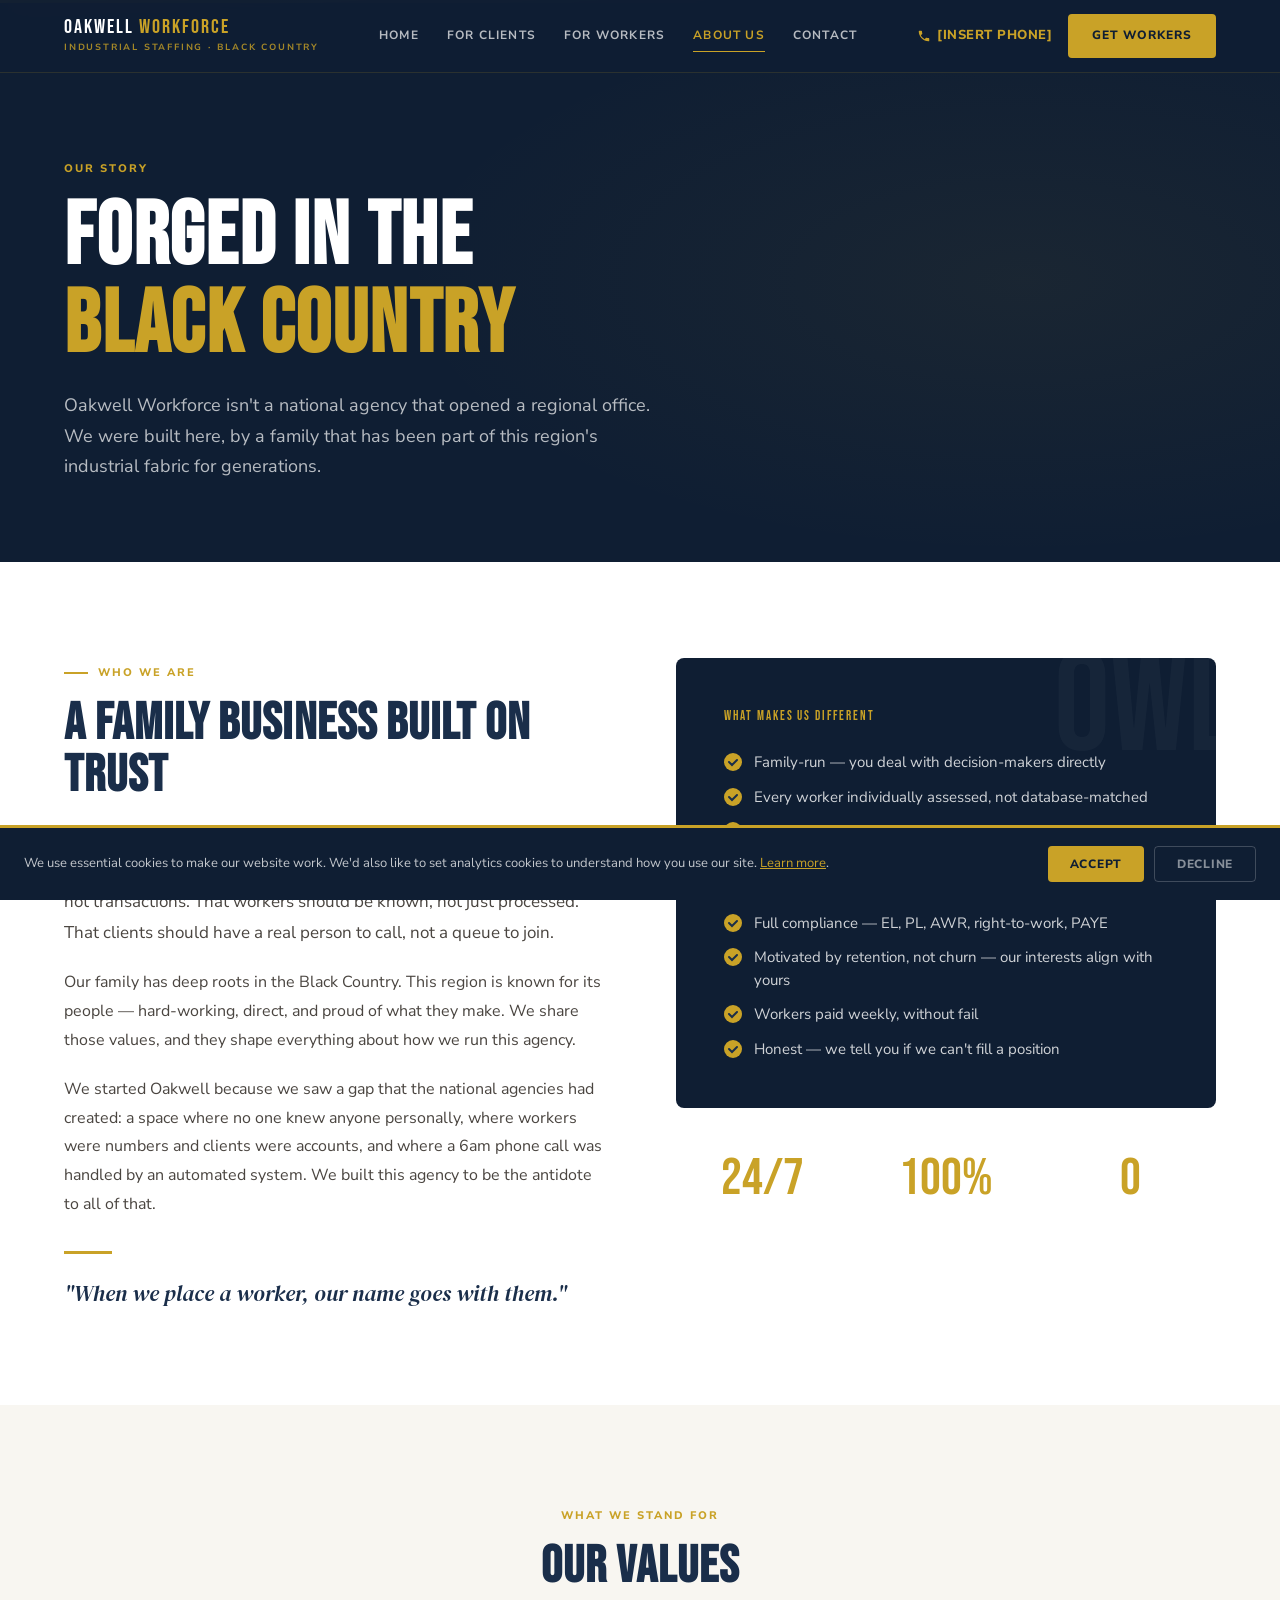
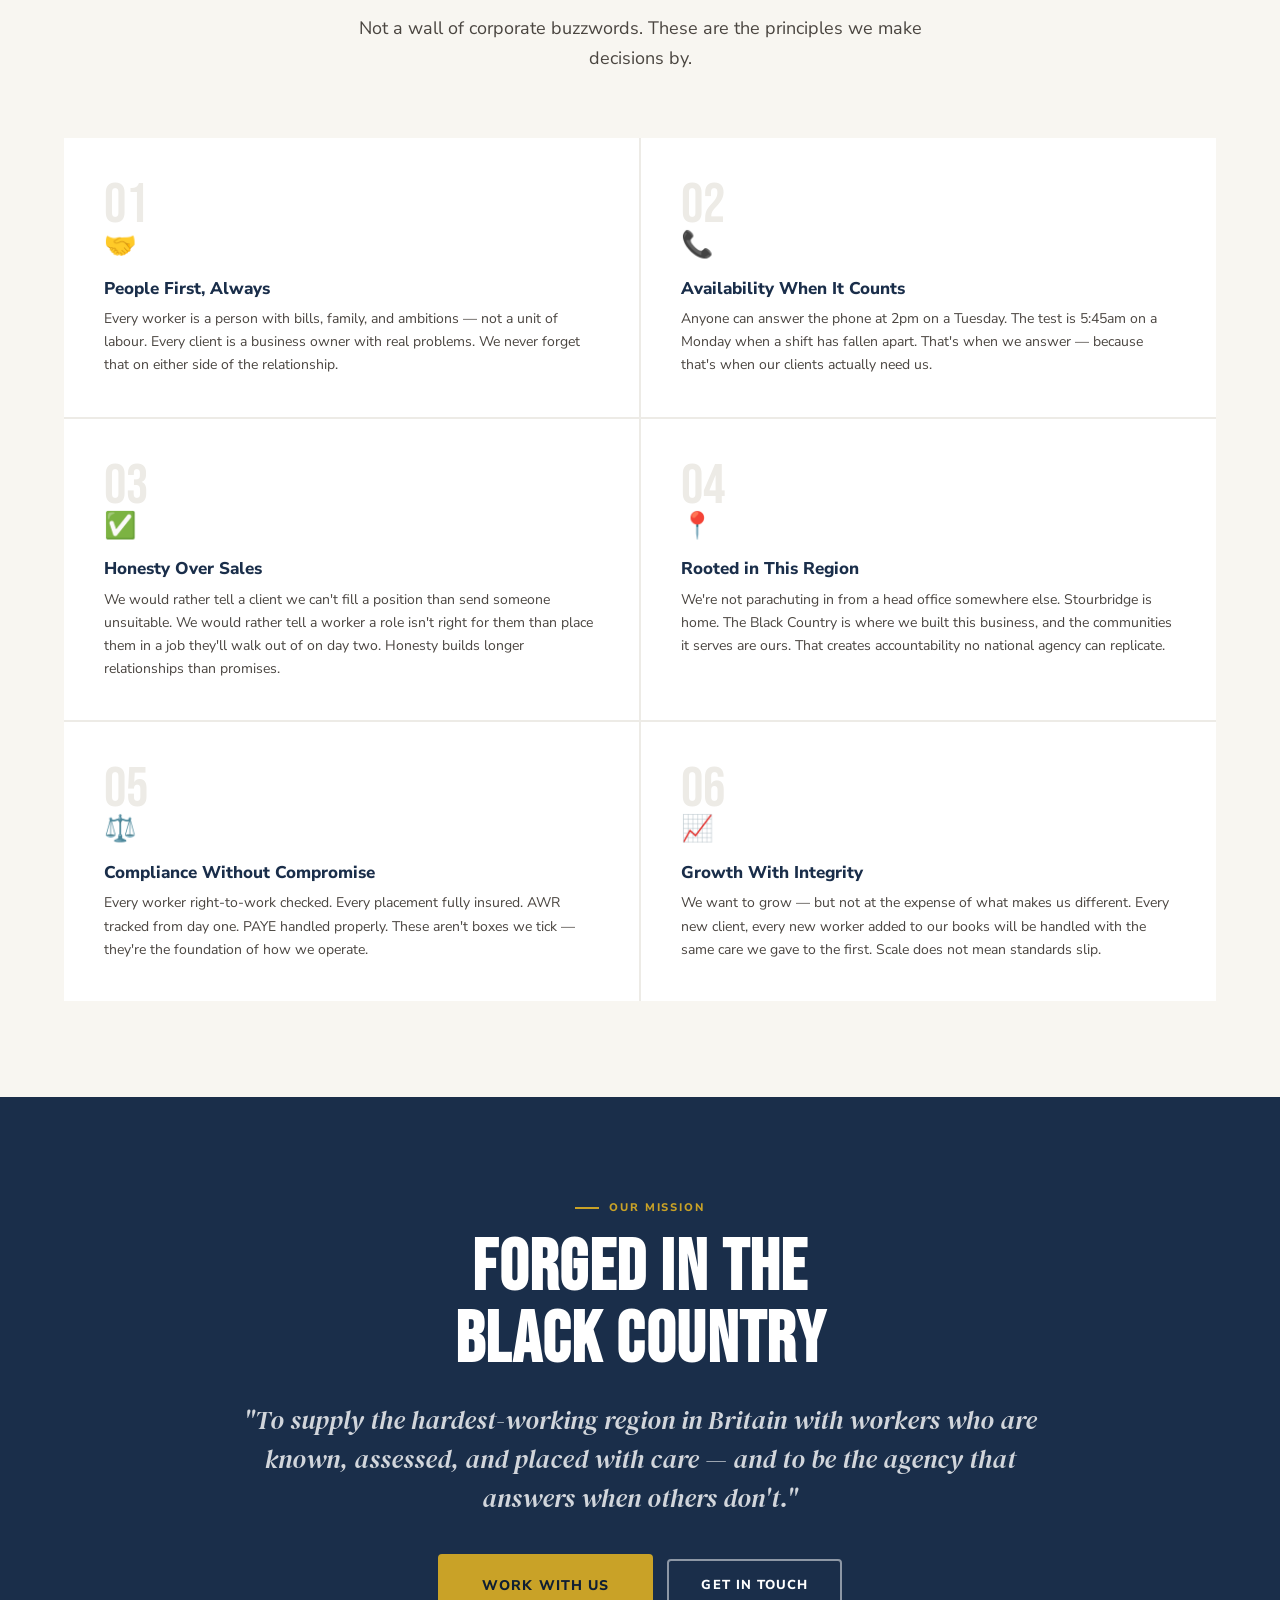
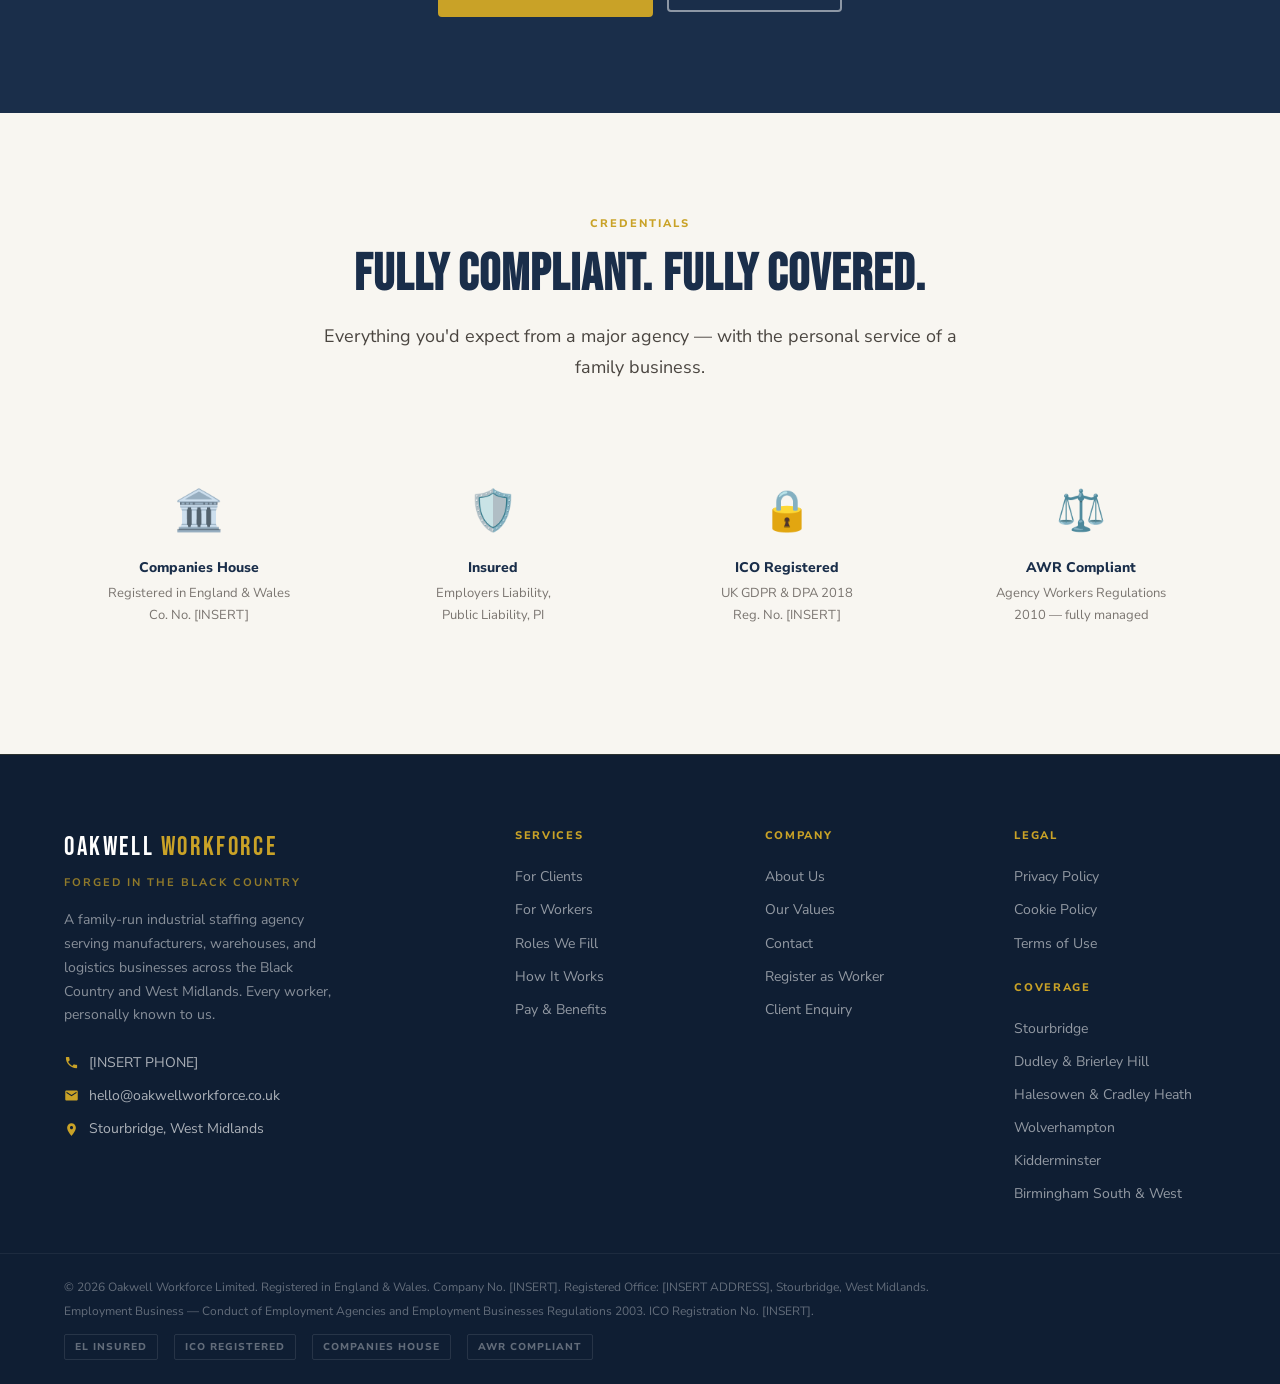
==== pages/about.html @ 93617c96 "Add files via upload" ====
<!DOCTYPE html>
<html lang="en">
<head>
  <meta charset="UTF-8"><meta name="viewport" content="width=device-width,initial-scale=1.0">
  <title>About Us | Oakwell Workforce Limited | Black Country Staffing Agency</title>
  <meta name="description" content="Oakwell Workforce — a family-run industrial staffing agency forged in the Black Country. Our story, our values, and why we do things differently.">
  <link rel="stylesheet" href="../css/style.css">
  <style>
    .values-grid { display:grid;grid-template-columns:repeat(2,1fr);gap:2px;background:var(--grey-light);margin-top:0; }
    .value-item { background:var(--white);padding:40px 36px;border-left:4px solid transparent;transition:var(--transition); }
    .value-item:hover { border-left-color:var(--gold);background:var(--gold-pale); }
    .v-num { font-family:'Bebas Neue',sans-serif;font-size:56px;color:var(--grey-light);line-height:1;margin-bottom:-10px;display:block;transition:color 0.25s; }
    .value-item:hover .v-num { color:rgba(201,162,39,0.2); }
    .v-icon { font-size:26px;margin-bottom:12px; }
    .v-h { font-size:17px;font-weight:800;color:var(--navy);margin-bottom:8px; }
    .v-b { font-size:14px;color:var(--text-mid);line-height:1.65; }
    .mission-stat { padding:28px;text-align:center;border:1px solid rgba(255,255,255,0.08);border-radius:var(--radius-lg);background:rgba(255,255,255,0.03); }
    .mission-stat-n { font-family:'Bebas Neue',sans-serif;font-size:52px;color:var(--gold);line-height:1; }
    .mission-stat-l { font-size:12px;color:rgba(255,255,255,0.5);font-weight:700;letter-spacing:0.08em;text-transform:uppercase;margin-top:6px; }
    @media(max-width:768px){ .values-grid{grid-template-columns:1fr;} }
  </style>
</head>
<body>
<div id="nav-placeholder"></div>

<div class="page-hero">
  <div class="page-hero-bg"></div>
  <div class="page-hero-line"></div>
  <div class="container page-hero-content">
    <div class="page-hero-label">Our Story</div>
    <h1 class="page-hero-title">FORGED IN THE<br><span>BLACK COUNTRY</span></h1>
    <p class="page-hero-sub">Oakwell Workforce isn't a national agency that opened a regional office. We were built here, by a family that has been part of this region's industrial fabric for generations.</p>
  </div>
</div>

<!-- OUR STORY -->
<section style="background:var(--white)">
  <div class="container">
    <div class="grid-2 reveal" style="gap:72px;align-items:start;">
      <div>
        <span class="section-label">Who We Are</span>
        <h2 class="section-title" style="margin-bottom:24px;">A FAMILY BUSINESS BUILT ON TRUST</h2>
        <p style="font-size:17px;color:var(--text-mid);line-height:1.8;margin-bottom:20px;">Oakwell Workforce Limited was founded in Stourbridge with one simple belief: that industrial staffing should be built on relationships, not transactions. That workers should be known, not just processed. That clients should have a real person to call, not a queue to join.</p>
        <p style="font-size:16px;color:var(--text-mid);line-height:1.8;margin-bottom:20px;">Our family has deep roots in the Black Country. This region is known for its people — hard-working, direct, and proud of what they make. We share those values, and they shape everything about how we run this agency.</p>
        <p style="font-size:16px;color:var(--text-mid);line-height:1.8;">We started Oakwell because we saw a gap that the national agencies had created: a space where no one knew anyone personally, where workers were numbers and clients were accounts, and where a 6am phone call was handled by an automated system. We built this agency to be the antidote to all of that.</p>
        <div class="gold-line" style="margin-top:32px;"></div>
        <p style="font-family:'DM Serif Display',serif;font-size:22px;color:var(--navy);line-height:1.4;font-style:italic;margin-top:8px;">"When we place a worker, our name goes with them."</p>
      </div>
      <div>
        <div style="background:var(--navy-dark);border-radius:var(--radius-lg);padding:48px;position:relative;overflow:hidden;">
          <div style="position:absolute;top:-20px;right:-20px;font-family:'Bebas Neue',sans-serif;font-size:140px;color:rgba(255,255,255,0.03);line-height:1;pointer-events:none;">OWL</div>
          <div style="position:relative;z-index:2;">
            <div style="font-family:'Bebas Neue',sans-serif;font-size:13px;letter-spacing:0.15em;color:var(--gold);margin-bottom:24px;">WHAT MAKES US DIFFERENT</div>
            <div class="check-list">
              <div class="check-item check-item--white">Family-run — you deal with decision-makers directly</div>
              <div class="check-item check-item--white">Every worker individually assessed, not database-matched</div>
              <div class="check-item check-item--white">Available around the clock — not office hours only</div>
              <div class="check-item check-item--white">Deep local knowledge of the Black Country industrial landscape</div>
              <div class="check-item check-item--white">Full compliance — EL, PL, AWR, right-to-work, PAYE</div>
              <div class="check-item check-item--white">Motivated by retention, not churn — our interests align with yours</div>
              <div class="check-item check-item--white">Workers paid weekly, without fail</div>
              <div class="check-item check-item--white">Honest — we tell you if we can't fill a position</div>
            </div>
          </div>
        </div>
        <div style="display:grid;grid-template-columns:repeat(3,1fr);gap:12px;margin-top:16px;">
          <div class="mission-stat"><div class="mission-stat-n">24/7</div><div class="mission-stat-l">Availability</div></div>
          <div class="mission-stat"><div class="mission-stat-n">100%</div><div class="mission-stat-l">Assessed</div></div>
          <div class="mission-stat"><div class="mission-stat-n">0</div><div class="mission-stat-l">Call Centres</div></div>
        </div>
      </div>
    </div>
  </div>
</section>

<!-- OUR VALUES -->
<section style="background:var(--off-white)">
  <div class="container">
    <div class="section-header section-header--center">
      <span class="section-label">What We Stand For</span>
      <h2 class="section-title">OUR VALUES</h2>
      <p class="section-subtitle">Not a wall of corporate buzzwords. These are the principles we make decisions by.</p>
    </div>
    <div class="values-grid reveal">
      <div class="value-item">
        <span class="v-num">01</span>
        <div class="v-icon">🤝</div>
        <h3 class="v-h">People First, Always</h3>
        <p class="v-b">Every worker is a person with bills, family, and ambitions — not a unit of labour. Every client is a business owner with real problems. We never forget that on either side of the relationship.</p>
      </div>
      <div class="value-item">
        <span class="v-num">02</span>
        <div class="v-icon">📞</div>
        <h3 class="v-h">Availability When It Counts</h3>
        <p class="v-b">Anyone can answer the phone at 2pm on a Tuesday. The test is 5:45am on a Monday when a shift has fallen apart. That's when we answer — because that's when our clients actually need us.</p>
      </div>
      <div class="value-item">
        <span class="v-num">03</span>
        <div class="v-icon">✅</div>
        <h3 class="v-h">Honesty Over Sales</h3>
        <p class="v-b">We would rather tell a client we can't fill a position than send someone unsuitable. We would rather tell a worker a role isn't right for them than place them in a job they'll walk out of on day two. Honesty builds longer relationships than promises.</p>
      </div>
      <div class="value-item">
        <span class="v-num">04</span>
        <div class="v-icon">📍</div>
        <h3 class="v-h">Rooted in This Region</h3>
        <p class="v-b">We're not parachuting in from a head office somewhere else. Stourbridge is home. The Black Country is where we built this business, and the communities it serves are ours. That creates accountability no national agency can replicate.</p>
      </div>
      <div class="value-item">
        <span class="v-num">05</span>
        <div class="v-icon">⚖️</div>
        <h3 class="v-h">Compliance Without Compromise</h3>
        <p class="v-b">Every worker right-to-work checked. Every placement fully insured. AWR tracked from day one. PAYE handled properly. These aren't boxes we tick — they're the foundation of how we operate.</p>
      </div>
      <div class="value-item">
        <span class="v-num">06</span>
        <div class="v-icon">📈</div>
        <h3 class="v-h">Growth With Integrity</h3>
        <p class="v-b">We want to grow — but not at the expense of what makes us different. Every new client, every new worker added to our books will be handled with the same care we gave to the first. Scale does not mean standards slip.</p>
      </div>
    </div>
  </div>
</section>

<!-- MISSION -->
<section style="background:var(--navy);text-align:center;">
  <div class="container--narrow">
    <span class="section-label">Our Mission</span>
    <h2 class="section-title section-title--white reveal" style="font-size:clamp(40px,6vw,72px);margin-bottom:24px;">FORGED IN THE<br>BLACK COUNTRY</h2>
    <p style="font-family:'DM Serif Display',serif;font-size:clamp(18px,2.5vw,26px);color:rgba(255,255,255,0.8);line-height:1.5;font-style:italic;margin-bottom:36px;" class="reveal">"To supply the hardest-working region in Britain with workers who are known, assessed, and placed with care — and to be the agency that answers when others don't."</p>
    <div class="btn-group flex-center reveal">
      <a href="clients.html" class="btn btn--gold btn--lg">Work With Us</a>
      <a href="contact.html" class="btn btn--outline-white">Get in Touch</a>
    </div>
  </div>
</section>

<!-- COMPLIANCE CREDENTIALS -->
<section style="background:var(--off-white)">
  <div class="container">
    <div class="section-header section-header--center">
      <span class="section-label">Credentials</span>
      <h2 class="section-title">FULLY COMPLIANT. FULLY COVERED.</h2>
      <p class="section-subtitle">Everything you'd expect from a major agency — with the personal service of a family business.</p>
    </div>
    <div class="grid-4 reveal">
      <div style="text-align:center;padding:32px 16px;">
        <div style="font-size:40px;margin-bottom:12px;">🏛️</div>
        <div style="font-size:14px;font-weight:800;color:var(--navy);margin-bottom:4px;">Companies House</div>
        <div style="font-size:13px;color:var(--text-light);">Registered in England &amp; Wales<br>Co. No. [INSERT]</div>
      </div>
      <div style="text-align:center;padding:32px 16px;">
        <div style="font-size:40px;margin-bottom:12px;">🛡️</div>
        <div style="font-size:14px;font-weight:800;color:var(--navy);margin-bottom:4px;">Insured</div>
        <div style="font-size:13px;color:var(--text-light);">Employers Liability,<br>Public Liability, PI</div>
      </div>
      <div style="text-align:center;padding:32px 16px;">
        <div style="font-size:40px;margin-bottom:12px;">🔒</div>
        <div style="font-size:14px;font-weight:800;color:var(--navy);margin-bottom:4px;">ICO Registered</div>
        <div style="font-size:13px;color:var(--text-light);">UK GDPR &amp; DPA 2018<br>Reg. No. [INSERT]</div>
      </div>
      <div style="text-align:center;padding:32px 16px;">
        <div style="font-size:40px;margin-bottom:12px;">⚖️</div>
        <div style="font-size:14px;font-weight:800;color:var(--navy);margin-bottom:4px;">AWR Compliant</div>
        <div style="font-size:13px;color:var(--text-light);">Agency Workers Regulations<br>2010 — fully managed</div>
      </div>
    </div>
  </div>
</section>

<div id="footer-placeholder"></div>
<script src="../js/components.js"></script>
<script src="../js/main.js"></script>
</body>
</html>
---- css/style.css ----
/* ═══════════════════════════════════════════════════════════════
   OAKWELL WORKFORCE LIMITED — MAIN STYLESHEET
   Theme: Forged in the Black Country — Dark, Industrial, Premium
   ═══════════════════════════════════════════════════════════════ */

@import url('https://fonts.googleapis.com/css2?family=Bebas+Neue&family=Nunito+Sans:ital,wght@0,300;0,400;0,600;0,700;0,800;1,400&family=DM+Serif+Display:ital@0;1&display=swap');

/* ── VARIABLES ─────────────────────────────────────────────────── */
:root {
  --navy:        #1A2E4A;
  --navy-dark:   #0F1E33;
  --navy-mid:    #243B5C;
  --navy-light:  #2E4E78;
  --gold:        #C9A227;
  --gold-light:  #E4C060;
  --gold-pale:   #FDF6DC;
  --gold-dim:    rgba(201,162,39,0.15);
  --white:       #FFFFFF;
  --off-white:   #F8F6F1;
  --grey-light:  #EDEBE6;
  --grey:        #9A9590;
  --grey-dark:   #6B6760;
  --text:        #1A1A1A;
  --text-mid:    #4A4540;
  --text-light:  #7A7570;
  --red:         #B91C1C;
  --green:       #166534;
  --green-bg:    #DCFCE7;
  --shadow-sm:   0 2px 8px rgba(26,46,74,0.08);
  --shadow:      0 4px 24px rgba(26,46,74,0.12);
  --shadow-lg:   0 12px 48px rgba(26,46,74,0.20);
  --shadow-xl:   0 24px 80px rgba(26,46,74,0.28);
  --radius:      4px;
  --radius-lg:   8px;
  --transition:  all 0.25s ease;
}

/* ── RESET ──────────────────────────────────────────────────────── */
*, *::before, *::after { box-sizing: border-box; margin: 0; padding: 0; }
html { scroll-behavior: smooth; font-size: 16px; }
body {
  font-family: 'Nunito Sans', sans-serif;
  color: var(--text); background: var(--white);
  overflow-x: hidden; line-height: 1.65;
  -webkit-font-smoothing: antialiased;
}
img { max-width: 100%; display: block; }
a { color: inherit; text-decoration: none; }
ul { list-style: none; }
input, textarea, select, button { font-family: inherit; }

/* ── TYPOGRAPHY ─────────────────────────────────────────────────── */
.display   { font-family: 'Bebas Neue', sans-serif; letter-spacing: 0.02em; line-height: 1; }
.serif     { font-family: 'DM Serif Display', serif; }
h1,h2,h3,h4 { line-height: 1.2; }

/* ── LAYOUT ─────────────────────────────────────────────────────── */
.container        { max-width: 1200px; margin: 0 auto; padding: 0 24px; }
.container--narrow{ max-width: 860px;  margin: 0 auto; padding: 0 24px; }
.container--wide  { max-width: 1400px; margin: 0 auto; padding: 0 24px; }
section           { padding: 96px 0; }

.grid-2  { display: grid; grid-template-columns: 1fr 1fr; gap: 48px; align-items: start; }
.grid-3  { display: grid; grid-template-columns: repeat(3,1fr); gap: 32px; }
.grid-4  { display: grid; grid-template-columns: repeat(4,1fr); gap: 24px; }
.grid-2-3{ display: grid; grid-template-columns: 2fr 3fr; gap: 64px; align-items: start; }
.grid-3-2{ display: grid; grid-template-columns: 3fr 2fr; gap: 64px; align-items: start; }

.text-center { text-align: center; }
.flex-center  { display:flex; align-items:center; justify-content:center; }
.flex-between { display:flex; align-items:center; justify-content:space-between; }

/* ── SECTION HEADERS ────────────────────────────────────────────── */
.section-label {
  display: inline-block;
  font-size: 11px; font-weight: 800; letter-spacing: 0.18em;
  text-transform: uppercase; color: var(--gold);
  margin-bottom: 16px;
}
.section-label::before {
  content: ''; display: inline-block; width: 24px; height: 2px;
  background: var(--gold); margin-right: 10px; vertical-align: middle;
}
.section-title {
  font-size: clamp(32px, 5vw, 52px);
  font-family: 'Bebas Neue', sans-serif;
  letter-spacing: 0.02em; line-height: 1;
  color: var(--navy); margin-bottom: 20px;
}
.section-title--white { color: var(--white); }
.section-subtitle {
  font-size: 18px; color: var(--text-mid);
  line-height: 1.7; max-width: 640px;
}
.section-subtitle--white { color: rgba(255,255,255,0.75); }
.section-header { margin-bottom: 64px; }
.section-header--center { text-align: center; }
.section-header--center .section-subtitle { margin: 0 auto; }
.section-header--center .section-label::before { display: none; }

/* ── BUTTONS ────────────────────────────────────────────────────── */
.btn {
  display: inline-flex; align-items: center; gap: 10px;
  padding: 14px 32px; font-weight: 800; font-size: 13px;
  letter-spacing: 0.08em; text-transform: uppercase;
  cursor: pointer; border: 2px solid transparent;
  transition: var(--transition); border-radius: var(--radius);
  white-space: nowrap; text-decoration: none;
}
.btn--gold    { background: var(--gold); color: var(--navy-dark); border-color: var(--gold); }
.btn--gold:hover { background: var(--gold-light); border-color: var(--gold-light); transform: translateY(-2px); box-shadow: 0 8px 24px rgba(201,162,39,0.35); }
.btn--navy    { background: var(--navy); color: var(--white); border-color: var(--navy); }
.btn--navy:hover { background: var(--navy-mid); border-color: var(--navy-mid); transform: translateY(-2px); box-shadow: var(--shadow); }
.btn--white   { background: var(--white); color: var(--navy); border-color: var(--white); }
.btn--white:hover { background: var(--off-white); transform: translateY(-2px); }
.btn--outline-gold { background: transparent; color: var(--gold); border-color: var(--gold); }
.btn--outline-gold:hover { background: var(--gold); color: var(--navy-dark); transform: translateY(-2px); }
.btn--outline-white { background: transparent; color: var(--white); border-color: rgba(255,255,255,0.5); }
.btn--outline-white:hover { border-color: var(--white); background: rgba(255,255,255,0.08); }
.btn--lg { padding: 18px 42px; font-size: 14px; }
.btn--sm { padding: 10px 22px; font-size: 12px; }
.btn-group { display: flex; gap: 14px; flex-wrap: wrap; }

/* ── COOKIE BANNER ──────────────────────────────────────────────── */
#cookie-banner {
  position: fixed; bottom: 0; left: 0; right: 0; z-index: 9999;
  background: var(--navy-dark); border-top: 3px solid var(--gold);
  padding: 18px 24px; display: flex; align-items: center;
  justify-content: space-between; gap: 16px; flex-wrap: wrap;
  transform: translateY(100%); transition: transform 0.4s ease;
}
#cookie-banner.visible { transform: translateY(0); }
#cookie-banner p { font-size: 13px; color: rgba(255,255,255,0.75); flex: 1; min-width: 260px; }
#cookie-banner a { color: var(--gold); text-decoration: underline; }
.cookie-btns { display: flex; gap: 10px; }
.cookie-btns button {
  padding: 9px 22px; font-size: 12px; font-weight: 800;
  border: none; cursor: pointer; border-radius: var(--radius);
  text-transform: uppercase; letter-spacing: 0.06em;
  transition: var(--transition);
}
#accept-cookies  { background: var(--gold); color: var(--navy-dark); }
#decline-cookies { background: transparent; color: rgba(255,255,255,0.5); border: 1px solid rgba(255,255,255,0.2); }
#accept-cookies:hover  { background: var(--gold-light); }
#decline-cookies:hover { color: var(--white); border-color: rgba(255,255,255,0.5); }

/* ── NAVIGATION ─────────────────────────────────────────────────── */
#main-nav {
  position: fixed; top: 0; left: 0; right: 0; z-index: 1000;
  background: rgba(15,30,51,0.96);
  backdrop-filter: blur(16px); -webkit-backdrop-filter: blur(16px);
  border-bottom: 1px solid rgba(201,162,39,0.15);
  transition: var(--transition);
}
#main-nav.scrolled { box-shadow: var(--shadow-xl); }
.nav-inner {
  display: flex; align-items: center; justify-content: space-between;
  height: 72px; max-width: 1200px; margin: 0 auto; padding: 0 24px;
  gap: 32px;
}
.nav-logo { display: flex; flex-direction: column; flex-shrink: 0; }
.nav-logo-name {
  font-family: 'Bebas Neue', sans-serif; font-size: 20px;
  color: var(--white); letter-spacing: 0.1em; line-height: 1;
}
.nav-logo-name span { color: var(--gold); }
.nav-logo-sub {
  font-size: 9px; color: rgba(201,162,39,0.8);
  letter-spacing: 0.2em; text-transform: uppercase;
  font-weight: 700; margin-top: 3px;
}
.nav-links {
  display: flex; align-items: center; gap: 28px; flex: 1;
  justify-content: center;
}
.nav-links a {
  color: rgba(255,255,255,0.7); font-size: 12px; font-weight: 700;
  letter-spacing: 0.1em; text-transform: uppercase;
  transition: color 0.2s; padding: 4px 0; position: relative;
}
.nav-links a::after {
  content: ''; position: absolute; bottom: -2px; left: 0; right: 0;
  height: 1px; background: var(--gold);
  transform: scaleX(0); transition: transform 0.2s;
}
.nav-links a:hover { color: var(--gold); }
.nav-links a:hover::after { transform: scaleX(1); }
.nav-links a.active { color: var(--gold); }
.nav-links a.active::after { transform: scaleX(1); }
.nav-right { display: flex; align-items: center; gap: 16px; flex-shrink: 0; }
.nav-tel {
  display: flex; align-items: center; gap: 6px;
  color: var(--gold); font-size: 13px; font-weight: 800;
  letter-spacing: 0.04em;
}
.nav-tel svg { width: 14px; height: 14px; fill: var(--gold); flex-shrink: 0; }
.hamburger {
  display: none; background: none; border: none;
  cursor: pointer; padding: 4px; flex-direction: column; gap: 5px;
}
.hamburger span {
  display: block; width: 22px; height: 2px;
  background: var(--white); transition: var(--transition);
}
.hamburger.open span:nth-child(1) { transform: rotate(45deg) translate(5px,5px); }
.hamburger.open span:nth-child(2) { opacity: 0; }
.hamburger.open span:nth-child(3) { transform: rotate(-45deg) translate(5px,-5px); }
.mobile-menu {
  display: none; background: var(--navy-dark);
  border-top: 1px solid rgba(201,162,39,0.15);
  padding: 16px 24px 24px;
}
.mobile-menu.open { display: block; }
.mobile-menu a {
  display: block; color: rgba(255,255,255,0.75); padding: 12px 0;
  font-size: 14px; font-weight: 700; letter-spacing: 0.06em;
  text-transform: uppercase; border-bottom: 1px solid rgba(255,255,255,0.06);
  transition: color 0.2s;
}
.mobile-menu a:hover { color: var(--gold); }
.mobile-menu .mobile-ctas { display: flex; gap: 12px; margin-top: 20px; flex-wrap: wrap; }
.mobile-menu .mobile-ctas .btn { flex: 1; min-width: 140px; justify-content: center; }
.mobile-tel { display: flex; align-items: center; gap: 8px; color: var(--gold); font-weight: 800; font-size: 16px; padding: 16px 0 8px; }

/* ── PAGE HERO (inner pages) ────────────────────────────────────── */
.page-hero {
  background: var(--navy-dark); padding: 160px 0 80px;
  position: relative; overflow: hidden;
}
.page-hero-bg {
  position: absolute; inset: 0;
  background: radial-gradient(ellipse 70% 70% at 80% 50%, rgba(201,162,39,0.06) 0%, transparent 70%);
}
.page-hero-line {
  position: absolute; top: 0; left: 0; right: 0; height: 3px;
  background: linear-gradient(90deg, var(--gold) 0%, transparent 60%);
}
.page-hero-content { position: relative; z-index: 2; }
.page-hero-label {
  font-size: 11px; font-weight: 800; letter-spacing: 0.18em;
  text-transform: uppercase; color: var(--gold); margin-bottom: 16px;
}
.page-hero-title {
  font-family: 'Bebas Neue', sans-serif;
  font-size: clamp(48px, 8vw, 88px); color: var(--white);
  line-height: 1; letter-spacing: 0.02em; margin-bottom: 20px;
}
.page-hero-title span { color: var(--gold); }
.page-hero-sub {
  font-size: 18px; color: rgba(255,255,255,0.7);
  max-width: 600px; line-height: 1.7;
}

/* ── CARDS ──────────────────────────────────────────────────────── */
.card {
  background: var(--white); border: 1px solid var(--grey-light);
  border-radius: var(--radius-lg); padding: 36px;
  transition: var(--transition); position: relative;
}
.card:hover { box-shadow: var(--shadow-lg); transform: translateY(-4px); border-color: transparent; }
.card--navy { background: var(--navy); border-color: transparent; color: var(--white); }
.card--navy:hover { background: var(--navy-mid); }
.card--dark { background: rgba(255,255,255,0.04); border-color: rgba(255,255,255,0.08); }
.card--dark:hover { background: rgba(255,255,255,0.07); border-color: rgba(201,162,39,0.3); }
.card-icon {
  width: 52px; height: 52px; border-radius: var(--radius);
  background: var(--gold-dim); display: flex; align-items: center;
  justify-content: center; margin-bottom: 20px; font-size: 24px;
}
.card-icon--navy { background: rgba(255,255,255,0.08); }
.card-title { font-size: 19px; font-weight: 800; margin-bottom: 10px; color: var(--navy); }
.card-title--white { color: var(--white); }
.card-body { font-size: 15px; color: var(--text-mid); line-height: 1.65; }
.card-body--white { color: rgba(255,255,255,0.7); }

/* ── FORMS ──────────────────────────────────────────────────────── */
.form-grid { display: grid; grid-template-columns: 1fr 1fr; gap: 20px; }
.form-group { display: flex; flex-direction: column; gap: 6px; }
.form-group--full { grid-column: 1 / -1; }
.form-label {
  font-size: 12px; font-weight: 800; letter-spacing: 0.1em;
  text-transform: uppercase; color: var(--navy);
}
.form-label--white { color: rgba(255,255,255,0.8); }
.form-input, .form-select, .form-textarea {
  padding: 13px 16px; border: 1.5px solid var(--grey-light);
  border-radius: var(--radius); font-size: 15px; color: var(--text);
  background: var(--white); transition: var(--transition);
  outline: none; width: 100%;
}
.form-input:focus, .form-select:focus, .form-textarea:focus {
  border-color: var(--gold); box-shadow: 0 0 0 3px rgba(201,162,39,0.12);
}
.form-input--dark, .form-select--dark, .form-textarea--dark {
  background: rgba(255,255,255,0.06); border-color: rgba(255,255,255,0.12);
  color: var(--white);
}
.form-input--dark::placeholder,
.form-textarea--dark::placeholder { color: rgba(255,255,255,0.35); }
.form-input--dark:focus, .form-textarea--dark:focus {
  border-color: var(--gold); background: rgba(255,255,255,0.08);
}
.form-textarea { resize: vertical; min-height: 120px; }
.form-select--dark option { background: var(--navy-dark); color: var(--white); }
.form-note { font-size: 12px; color: var(--grey-dark); margin-top: 6px; }
.form-note--white { color: rgba(255,255,255,0.45); }
.form-success {
  display: none; background: var(--green-bg);
  border: 1px solid var(--green); border-radius: var(--radius-lg);
  padding: 20px 24px; text-align: center; margin-top: 20px;
}
.form-success p { color: var(--green); font-weight: 700; }

/* ── TRUST BADGES ───────────────────────────────────────────────── */
.trust-bar {
  background: var(--navy-dark); border-top: 1px solid rgba(201,162,39,0.15);
  border-bottom: 1px solid rgba(201,162,39,0.15); padding: 20px 0;
}
.trust-bar-inner {
  display: flex; align-items: center; justify-content: center;
  gap: 40px; flex-wrap: wrap;
}
.trust-item {
  display: flex; align-items: center; gap: 10px;
  color: rgba(255,255,255,0.6); font-size: 13px; font-weight: 600;
  letter-spacing: 0.04em;
}
.trust-item-icon { font-size: 18px; }
.trust-divider {
  width: 1px; height: 24px; background: rgba(255,255,255,0.1);
}

/* ── STATS ──────────────────────────────────────────────────────── */
.stat-block { text-align: center; padding: 32px 16px; }
.stat-number {
  font-family: 'Bebas Neue', sans-serif; font-size: 64px;
  color: var(--gold); letter-spacing: 0.02em; line-height: 1;
}
.stat-label {
  font-size: 13px; font-weight: 700; letter-spacing: 0.1em;
  text-transform: uppercase; color: rgba(255,255,255,0.55);
  margin-top: 8px;
}

/* ── PROCESS STEPS ──────────────────────────────────────────────── */
.step { display: flex; gap: 24px; align-items: flex-start; margin-bottom: 40px; }
.step:last-child { margin-bottom: 0; }
.step-num {
  width: 44px; height: 44px; border-radius: 50%;
  background: var(--gold); color: var(--navy-dark);
  font-family: 'Bebas Neue', sans-serif; font-size: 22px;
  display: flex; align-items: center; justify-content: center;
  flex-shrink: 0; box-shadow: 0 4px 16px rgba(201,162,39,0.4);
}
.step-num--outline {
  background: transparent; border: 2px solid var(--gold);
  color: var(--gold); box-shadow: none;
}
.step-content h4 { font-size: 17px; font-weight: 800; margin-bottom: 6px; color: var(--navy); }
.step-content h4--white { color: var(--white); }
.step-content p { font-size: 15px; color: var(--text-mid); line-height: 1.6; }

/* ── ROLE TAGS ──────────────────────────────────────────────────── */
.role-grid { display: flex; flex-wrap: wrap; gap: 10px; }
.role-tag {
  display: inline-flex; align-items: center; gap: 6px;
  padding: 8px 16px; background: var(--grey-light);
  border-radius: 2px; font-size: 13px; font-weight: 700;
  color: var(--navy); letter-spacing: 0.04em;
  border-left: 3px solid var(--gold); transition: var(--transition);
}
.role-tag:hover { background: var(--gold-pale); }
.role-tag--dark {
  background: rgba(255,255,255,0.06); color: rgba(255,255,255,0.85);
  border-left-color: var(--gold);
}
.role-tag--dark:hover { background: rgba(201,162,39,0.12); }

/* ── DIVIDERS ───────────────────────────────────────────────────── */
.gold-line { width: 48px; height: 3px; background: var(--gold); margin: 24px 0; }
.gold-line--center { margin: 24px auto; }

/* ── QUOTE / CALLOUT ────────────────────────────────────────────── */
.callout {
  border-left: 4px solid var(--gold); padding: 20px 24px;
  background: var(--gold-pale); border-radius: 0 var(--radius-lg) var(--radius-lg) 0;
  margin: 32px 0;
}
.callout p { font-size: 16px; color: var(--text-mid); line-height: 1.7; }
.callout--dark {
  background: rgba(201,162,39,0.08); border-left-color: var(--gold);
}
.callout--dark p { color: rgba(255,255,255,0.75); }

/* ── CHECKLIST ──────────────────────────────────────────────────── */
.check-list { display: flex; flex-direction: column; gap: 12px; }
.check-item {
  display: flex; align-items: flex-start; gap: 12px;
  font-size: 15px; color: var(--text-mid); line-height: 1.5;
}
.check-item::before {
  content: ''; width: 18px; height: 18px; border-radius: 50%;
  background: var(--gold); flex-shrink: 0; margin-top: 2px;
  display: flex; align-items: center; justify-content: center;
  background-image: url("data:image/svg+xml,%3Csvg xmlns='http://www.w3.org/2000/svg' viewBox='0 0 12 12'%3E%3Cpath d='M2 6l3 3 5-5' stroke='%231A2E4A' stroke-width='2' fill='none' stroke-linecap='round'/%3E%3C/svg%3E");
  background-size: 12px; background-repeat: no-repeat; background-position: center;
}
.check-item--white { color: rgba(255,255,255,0.8); }

/* ── FOOTER ─────────────────────────────────────────────────────── */
#main-footer {
  background: var(--navy-dark);
  border-top: 1px solid rgba(201,162,39,0.15);
}
.footer-main { padding: 72px 0 48px; }
.footer-grid {
  display: grid; grid-template-columns: 2fr 1fr 1fr 1fr; gap: 48px;
}
.footer-brand-name {
  font-family: 'Bebas Neue', sans-serif; font-size: 26px;
  color: var(--white); letter-spacing: 0.1em; margin-bottom: 4px;
}
.footer-brand-name span { color: var(--gold); }
.footer-brand-tagline {
  font-size: 11px; color: rgba(201,162,39,0.7);
  letter-spacing: 0.18em; text-transform: uppercase; font-weight: 700;
  margin-bottom: 16px;
}
.footer-desc {
  font-size: 14px; color: rgba(255,255,255,0.5);
  line-height: 1.7; margin-bottom: 24px; max-width: 280px;
}
.footer-contact-item {
  display: flex; align-items: center; gap: 10px;
  color: rgba(255,255,255,0.65); font-size: 14px; margin-bottom: 10px;
}
.footer-contact-item svg { width: 15px; height: 15px; fill: var(--gold); flex-shrink: 0; }
.footer-col-title {
  font-size: 11px; font-weight: 800; letter-spacing: 0.15em;
  text-transform: uppercase; color: var(--gold); margin-bottom: 20px;
}
.footer-links { display: flex; flex-direction: column; gap: 10px; }
.footer-links a {
  font-size: 14px; color: rgba(255,255,255,0.55);
  transition: color 0.2s;
}
.footer-links a:hover { color: var(--gold); }
.footer-bottom {
  border-top: 1px solid rgba(255,255,255,0.06);
  padding: 24px 0;
}
.footer-bottom-inner {
  display: flex; align-items: center; justify-content: space-between;
  flex-wrap: wrap; gap: 12px;
}
.footer-legal { font-size: 12px; color: rgba(255,255,255,0.35); }
.footer-legal a { color: rgba(255,255,255,0.5); transition: color 0.2s; }
.footer-legal a:hover { color: var(--gold); }
.footer-legal-links { display: flex; gap: 20px; }
.footer-credentials {
  display: flex; gap: 16px; flex-wrap: wrap;
}
.footer-cred-badge {
  font-size: 10px; font-weight: 800; letter-spacing: 0.1em;
  text-transform: uppercase; color: rgba(255,255,255,0.35);
  border: 1px solid rgba(255,255,255,0.1); padding: 4px 10px;
  border-radius: 2px;
}

/* ── ANIMATIONS ─────────────────────────────────────────────────── */
@keyframes fadeUp {
  from { opacity: 0; transform: translateY(32px); }
  to   { opacity: 1; transform: translateY(0); }
}
@keyframes fadeIn {
  from { opacity: 0; }
  to   { opacity: 1; }
}
@keyframes slideInLeft {
  from { opacity: 0; transform: translateX(-24px); }
  to   { opacity: 1; transform: translateX(0); }
}
.animate-fade-up   { animation: fadeUp 0.7s ease forwards; }
.animate-fade-in   { animation: fadeIn 0.6s ease forwards; }
.delay-1 { animation-delay: 0.1s; }
.delay-2 { animation-delay: 0.2s; }
.delay-3 { animation-delay: 0.3s; }
.delay-4 { animation-delay: 0.4s; }
.delay-5 { animation-delay: 0.5s; }

.reveal { opacity: 0; transform: translateY(24px); transition: opacity 0.7s ease, transform 0.7s ease; }
.reveal.visible { opacity: 1; transform: translateY(0); }

/* ── NOTIFICATION / ALERT ───────────────────────────────────────── */
.alert {
  padding: 14px 20px; border-radius: var(--radius);
  font-size: 14px; font-weight: 600; margin-top: 16px; display: none;
}
.alert--success { background: var(--green-bg); color: var(--green); border: 1px solid var(--green); }
.alert--error   { background: #FEE2E2; color: var(--red); border: 1px solid var(--red); }
.alert.show { display: block; }

/* ── RESPONSIVE ─────────────────────────────────────────────────── */
@media (max-width: 1024px) {
  .grid-4 { grid-template-columns: repeat(2,1fr); }
  .footer-grid { grid-template-columns: 1fr 1fr; gap: 40px; }
}

@media (max-width: 768px) {
  section { padding: 64px 0; }
  .nav-links { display: none; }
  .nav-right .btn { display: none; }
  .nav-right .nav-tel { display: none; }
  .hamburger { display: flex; }
  .grid-2, .grid-3, .grid-2-3, .grid-3-2 { grid-template-columns: 1fr; gap: 32px; }
  .form-grid { grid-template-columns: 1fr; }
  .footer-grid { grid-template-columns: 1fr; gap: 32px; }
  .footer-bottom-inner { flex-direction: column; align-items: flex-start; }
  .trust-bar-inner { gap: 20px; }
  .trust-divider { display: none; }
  .section-title { font-size: clamp(28px, 8vw, 40px); }
  .page-hero { padding: 130px 0 60px; }
}

@media (max-width: 480px) {
  .container { padding: 0 16px; }
  .btn--lg { padding: 14px 28px; font-size: 13px; }
  .btn-group { flex-direction: column; }
  .btn-group .btn { width: 100%; justify-content: center; }
}
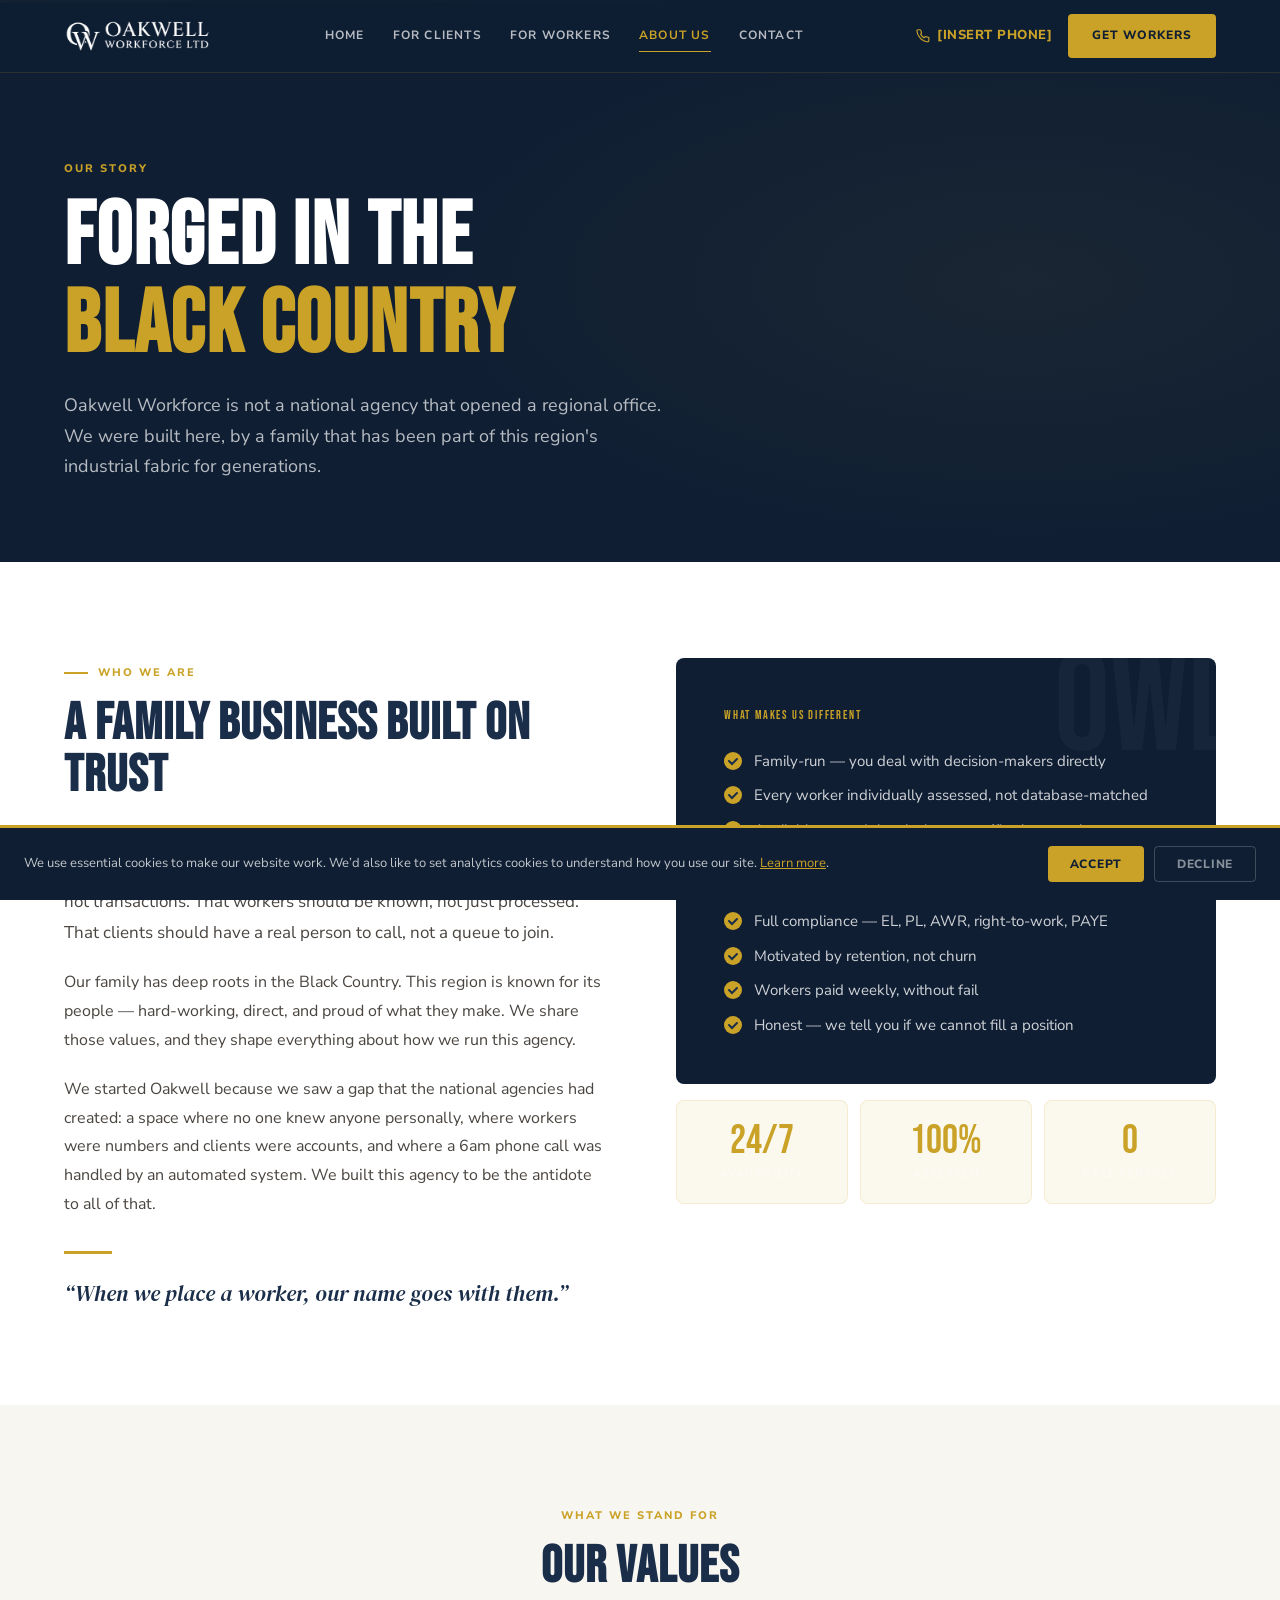
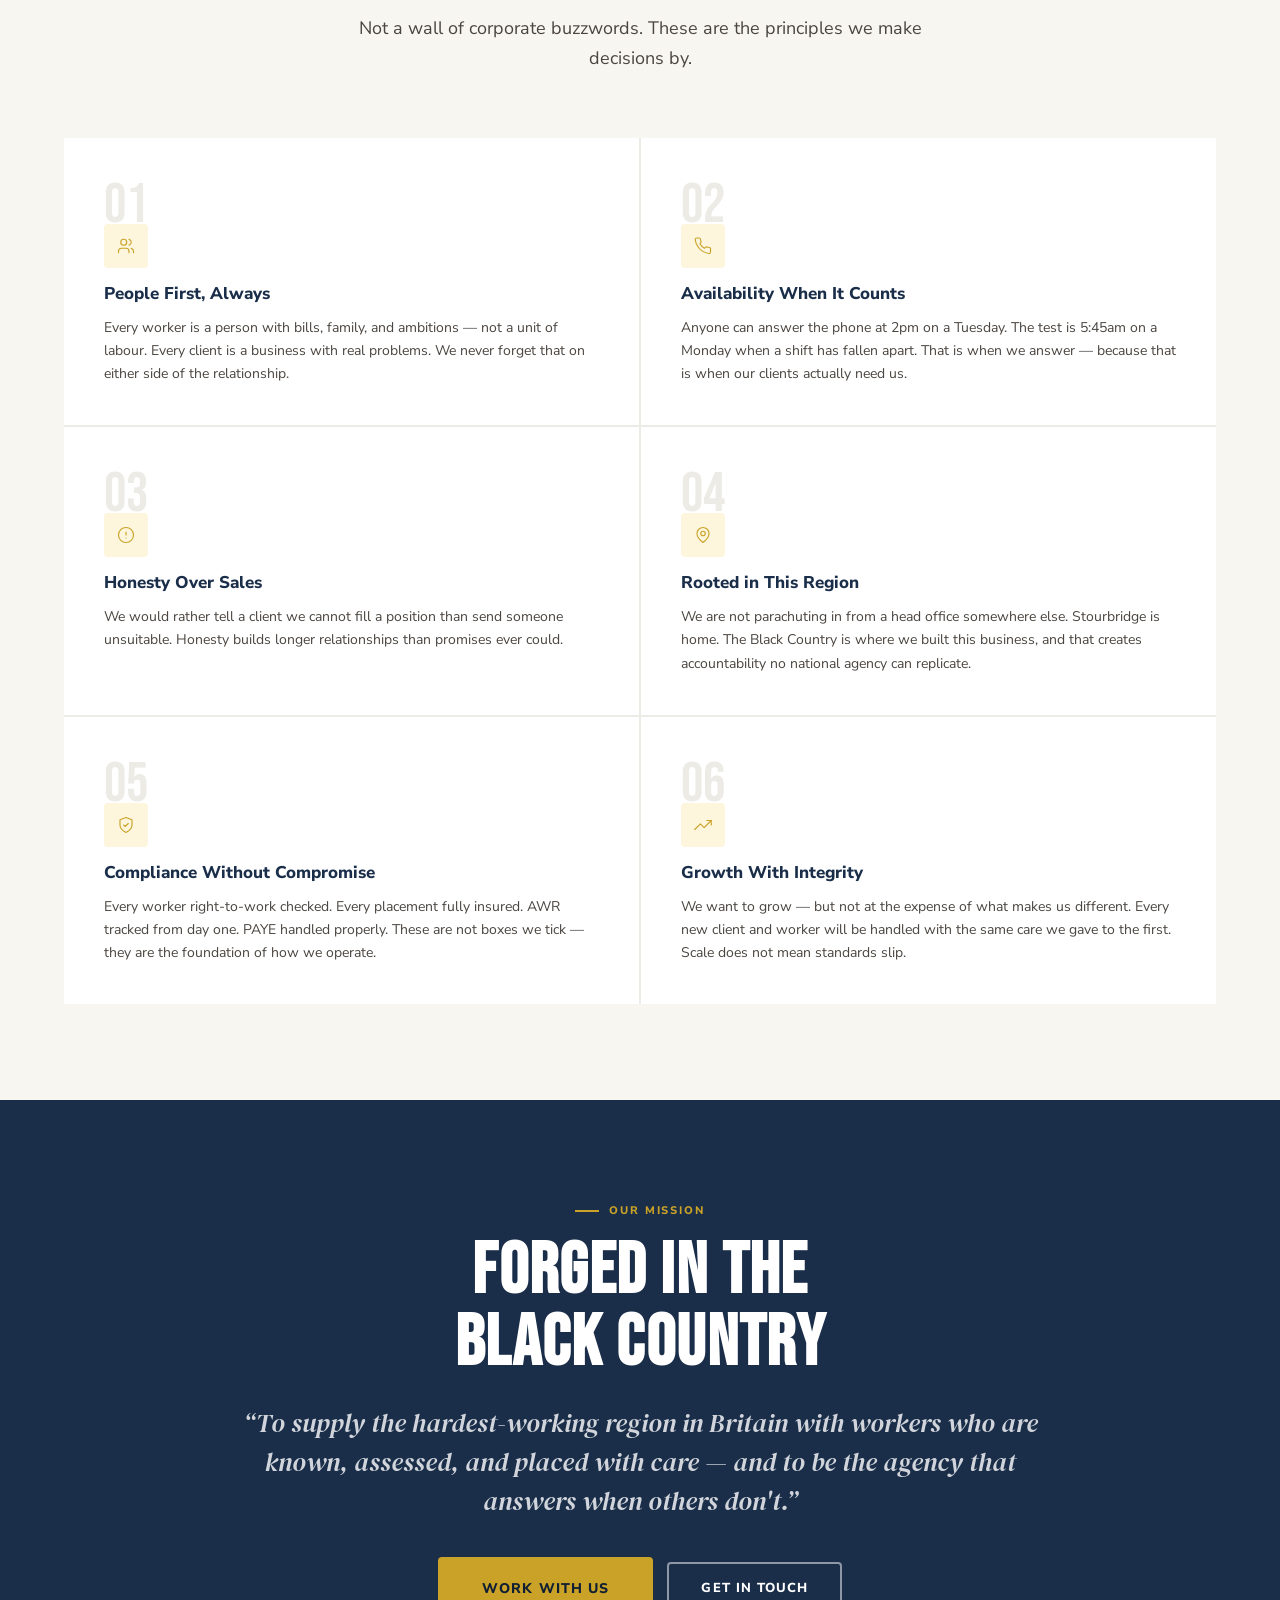
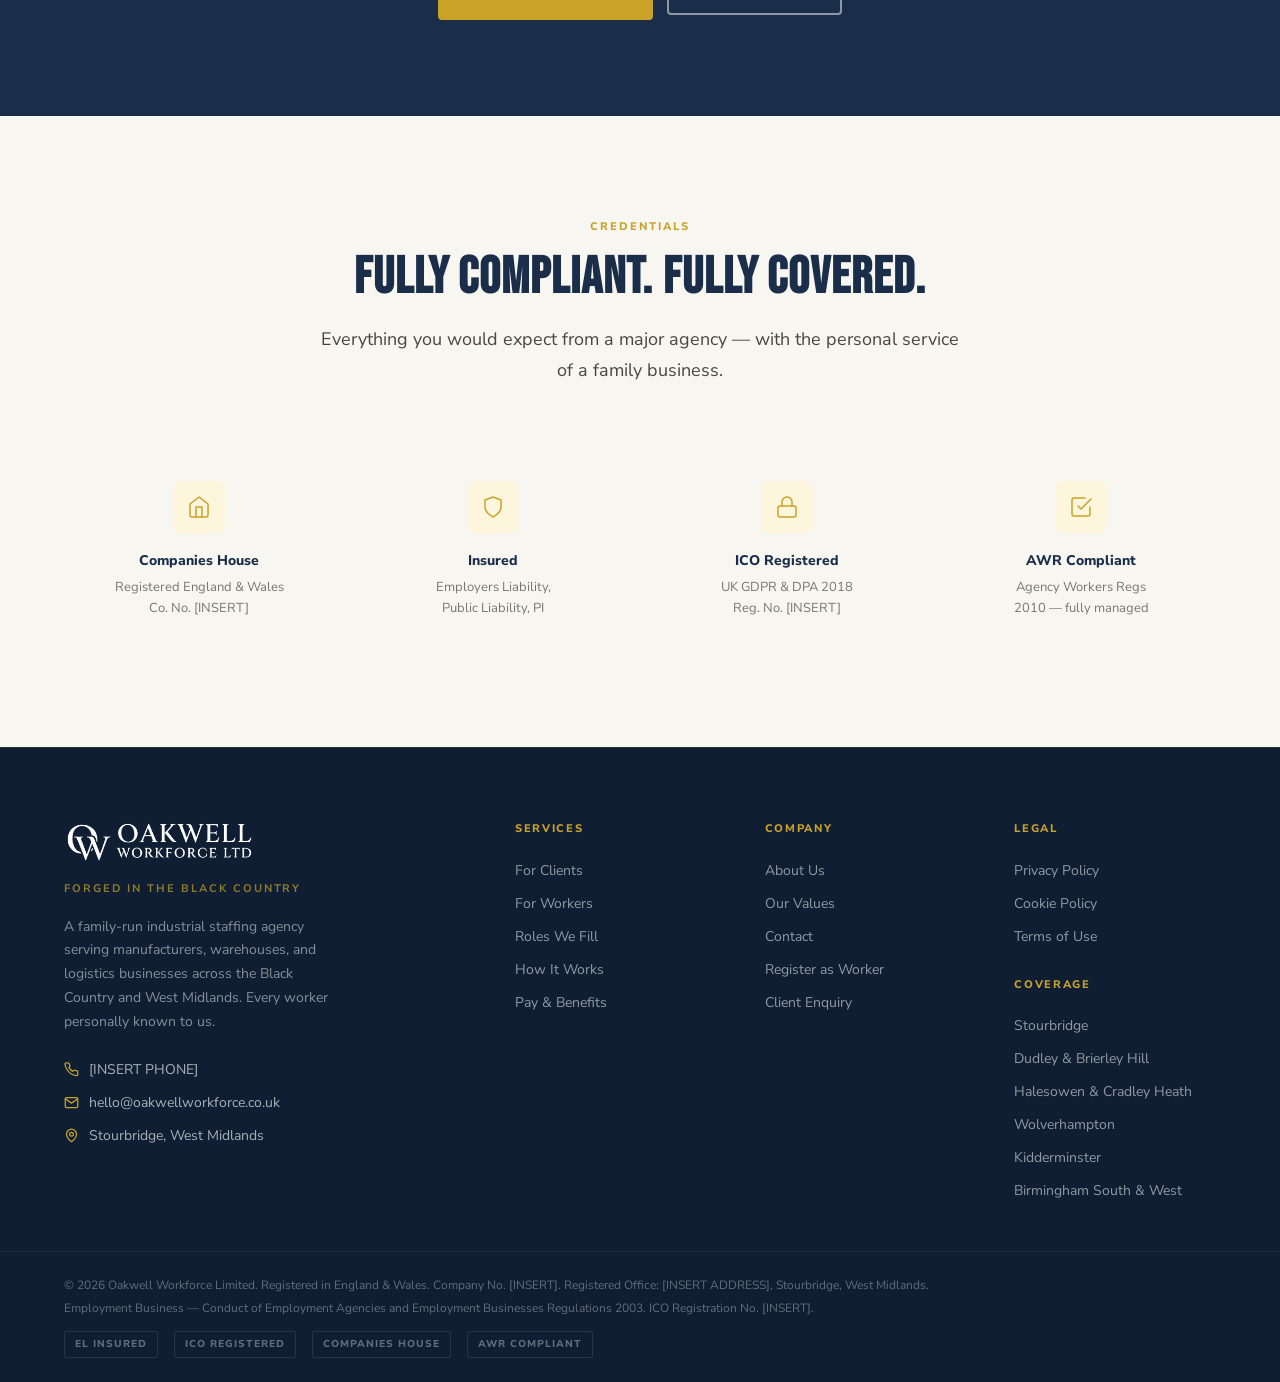
==== commit 82a42982: "Add files via upload" ====
--- a/pages/about.html
+++ b/pages/about.html
@@ -1,175 +1,121 @@
 <!DOCTYPE html>
 <html lang="en">
 <head>
-  <meta charset="UTF-8"><meta name="viewport" content="width=device-width,initial-scale=1.0">
-  <title>About Us | Oakwell Workforce Limited | Black Country Staffing Agency</title>
-  <meta name="description" content="Oakwell Workforce — a family-run industrial staffing agency forged in the Black Country. Our story, our values, and why we do things differently.">
-  <link rel="stylesheet" href="../css/style.css">
-  <style>
-    .values-grid { display:grid;grid-template-columns:repeat(2,1fr);gap:2px;background:var(--grey-light);margin-top:0; }
-    .value-item { background:var(--white);padding:40px 36px;border-left:4px solid transparent;transition:var(--transition); }
-    .value-item:hover { border-left-color:var(--gold);background:var(--gold-pale); }
-    .v-num { font-family:'Bebas Neue',sans-serif;font-size:56px;color:var(--grey-light);line-height:1;margin-bottom:-10px;display:block;transition:color 0.25s; }
-    .value-item:hover .v-num { color:rgba(201,162,39,0.2); }
-    .v-icon { font-size:26px;margin-bottom:12px; }
-    .v-h { font-size:17px;font-weight:800;color:var(--navy);margin-bottom:8px; }
-    .v-b { font-size:14px;color:var(--text-mid);line-height:1.65; }
-    .mission-stat { padding:28px;text-align:center;border:1px solid rgba(255,255,255,0.08);border-radius:var(--radius-lg);background:rgba(255,255,255,0.03); }
-    .mission-stat-n { font-family:'Bebas Neue',sans-serif;font-size:52px;color:var(--gold);line-height:1; }
-    .mission-stat-l { font-size:12px;color:rgba(255,255,255,0.5);font-weight:700;letter-spacing:0.08em;text-transform:uppercase;margin-top:6px; }
-    @media(max-width:768px){ .values-grid{grid-template-columns:1fr;} }
-  </style>
+<meta charset="UTF-8"><meta name="viewport" content="width=device-width,initial-scale=1.0">
+<title>About Us | Oakwell Workforce Limited | Black Country Staffing Agency</title>
+<meta name="description" content="Oakwell Workforce — a family-run industrial staffing agency forged in the Black Country. Our story, our values, and why we do things differently.">
+<link rel="stylesheet" href="/css/style.css">
+<style>
+.values-grid{display:grid;grid-template-columns:repeat(2,1fr);gap:2px;background:var(--grey-light)}
+.value-item{background:var(--white);padding:40px 36px;border-left:4px solid transparent;transition:var(--transition)}
+.value-item:hover{border-left-color:var(--gold);background:var(--gold-pale)}
+.v-num{font-family:'Bebas Neue',sans-serif;font-size:56px;color:var(--grey-light);line-height:1;margin-bottom:-10px;display:block;transition:color 0.25s}
+.value-item:hover .v-num{color:rgba(201,162,39,0.2)}
+.v-iw{width:44px;height:44px;background:var(--gold-pale);border-radius:var(--radius);display:flex;align-items:center;justify-content:center;margin-bottom:12px;color:var(--gold)}
+.v-h{font-size:17px;font-weight:800;color:var(--navy);margin-bottom:8px}
+.v-b{font-size:14px;color:var(--text-mid);line-height:1.65}
+@media(max-width:768px){.values-grid{grid-template-columns:1fr}}
+</style>
 </head>
 <body>
 <div id="nav-placeholder"></div>
 
 <div class="page-hero">
-  <div class="page-hero-bg"></div>
-  <div class="page-hero-line"></div>
+  <div class="page-hero-bg"></div><div class="page-hero-line"></div>
   <div class="container page-hero-content">
     <div class="page-hero-label">Our Story</div>
     <h1 class="page-hero-title">FORGED IN THE<br><span>BLACK COUNTRY</span></h1>
-    <p class="page-hero-sub">Oakwell Workforce isn't a national agency that opened a regional office. We were built here, by a family that has been part of this region's industrial fabric for generations.</p>
+    <p class="page-hero-sub">Oakwell Workforce is not a national agency that opened a regional office. We were built here, by a family that has been part of this region&apos;s industrial fabric for generations.</p>
   </div>
 </div>
 
-<!-- OUR STORY -->
 <section style="background:var(--white)">
-  <div class="container">
-    <div class="grid-2 reveal" style="gap:72px;align-items:start;">
-      <div>
-        <span class="section-label">Who We Are</span>
-        <h2 class="section-title" style="margin-bottom:24px;">A FAMILY BUSINESS BUILT ON TRUST</h2>
-        <p style="font-size:17px;color:var(--text-mid);line-height:1.8;margin-bottom:20px;">Oakwell Workforce Limited was founded in Stourbridge with one simple belief: that industrial staffing should be built on relationships, not transactions. That workers should be known, not just processed. That clients should have a real person to call, not a queue to join.</p>
-        <p style="font-size:16px;color:var(--text-mid);line-height:1.8;margin-bottom:20px;">Our family has deep roots in the Black Country. This region is known for its people — hard-working, direct, and proud of what they make. We share those values, and they shape everything about how we run this agency.</p>
-        <p style="font-size:16px;color:var(--text-mid);line-height:1.8;">We started Oakwell because we saw a gap that the national agencies had created: a space where no one knew anyone personally, where workers were numbers and clients were accounts, and where a 6am phone call was handled by an automated system. We built this agency to be the antidote to all of that.</p>
-        <div class="gold-line" style="margin-top:32px;"></div>
-        <p style="font-family:'DM Serif Display',serif;font-size:22px;color:var(--navy);line-height:1.4;font-style:italic;margin-top:8px;">"When we place a worker, our name goes with them."</p>
-      </div>
-      <div>
-        <div style="background:var(--navy-dark);border-radius:var(--radius-lg);padding:48px;position:relative;overflow:hidden;">
-          <div style="position:absolute;top:-20px;right:-20px;font-family:'Bebas Neue',sans-serif;font-size:140px;color:rgba(255,255,255,0.03);line-height:1;pointer-events:none;">OWL</div>
-          <div style="position:relative;z-index:2;">
-            <div style="font-family:'Bebas Neue',sans-serif;font-size:13px;letter-spacing:0.15em;color:var(--gold);margin-bottom:24px;">WHAT MAKES US DIFFERENT</div>
-            <div class="check-list">
-              <div class="check-item check-item--white">Family-run — you deal with decision-makers directly</div>
-              <div class="check-item check-item--white">Every worker individually assessed, not database-matched</div>
-              <div class="check-item check-item--white">Available around the clock — not office hours only</div>
-              <div class="check-item check-item--white">Deep local knowledge of the Black Country industrial landscape</div>
-              <div class="check-item check-item--white">Full compliance — EL, PL, AWR, right-to-work, PAYE</div>
-              <div class="check-item check-item--white">Motivated by retention, not churn — our interests align with yours</div>
-              <div class="check-item check-item--white">Workers paid weekly, without fail</div>
-              <div class="check-item check-item--white">Honest — we tell you if we can't fill a position</div>
-            </div>
+<div class="container">
+  <div class="grid-2 reveal" style="gap:72px;align-items:start;">
+    <div>
+      <span class="section-label">Who We Are</span>
+      <h2 class="section-title" style="margin-bottom:24px;">A FAMILY BUSINESS BUILT ON TRUST</h2>
+      <p style="font-size:17px;color:var(--text-mid);line-height:1.8;margin-bottom:20px;">Oakwell Workforce Limited was founded in Stourbridge with one simple belief: that industrial staffing should be built on relationships, not transactions. That workers should be known, not just processed. That clients should have a real person to call, not a queue to join.</p>
+      <p style="font-size:16px;color:var(--text-mid);line-height:1.8;margin-bottom:20px;">Our family has deep roots in the Black Country. This region is known for its people &mdash; hard-working, direct, and proud of what they make. We share those values, and they shape everything about how we run this agency.</p>
+      <p style="font-size:16px;color:var(--text-mid);line-height:1.8;">We started Oakwell because we saw a gap that the national agencies had created: a space where no one knew anyone personally, where workers were numbers and clients were accounts, and where a 6am phone call was handled by an automated system. We built this agency to be the antidote to all of that.</p>
+      <div class="gold-line" style="margin-top:32px;"></div>
+      <p style="font-family:'DM Serif Display',serif;font-size:22px;color:var(--navy);line-height:1.4;font-style:italic;margin-top:8px;">&ldquo;When we place a worker, our name goes with them.&rdquo;</p>
+    </div>
+    <div>
+      <div style="background:var(--navy-dark);border-radius:var(--radius-lg);padding:48px;position:relative;overflow:hidden;">
+        <div style="position:absolute;top:-20px;right:-20px;font-family:'Bebas Neue',sans-serif;font-size:140px;color:rgba(255,255,255,0.03);line-height:1;pointer-events:none;">OWL</div>
+        <div style="position:relative;z-index:2;">
+          <div style="font-family:'Bebas Neue',sans-serif;font-size:12px;letter-spacing:0.15em;color:var(--gold);margin-bottom:24px;">WHAT MAKES US DIFFERENT</div>
+          <div class="check-list">
+            <div class="check-item check-item--white">Family-run &mdash; you deal with decision-makers directly</div>
+            <div class="check-item check-item--white">Every worker individually assessed, not database-matched</div>
+            <div class="check-item check-item--white">Available around the clock &mdash; not office hours only</div>
+            <div class="check-item check-item--white">Deep local knowledge of the Black Country industrial landscape</div>
+            <div class="check-item check-item--white">Full compliance &mdash; EL, PL, AWR, right-to-work, PAYE</div>
+            <div class="check-item check-item--white">Motivated by retention, not churn</div>
+            <div class="check-item check-item--white">Workers paid weekly, without fail</div>
+            <div class="check-item check-item--white">Honest &mdash; we tell you if we cannot fill a position</div>
           </div>
         </div>
-        <div style="display:grid;grid-template-columns:repeat(3,1fr);gap:12px;margin-top:16px;">
-          <div class="mission-stat"><div class="mission-stat-n">24/7</div><div class="mission-stat-l">Availability</div></div>
-          <div class="mission-stat"><div class="mission-stat-n">100%</div><div class="mission-stat-l">Assessed</div></div>
-          <div class="mission-stat"><div class="mission-stat-n">0</div><div class="mission-stat-l">Call Centres</div></div>
-        </div>
+      </div>
+      <div style="display:grid;grid-template-columns:repeat(3,1fr);gap:12px;margin-top:16px;">
+        <div style="background:rgba(201,162,39,0.08);border:1px solid rgba(201,162,39,0.15);border-radius:var(--radius-lg);padding:20px;text-align:center;"><div style="font-family:'Bebas Neue',sans-serif;font-size:40px;color:var(--gold);line-height:1;">24/7</div><div style="font-size:11px;color:rgba(255,255,255,0.4);font-weight:700;text-transform:uppercase;letter-spacing:0.08em;margin-top:4px;">Availability</div></div>
+        <div style="background:rgba(201,162,39,0.08);border:1px solid rgba(201,162,39,0.15);border-radius:var(--radius-lg);padding:20px;text-align:center;"><div style="font-family:'Bebas Neue',sans-serif;font-size:40px;color:var(--gold);line-height:1;">100%</div><div style="font-size:11px;color:rgba(255,255,255,0.4);font-weight:700;text-transform:uppercase;letter-spacing:0.08em;margin-top:4px;">Assessed</div></div>
+        <div style="background:rgba(201,162,39,0.08);border:1px solid rgba(201,162,39,0.15);border-radius:var(--radius-lg);padding:20px;text-align:center;"><div style="font-family:'Bebas Neue',sans-serif;font-size:40px;color:var(--gold);line-height:1;">0</div><div style="font-size:11px;color:rgba(255,255,255,0.4);font-weight:700;text-transform:uppercase;letter-spacing:0.08em;margin-top:4px;">Call Centres</div></div>
       </div>
     </div>
   </div>
+</div>
 </section>
 
-<!-- OUR VALUES -->
-<section style="background:var(--off-white)">
-  <div class="container">
-    <div class="section-header section-header--center">
-      <span class="section-label">What We Stand For</span>
-      <h2 class="section-title">OUR VALUES</h2>
-      <p class="section-subtitle">Not a wall of corporate buzzwords. These are the principles we make decisions by.</p>
-    </div>
-    <div class="values-grid reveal">
-      <div class="value-item">
-        <span class="v-num">01</span>
-        <div class="v-icon">🤝</div>
-        <h3 class="v-h">People First, Always</h3>
-        <p class="v-b">Every worker is a person with bills, family, and ambitions — not a unit of labour. Every client is a business owner with real problems. We never forget that on either side of the relationship.</p>
-      </div>
-      <div class="value-item">
-        <span class="v-num">02</span>
-        <div class="v-icon">📞</div>
-        <h3 class="v-h">Availability When It Counts</h3>
-        <p class="v-b">Anyone can answer the phone at 2pm on a Tuesday. The test is 5:45am on a Monday when a shift has fallen apart. That's when we answer — because that's when our clients actually need us.</p>
-      </div>
-      <div class="value-item">
-        <span class="v-num">03</span>
-        <div class="v-icon">✅</div>
-        <h3 class="v-h">Honesty Over Sales</h3>
-        <p class="v-b">We would rather tell a client we can't fill a position than send someone unsuitable. We would rather tell a worker a role isn't right for them than place them in a job they'll walk out of on day two. Honesty builds longer relationships than promises.</p>
-      </div>
-      <div class="value-item">
-        <span class="v-num">04</span>
-        <div class="v-icon">📍</div>
-        <h3 class="v-h">Rooted in This Region</h3>
-        <p class="v-b">We're not parachuting in from a head office somewhere else. Stourbridge is home. The Black Country is where we built this business, and the communities it serves are ours. That creates accountability no national agency can replicate.</p>
-      </div>
-      <div class="value-item">
-        <span class="v-num">05</span>
-        <div class="v-icon">⚖️</div>
-        <h3 class="v-h">Compliance Without Compromise</h3>
-        <p class="v-b">Every worker right-to-work checked. Every placement fully insured. AWR tracked from day one. PAYE handled properly. These aren't boxes we tick — they're the foundation of how we operate.</p>
-      </div>
-      <div class="value-item">
-        <span class="v-num">06</span>
-        <div class="v-icon">📈</div>
-        <h3 class="v-h">Growth With Integrity</h3>
-        <p class="v-b">We want to grow — but not at the expense of what makes us different. Every new client, every new worker added to our books will be handled with the same care we gave to the first. Scale does not mean standards slip.</p>
-      </div>
-    </div>
+<section id="values" style="background:var(--off-white)">
+<div class="container">
+  <div class="section-header section-header--center">
+    <span class="section-label">What We Stand For</span>
+    <h2 class="section-title">OUR VALUES</h2>
+    <p class="section-subtitle">Not a wall of corporate buzzwords. These are the principles we make decisions by.</p>
   </div>
+  <div class="values-grid reveal">
+    <div class="value-item"><span class="v-num">01</span><div class="v-iw"><svg xmlns="http://www.w3.org/2000/svg" width="18" height="18" viewBox="0 0 24 24" fill="none" stroke="currentColor" stroke-width="1.5" stroke-linecap="round" stroke-linejoin="round"><path d="M16 21v-2a4 4 0 0 0-4-4H6a4 4 0 0 0-4 4v2"/><circle cx="9" cy="7" r="4"/><path d="M22 21v-2a4 4 0 0 0-3-3.87"/><path d="M16 3.13a4 4 0 0 1 0 7.75"/></svg></div><h3 class="v-h">People First, Always</h3><p class="v-b">Every worker is a person with bills, family, and ambitions &mdash; not a unit of labour. Every client is a business with real problems. We never forget that on either side of the relationship.</p></div>
+    <div class="value-item"><span class="v-num">02</span><div class="v-iw"><svg xmlns="http://www.w3.org/2000/svg" width="18" height="18" viewBox="0 0 24 24" fill="none" stroke="currentColor" stroke-width="1.5" stroke-linecap="round" stroke-linejoin="round"><path d="M22 16.92v3a2 2 0 0 1-2.18 2 19.79 19.79 0 0 1-8.63-3.07A19.5 19.5 0 0 1 4.69 12a19.79 19.79 0 0 1-3.07-8.67A2 2 0 0 1 3.6 1.27h3a2 2 0 0 1 2 1.72c.127.96.361 1.903.7 2.81a2 2 0 0 1-.45 2.11L7.91 9a16 16 0 0 0 6 6l1.27-1.27a2 2 0 0 1 2.11-.45c.907.339 1.85.573 2.81.7A2 2 0 0 1 22 16.92z"/></svg></div><h3 class="v-h">Availability When It Counts</h3><p class="v-b">Anyone can answer the phone at 2pm on a Tuesday. The test is 5:45am on a Monday when a shift has fallen apart. That is when we answer &mdash; because that is when our clients actually need us.</p></div>
+    <div class="value-item"><span class="v-num">03</span><div class="v-iw"><svg xmlns="http://www.w3.org/2000/svg" width="18" height="18" viewBox="0 0 24 24" fill="none" stroke="currentColor" stroke-width="1.5" stroke-linecap="round" stroke-linejoin="round"><circle cx="12" cy="12" r="10"/><line x1="12" y1="8" x2="12" y2="12"/><line x1="12" y1="16" x2="12.01" y2="16"/></svg></div><h3 class="v-h">Honesty Over Sales</h3><p class="v-b">We would rather tell a client we cannot fill a position than send someone unsuitable. Honesty builds longer relationships than promises ever could.</p></div>
+    <div class="value-item"><span class="v-num">04</span><div class="v-iw"><svg xmlns="http://www.w3.org/2000/svg" width="18" height="18" viewBox="0 0 24 24" fill="none" stroke="currentColor" stroke-width="1.5" stroke-linecap="round" stroke-linejoin="round"><path d="M20 10c0 6-8 12-8 12s-8-6-8-12a8 8 0 0 1 16 0Z"/><circle cx="12" cy="10" r="3"/></svg></div><h3 class="v-h">Rooted in This Region</h3><p class="v-b">We are not parachuting in from a head office somewhere else. Stourbridge is home. The Black Country is where we built this business, and that creates accountability no national agency can replicate.</p></div>
+    <div class="value-item"><span class="v-num">05</span><div class="v-iw"><svg xmlns="http://www.w3.org/2000/svg" width="18" height="18" viewBox="0 0 24 24" fill="none" stroke="currentColor" stroke-width="1.5" stroke-linecap="round" stroke-linejoin="round"><path d="M12 22s8-4 8-10V5l-8-3-8 3v7c0 6 8 10 8 10z"/><path d="m9 12 2 2 4-4"/></svg></div><h3 class="v-h">Compliance Without Compromise</h3><p class="v-b">Every worker right-to-work checked. Every placement fully insured. AWR tracked from day one. PAYE handled properly. These are not boxes we tick &mdash; they are the foundation of how we operate.</p></div>
+    <div class="value-item"><span class="v-num">06</span><div class="v-iw"><svg xmlns="http://www.w3.org/2000/svg" width="18" height="18" viewBox="0 0 24 24" fill="none" stroke="currentColor" stroke-width="1.5" stroke-linecap="round" stroke-linejoin="round"><polyline points="23 6 13.5 15.5 8.5 10.5 1 18"/><polyline points="17 6 23 6 23 12"/></svg></div><h3 class="v-h">Growth With Integrity</h3><p class="v-b">We want to grow &mdash; but not at the expense of what makes us different. Every new client and worker will be handled with the same care we gave to the first. Scale does not mean standards slip.</p></div>
+  </div>
+</div>
 </section>
 
-<!-- MISSION -->
 <section style="background:var(--navy);text-align:center;">
-  <div class="container--narrow">
-    <span class="section-label">Our Mission</span>
-    <h2 class="section-title section-title--white reveal" style="font-size:clamp(40px,6vw,72px);margin-bottom:24px;">FORGED IN THE<br>BLACK COUNTRY</h2>
-    <p style="font-family:'DM Serif Display',serif;font-size:clamp(18px,2.5vw,26px);color:rgba(255,255,255,0.8);line-height:1.5;font-style:italic;margin-bottom:36px;" class="reveal">"To supply the hardest-working region in Britain with workers who are known, assessed, and placed with care — and to be the agency that answers when others don't."</p>
-    <div class="btn-group flex-center reveal">
-      <a href="clients.html" class="btn btn--gold btn--lg">Work With Us</a>
-      <a href="contact.html" class="btn btn--outline-white">Get in Touch</a>
-    </div>
+<div class="container--narrow">
+  <span class="section-label">Our Mission</span>
+  <h2 class="section-title section-title--white reveal" style="font-size:clamp(40px,6vw,72px);margin-bottom:24px;">FORGED IN THE<br>BLACK COUNTRY</h2>
+  <p style="font-family:'DM Serif Display',serif;font-size:clamp(18px,2.5vw,26px);color:rgba(255,255,255,0.8);line-height:1.5;font-style:italic;margin-bottom:36px;" class="reveal">&ldquo;To supply the hardest-working region in Britain with workers who are known, assessed, and placed with care &mdash; and to be the agency that answers when others don&apos;t.&rdquo;</p>
+  <div class="btn-group flex-center reveal">
+    <a href="/pages/clients.html" class="btn btn--gold btn--lg">Work With Us</a>
+    <a href="/pages/contact.html" class="btn btn--outline-white">Get in Touch</a>
   </div>
+</div>
 </section>
 
-<!-- COMPLIANCE CREDENTIALS -->
 <section style="background:var(--off-white)">
-  <div class="container">
-    <div class="section-header section-header--center">
-      <span class="section-label">Credentials</span>
-      <h2 class="section-title">FULLY COMPLIANT. FULLY COVERED.</h2>
-      <p class="section-subtitle">Everything you'd expect from a major agency — with the personal service of a family business.</p>
-    </div>
-    <div class="grid-4 reveal">
-      <div style="text-align:center;padding:32px 16px;">
-        <div style="font-size:40px;margin-bottom:12px;">🏛️</div>
-        <div style="font-size:14px;font-weight:800;color:var(--navy);margin-bottom:4px;">Companies House</div>
-        <div style="font-size:13px;color:var(--text-light);">Registered in England &amp; Wales<br>Co. No. [INSERT]</div>
-      </div>
-      <div style="text-align:center;padding:32px 16px;">
-        <div style="font-size:40px;margin-bottom:12px;">🛡️</div>
-        <div style="font-size:14px;font-weight:800;color:var(--navy);margin-bottom:4px;">Insured</div>
-        <div style="font-size:13px;color:var(--text-light);">Employers Liability,<br>Public Liability, PI</div>
-      </div>
-      <div style="text-align:center;padding:32px 16px;">
-        <div style="font-size:40px;margin-bottom:12px;">🔒</div>
-        <div style="font-size:14px;font-weight:800;color:var(--navy);margin-bottom:4px;">ICO Registered</div>
-        <div style="font-size:13px;color:var(--text-light);">UK GDPR &amp; DPA 2018<br>Reg. No. [INSERT]</div>
-      </div>
-      <div style="text-align:center;padding:32px 16px;">
-        <div style="font-size:40px;margin-bottom:12px;">⚖️</div>
-        <div style="font-size:14px;font-weight:800;color:var(--navy);margin-bottom:4px;">AWR Compliant</div>
-        <div style="font-size:13px;color:var(--text-light);">Agency Workers Regulations<br>2010 — fully managed</div>
-      </div>
-    </div>
+<div class="container">
+  <div class="section-header section-header--center">
+    <span class="section-label">Credentials</span>
+    <h2 class="section-title">FULLY COMPLIANT. FULLY COVERED.</h2>
+    <p class="section-subtitle">Everything you would expect from a major agency &mdash; with the personal service of a family business.</p>
   </div>
+  <div class="grid-4 reveal">
+    <div style="text-align:center;padding:32px 16px;"><div style="width:52px;height:52px;background:var(--gold-pale);border-radius:var(--radius-lg);display:flex;align-items:center;justify-content:center;margin:0 auto 16px;color:var(--gold);"><svg xmlns="http://www.w3.org/2000/svg" width="24" height="24" viewBox="0 0 24 24" fill="none" stroke="currentColor" stroke-width="1.5" stroke-linecap="round" stroke-linejoin="round"><path d="M3 9l9-7 9 7v11a2 2 0 0 1-2 2H5a2 2 0 0 1-2-2z"/><polyline points="9 22 9 12 15 12 15 22"/></svg></div><div style="font-size:14px;font-weight:800;color:var(--navy);margin-bottom:4px;">Companies House</div><div style="font-size:13px;color:var(--text-light);">Registered England &amp; Wales<br>Co. No. [INSERT]</div></div>
+    <div style="text-align:center;padding:32px 16px;"><div style="width:52px;height:52px;background:var(--gold-pale);border-radius:var(--radius-lg);display:flex;align-items:center;justify-content:center;margin:0 auto 16px;color:var(--gold);"><svg xmlns="http://www.w3.org/2000/svg" width="24" height="24" viewBox="0 0 24 24" fill="none" stroke="currentColor" stroke-width="1.5" stroke-linecap="round" stroke-linejoin="round"><path d="M12 22s8-4 8-10V5l-8-3-8 3v7c0 6 8 10 8 10z"/></svg></div><div style="font-size:14px;font-weight:800;color:var(--navy);margin-bottom:4px;">Insured</div><div style="font-size:13px;color:var(--text-light);">Employers Liability,<br>Public Liability, PI</div></div>
+    <div style="text-align:center;padding:32px 16px;"><div style="width:52px;height:52px;background:var(--gold-pale);border-radius:var(--radius-lg);display:flex;align-items:center;justify-content:center;margin:0 auto 16px;color:var(--gold);"><svg xmlns="http://www.w3.org/2000/svg" width="24" height="24" viewBox="0 0 24 24" fill="none" stroke="currentColor" stroke-width="1.5" stroke-linecap="round" stroke-linejoin="round"><rect x="3" y="11" width="18" height="11" rx="2" ry="2"/><path d="M7 11V7a5 5 0 0 1 10 0v4"/></svg></div><div style="font-size:14px;font-weight:800;color:var(--navy);margin-bottom:4px;">ICO Registered</div><div style="font-size:13px;color:var(--text-light);">UK GDPR &amp; DPA 2018<br>Reg. No. [INSERT]</div></div>
+    <div style="text-align:center;padding:32px 16px;"><div style="width:52px;height:52px;background:var(--gold-pale);border-radius:var(--radius-lg);display:flex;align-items:center;justify-content:center;margin:0 auto 16px;color:var(--gold);"><svg xmlns="http://www.w3.org/2000/svg" width="24" height="24" viewBox="0 0 24 24" fill="none" stroke="currentColor" stroke-width="1.5" stroke-linecap="round" stroke-linejoin="round"><polyline points="9 11 12 14 22 4"/><path d="M21 12v7a2 2 0 0 1-2 2H5a2 2 0 0 1-2-2V5a2 2 0 0 1 2-2h11"/></svg></div><div style="font-size:14px;font-weight:800;color:var(--navy);margin-bottom:4px;">AWR Compliant</div><div style="font-size:13px;color:var(--text-light);">Agency Workers Regs<br>2010 &mdash; fully managed</div></div>
+  </div>
+</div>
 </section>
 
 <div id="footer-placeholder"></div>
-<script src="../js/components.js"></script>
-<script src="../js/main.js"></script>
+<script src="/js/components.js"></script>
+<script src="/js/main.js"></script>
 </body>
 </html>
--- a/css/style.css
+++ b/css/style.css
@@ -1,530 +1,168 @@
 /* ═══════════════════════════════════════════════════════════════
-   OAKWELL WORKFORCE LIMITED — MAIN STYLESHEET
-   Theme: Forged in the Black Country — Dark, Industrial, Premium
+   OAKWELL WORKFORCE LIMITED — STYLESHEET v2.0
    ═══════════════════════════════════════════════════════════════ */
-
 @import url('https://fonts.googleapis.com/css2?family=Bebas+Neue&family=Nunito+Sans:ital,wght@0,300;0,400;0,600;0,700;0,800;1,400&family=DM+Serif+Display:ital@0;1&display=swap');
-
-/* ── VARIABLES ─────────────────────────────────────────────────── */
-:root {
-  --navy:        #1A2E4A;
-  --navy-dark:   #0F1E33;
-  --navy-mid:    #243B5C;
-  --navy-light:  #2E4E78;
-  --gold:        #C9A227;
-  --gold-light:  #E4C060;
-  --gold-pale:   #FDF6DC;
-  --gold-dim:    rgba(201,162,39,0.15);
-  --white:       #FFFFFF;
-  --off-white:   #F8F6F1;
-  --grey-light:  #EDEBE6;
-  --grey:        #9A9590;
-  --grey-dark:   #6B6760;
-  --text:        #1A1A1A;
-  --text-mid:    #4A4540;
-  --text-light:  #7A7570;
-  --red:         #B91C1C;
-  --green:       #166534;
-  --green-bg:    #DCFCE7;
-  --shadow-sm:   0 2px 8px rgba(26,46,74,0.08);
-  --shadow:      0 4px 24px rgba(26,46,74,0.12);
-  --shadow-lg:   0 12px 48px rgba(26,46,74,0.20);
-  --shadow-xl:   0 24px 80px rgba(26,46,74,0.28);
-  --radius:      4px;
-  --radius-lg:   8px;
-  --transition:  all 0.25s ease;
-}
-
-/* ── RESET ──────────────────────────────────────────────────────── */
-*, *::before, *::after { box-sizing: border-box; margin: 0; padding: 0; }
-html { scroll-behavior: smooth; font-size: 16px; }
-body {
-  font-family: 'Nunito Sans', sans-serif;
-  color: var(--text); background: var(--white);
-  overflow-x: hidden; line-height: 1.65;
-  -webkit-font-smoothing: antialiased;
-}
-img { max-width: 100%; display: block; }
-a { color: inherit; text-decoration: none; }
-ul { list-style: none; }
-input, textarea, select, button { font-family: inherit; }
-
-/* ── TYPOGRAPHY ─────────────────────────────────────────────────── */
-.display   { font-family: 'Bebas Neue', sans-serif; letter-spacing: 0.02em; line-height: 1; }
-.serif     { font-family: 'DM Serif Display', serif; }
-h1,h2,h3,h4 { line-height: 1.2; }
-
-/* ── LAYOUT ─────────────────────────────────────────────────────── */
-.container        { max-width: 1200px; margin: 0 auto; padding: 0 24px; }
-.container--narrow{ max-width: 860px;  margin: 0 auto; padding: 0 24px; }
-.container--wide  { max-width: 1400px; margin: 0 auto; padding: 0 24px; }
-section           { padding: 96px 0; }
-
-.grid-2  { display: grid; grid-template-columns: 1fr 1fr; gap: 48px; align-items: start; }
-.grid-3  { display: grid; grid-template-columns: repeat(3,1fr); gap: 32px; }
-.grid-4  { display: grid; grid-template-columns: repeat(4,1fr); gap: 24px; }
-.grid-2-3{ display: grid; grid-template-columns: 2fr 3fr; gap: 64px; align-items: start; }
-.grid-3-2{ display: grid; grid-template-columns: 3fr 2fr; gap: 64px; align-items: start; }
-
-.text-center { text-align: center; }
-.flex-center  { display:flex; align-items:center; justify-content:center; }
-.flex-between { display:flex; align-items:center; justify-content:space-between; }
-
-/* ── SECTION HEADERS ────────────────────────────────────────────── */
-.section-label {
-  display: inline-block;
-  font-size: 11px; font-weight: 800; letter-spacing: 0.18em;
-  text-transform: uppercase; color: var(--gold);
-  margin-bottom: 16px;
-}
-.section-label::before {
-  content: ''; display: inline-block; width: 24px; height: 2px;
-  background: var(--gold); margin-right: 10px; vertical-align: middle;
-}
-.section-title {
-  font-size: clamp(32px, 5vw, 52px);
-  font-family: 'Bebas Neue', sans-serif;
-  letter-spacing: 0.02em; line-height: 1;
-  color: var(--navy); margin-bottom: 20px;
-}
-.section-title--white { color: var(--white); }
-.section-subtitle {
-  font-size: 18px; color: var(--text-mid);
-  line-height: 1.7; max-width: 640px;
-}
-.section-subtitle--white { color: rgba(255,255,255,0.75); }
-.section-header { margin-bottom: 64px; }
-.section-header--center { text-align: center; }
-.section-header--center .section-subtitle { margin: 0 auto; }
-.section-header--center .section-label::before { display: none; }
-
-/* ── BUTTONS ────────────────────────────────────────────────────── */
-.btn {
-  display: inline-flex; align-items: center; gap: 10px;
-  padding: 14px 32px; font-weight: 800; font-size: 13px;
-  letter-spacing: 0.08em; text-transform: uppercase;
-  cursor: pointer; border: 2px solid transparent;
-  transition: var(--transition); border-radius: var(--radius);
-  white-space: nowrap; text-decoration: none;
-}
-.btn--gold    { background: var(--gold); color: var(--navy-dark); border-color: var(--gold); }
-.btn--gold:hover { background: var(--gold-light); border-color: var(--gold-light); transform: translateY(-2px); box-shadow: 0 8px 24px rgba(201,162,39,0.35); }
-.btn--navy    { background: var(--navy); color: var(--white); border-color: var(--navy); }
-.btn--navy:hover { background: var(--navy-mid); border-color: var(--navy-mid); transform: translateY(-2px); box-shadow: var(--shadow); }
-.btn--white   { background: var(--white); color: var(--navy); border-color: var(--white); }
-.btn--white:hover { background: var(--off-white); transform: translateY(-2px); }
-.btn--outline-gold { background: transparent; color: var(--gold); border-color: var(--gold); }
-.btn--outline-gold:hover { background: var(--gold); color: var(--navy-dark); transform: translateY(-2px); }
-.btn--outline-white { background: transparent; color: var(--white); border-color: rgba(255,255,255,0.5); }
-.btn--outline-white:hover { border-color: var(--white); background: rgba(255,255,255,0.08); }
-.btn--lg { padding: 18px 42px; font-size: 14px; }
-.btn--sm { padding: 10px 22px; font-size: 12px; }
-.btn-group { display: flex; gap: 14px; flex-wrap: wrap; }
-
-/* ── COOKIE BANNER ──────────────────────────────────────────────── */
-#cookie-banner {
-  position: fixed; bottom: 0; left: 0; right: 0; z-index: 9999;
-  background: var(--navy-dark); border-top: 3px solid var(--gold);
-  padding: 18px 24px; display: flex; align-items: center;
-  justify-content: space-between; gap: 16px; flex-wrap: wrap;
-  transform: translateY(100%); transition: transform 0.4s ease;
-}
-#cookie-banner.visible { transform: translateY(0); }
-#cookie-banner p { font-size: 13px; color: rgba(255,255,255,0.75); flex: 1; min-width: 260px; }
-#cookie-banner a { color: var(--gold); text-decoration: underline; }
-.cookie-btns { display: flex; gap: 10px; }
-.cookie-btns button {
-  padding: 9px 22px; font-size: 12px; font-weight: 800;
-  border: none; cursor: pointer; border-radius: var(--radius);
-  text-transform: uppercase; letter-spacing: 0.06em;
-  transition: var(--transition);
-}
-#accept-cookies  { background: var(--gold); color: var(--navy-dark); }
-#decline-cookies { background: transparent; color: rgba(255,255,255,0.5); border: 1px solid rgba(255,255,255,0.2); }
-#accept-cookies:hover  { background: var(--gold-light); }
-#decline-cookies:hover { color: var(--white); border-color: rgba(255,255,255,0.5); }
-
-/* ── NAVIGATION ─────────────────────────────────────────────────── */
-#main-nav {
-  position: fixed; top: 0; left: 0; right: 0; z-index: 1000;
-  background: rgba(15,30,51,0.96);
-  backdrop-filter: blur(16px); -webkit-backdrop-filter: blur(16px);
-  border-bottom: 1px solid rgba(201,162,39,0.15);
-  transition: var(--transition);
-}
-#main-nav.scrolled { box-shadow: var(--shadow-xl); }
-.nav-inner {
-  display: flex; align-items: center; justify-content: space-between;
-  height: 72px; max-width: 1200px; margin: 0 auto; padding: 0 24px;
-  gap: 32px;
-}
-.nav-logo { display: flex; flex-direction: column; flex-shrink: 0; }
-.nav-logo-name {
-  font-family: 'Bebas Neue', sans-serif; font-size: 20px;
-  color: var(--white); letter-spacing: 0.1em; line-height: 1;
-}
-.nav-logo-name span { color: var(--gold); }
-.nav-logo-sub {
-  font-size: 9px; color: rgba(201,162,39,0.8);
-  letter-spacing: 0.2em; text-transform: uppercase;
-  font-weight: 700; margin-top: 3px;
-}
-.nav-links {
-  display: flex; align-items: center; gap: 28px; flex: 1;
-  justify-content: center;
-}
-.nav-links a {
-  color: rgba(255,255,255,0.7); font-size: 12px; font-weight: 700;
-  letter-spacing: 0.1em; text-transform: uppercase;
-  transition: color 0.2s; padding: 4px 0; position: relative;
-}
-.nav-links a::after {
-  content: ''; position: absolute; bottom: -2px; left: 0; right: 0;
-  height: 1px; background: var(--gold);
-  transform: scaleX(0); transition: transform 0.2s;
-}
-.nav-links a:hover { color: var(--gold); }
-.nav-links a:hover::after { transform: scaleX(1); }
-.nav-links a.active { color: var(--gold); }
-.nav-links a.active::after { transform: scaleX(1); }
-.nav-right { display: flex; align-items: center; gap: 16px; flex-shrink: 0; }
-.nav-tel {
-  display: flex; align-items: center; gap: 6px;
-  color: var(--gold); font-size: 13px; font-weight: 800;
-  letter-spacing: 0.04em;
-}
-.nav-tel svg { width: 14px; height: 14px; fill: var(--gold); flex-shrink: 0; }
-.hamburger {
-  display: none; background: none; border: none;
-  cursor: pointer; padding: 4px; flex-direction: column; gap: 5px;
-}
-.hamburger span {
-  display: block; width: 22px; height: 2px;
-  background: var(--white); transition: var(--transition);
-}
-.hamburger.open span:nth-child(1) { transform: rotate(45deg) translate(5px,5px); }
-.hamburger.open span:nth-child(2) { opacity: 0; }
-.hamburger.open span:nth-child(3) { transform: rotate(-45deg) translate(5px,-5px); }
-.mobile-menu {
-  display: none; background: var(--navy-dark);
-  border-top: 1px solid rgba(201,162,39,0.15);
-  padding: 16px 24px 24px;
-}
-.mobile-menu.open { display: block; }
-.mobile-menu a {
-  display: block; color: rgba(255,255,255,0.75); padding: 12px 0;
-  font-size: 14px; font-weight: 700; letter-spacing: 0.06em;
-  text-transform: uppercase; border-bottom: 1px solid rgba(255,255,255,0.06);
-  transition: color 0.2s;
-}
-.mobile-menu a:hover { color: var(--gold); }
-.mobile-menu .mobile-ctas { display: flex; gap: 12px; margin-top: 20px; flex-wrap: wrap; }
-.mobile-menu .mobile-ctas .btn { flex: 1; min-width: 140px; justify-content: center; }
-.mobile-tel { display: flex; align-items: center; gap: 8px; color: var(--gold); font-weight: 800; font-size: 16px; padding: 16px 0 8px; }
-
-/* ── PAGE HERO (inner pages) ────────────────────────────────────── */
-.page-hero {
-  background: var(--navy-dark); padding: 160px 0 80px;
-  position: relative; overflow: hidden;
-}
-.page-hero-bg {
-  position: absolute; inset: 0;
-  background: radial-gradient(ellipse 70% 70% at 80% 50%, rgba(201,162,39,0.06) 0%, transparent 70%);
-}
-.page-hero-line {
-  position: absolute; top: 0; left: 0; right: 0; height: 3px;
-  background: linear-gradient(90deg, var(--gold) 0%, transparent 60%);
-}
-.page-hero-content { position: relative; z-index: 2; }
-.page-hero-label {
-  font-size: 11px; font-weight: 800; letter-spacing: 0.18em;
-  text-transform: uppercase; color: var(--gold); margin-bottom: 16px;
-}
-.page-hero-title {
-  font-family: 'Bebas Neue', sans-serif;
-  font-size: clamp(48px, 8vw, 88px); color: var(--white);
-  line-height: 1; letter-spacing: 0.02em; margin-bottom: 20px;
-}
-.page-hero-title span { color: var(--gold); }
-.page-hero-sub {
-  font-size: 18px; color: rgba(255,255,255,0.7);
-  max-width: 600px; line-height: 1.7;
-}
-
-/* ── CARDS ──────────────────────────────────────────────────────── */
-.card {
-  background: var(--white); border: 1px solid var(--grey-light);
-  border-radius: var(--radius-lg); padding: 36px;
-  transition: var(--transition); position: relative;
-}
-.card:hover { box-shadow: var(--shadow-lg); transform: translateY(-4px); border-color: transparent; }
-.card--navy { background: var(--navy); border-color: transparent; color: var(--white); }
-.card--navy:hover { background: var(--navy-mid); }
-.card--dark { background: rgba(255,255,255,0.04); border-color: rgba(255,255,255,0.08); }
-.card--dark:hover { background: rgba(255,255,255,0.07); border-color: rgba(201,162,39,0.3); }
-.card-icon {
-  width: 52px; height: 52px; border-radius: var(--radius);
-  background: var(--gold-dim); display: flex; align-items: center;
-  justify-content: center; margin-bottom: 20px; font-size: 24px;
-}
-.card-icon--navy { background: rgba(255,255,255,0.08); }
-.card-title { font-size: 19px; font-weight: 800; margin-bottom: 10px; color: var(--navy); }
-.card-title--white { color: var(--white); }
-.card-body { font-size: 15px; color: var(--text-mid); line-height: 1.65; }
-.card-body--white { color: rgba(255,255,255,0.7); }
-
-/* ── FORMS ──────────────────────────────────────────────────────── */
-.form-grid { display: grid; grid-template-columns: 1fr 1fr; gap: 20px; }
-.form-group { display: flex; flex-direction: column; gap: 6px; }
-.form-group--full { grid-column: 1 / -1; }
-.form-label {
-  font-size: 12px; font-weight: 800; letter-spacing: 0.1em;
-  text-transform: uppercase; color: var(--navy);
-}
-.form-label--white { color: rgba(255,255,255,0.8); }
-.form-input, .form-select, .form-textarea {
-  padding: 13px 16px; border: 1.5px solid var(--grey-light);
-  border-radius: var(--radius); font-size: 15px; color: var(--text);
-  background: var(--white); transition: var(--transition);
-  outline: none; width: 100%;
-}
-.form-input:focus, .form-select:focus, .form-textarea:focus {
-  border-color: var(--gold); box-shadow: 0 0 0 3px rgba(201,162,39,0.12);
-}
-.form-input--dark, .form-select--dark, .form-textarea--dark {
-  background: rgba(255,255,255,0.06); border-color: rgba(255,255,255,0.12);
-  color: var(--white);
-}
-.form-input--dark::placeholder,
-.form-textarea--dark::placeholder { color: rgba(255,255,255,0.35); }
-.form-input--dark:focus, .form-textarea--dark:focus {
-  border-color: var(--gold); background: rgba(255,255,255,0.08);
-}
-.form-textarea { resize: vertical; min-height: 120px; }
-.form-select--dark option { background: var(--navy-dark); color: var(--white); }
-.form-note { font-size: 12px; color: var(--grey-dark); margin-top: 6px; }
-.form-note--white { color: rgba(255,255,255,0.45); }
-.form-success {
-  display: none; background: var(--green-bg);
-  border: 1px solid var(--green); border-radius: var(--radius-lg);
-  padding: 20px 24px; text-align: center; margin-top: 20px;
-}
-.form-success p { color: var(--green); font-weight: 700; }
-
-/* ── TRUST BADGES ───────────────────────────────────────────────── */
-.trust-bar {
-  background: var(--navy-dark); border-top: 1px solid rgba(201,162,39,0.15);
-  border-bottom: 1px solid rgba(201,162,39,0.15); padding: 20px 0;
-}
-.trust-bar-inner {
-  display: flex; align-items: center; justify-content: center;
-  gap: 40px; flex-wrap: wrap;
-}
-.trust-item {
-  display: flex; align-items: center; gap: 10px;
-  color: rgba(255,255,255,0.6); font-size: 13px; font-weight: 600;
-  letter-spacing: 0.04em;
-}
-.trust-item-icon { font-size: 18px; }
-.trust-divider {
-  width: 1px; height: 24px; background: rgba(255,255,255,0.1);
-}
-
-/* ── STATS ──────────────────────────────────────────────────────── */
-.stat-block { text-align: center; padding: 32px 16px; }
-.stat-number {
-  font-family: 'Bebas Neue', sans-serif; font-size: 64px;
-  color: var(--gold); letter-spacing: 0.02em; line-height: 1;
-}
-.stat-label {
-  font-size: 13px; font-weight: 700; letter-spacing: 0.1em;
-  text-transform: uppercase; color: rgba(255,255,255,0.55);
-  margin-top: 8px;
-}
-
-/* ── PROCESS STEPS ──────────────────────────────────────────────── */
-.step { display: flex; gap: 24px; align-items: flex-start; margin-bottom: 40px; }
-.step:last-child { margin-bottom: 0; }
-.step-num {
-  width: 44px; height: 44px; border-radius: 50%;
-  background: var(--gold); color: var(--navy-dark);
-  font-family: 'Bebas Neue', sans-serif; font-size: 22px;
-  display: flex; align-items: center; justify-content: center;
-  flex-shrink: 0; box-shadow: 0 4px 16px rgba(201,162,39,0.4);
-}
-.step-num--outline {
-  background: transparent; border: 2px solid var(--gold);
-  color: var(--gold); box-shadow: none;
-}
-.step-content h4 { font-size: 17px; font-weight: 800; margin-bottom: 6px; color: var(--navy); }
-.step-content h4--white { color: var(--white); }
-.step-content p { font-size: 15px; color: var(--text-mid); line-height: 1.6; }
-
-/* ── ROLE TAGS ──────────────────────────────────────────────────── */
-.role-grid { display: flex; flex-wrap: wrap; gap: 10px; }
-.role-tag {
-  display: inline-flex; align-items: center; gap: 6px;
-  padding: 8px 16px; background: var(--grey-light);
-  border-radius: 2px; font-size: 13px; font-weight: 700;
-  color: var(--navy); letter-spacing: 0.04em;
-  border-left: 3px solid var(--gold); transition: var(--transition);
-}
-.role-tag:hover { background: var(--gold-pale); }
-.role-tag--dark {
-  background: rgba(255,255,255,0.06); color: rgba(255,255,255,0.85);
-  border-left-color: var(--gold);
-}
-.role-tag--dark:hover { background: rgba(201,162,39,0.12); }
-
-/* ── DIVIDERS ───────────────────────────────────────────────────── */
-.gold-line { width: 48px; height: 3px; background: var(--gold); margin: 24px 0; }
-.gold-line--center { margin: 24px auto; }
-
-/* ── QUOTE / CALLOUT ────────────────────────────────────────────── */
-.callout {
-  border-left: 4px solid var(--gold); padding: 20px 24px;
-  background: var(--gold-pale); border-radius: 0 var(--radius-lg) var(--radius-lg) 0;
-  margin: 32px 0;
-}
-.callout p { font-size: 16px; color: var(--text-mid); line-height: 1.7; }
-.callout--dark {
-  background: rgba(201,162,39,0.08); border-left-color: var(--gold);
-}
-.callout--dark p { color: rgba(255,255,255,0.75); }
-
-/* ── CHECKLIST ──────────────────────────────────────────────────── */
-.check-list { display: flex; flex-direction: column; gap: 12px; }
-.check-item {
-  display: flex; align-items: flex-start; gap: 12px;
-  font-size: 15px; color: var(--text-mid); line-height: 1.5;
-}
-.check-item::before {
-  content: ''; width: 18px; height: 18px; border-radius: 50%;
-  background: var(--gold); flex-shrink: 0; margin-top: 2px;
-  display: flex; align-items: center; justify-content: center;
-  background-image: url("data:image/svg+xml,%3Csvg xmlns='http://www.w3.org/2000/svg' viewBox='0 0 12 12'%3E%3Cpath d='M2 6l3 3 5-5' stroke='%231A2E4A' stroke-width='2' fill='none' stroke-linecap='round'/%3E%3C/svg%3E");
-  background-size: 12px; background-repeat: no-repeat; background-position: center;
-}
-.check-item--white { color: rgba(255,255,255,0.8); }
-
-/* ── FOOTER ─────────────────────────────────────────────────────── */
-#main-footer {
-  background: var(--navy-dark);
-  border-top: 1px solid rgba(201,162,39,0.15);
-}
-.footer-main { padding: 72px 0 48px; }
-.footer-grid {
-  display: grid; grid-template-columns: 2fr 1fr 1fr 1fr; gap: 48px;
-}
-.footer-brand-name {
-  font-family: 'Bebas Neue', sans-serif; font-size: 26px;
-  color: var(--white); letter-spacing: 0.1em; margin-bottom: 4px;
-}
-.footer-brand-name span { color: var(--gold); }
-.footer-brand-tagline {
-  font-size: 11px; color: rgba(201,162,39,0.7);
-  letter-spacing: 0.18em; text-transform: uppercase; font-weight: 700;
-  margin-bottom: 16px;
-}
-.footer-desc {
-  font-size: 14px; color: rgba(255,255,255,0.5);
-  line-height: 1.7; margin-bottom: 24px; max-width: 280px;
-}
-.footer-contact-item {
-  display: flex; align-items: center; gap: 10px;
-  color: rgba(255,255,255,0.65); font-size: 14px; margin-bottom: 10px;
-}
-.footer-contact-item svg { width: 15px; height: 15px; fill: var(--gold); flex-shrink: 0; }
-.footer-col-title {
-  font-size: 11px; font-weight: 800; letter-spacing: 0.15em;
-  text-transform: uppercase; color: var(--gold); margin-bottom: 20px;
-}
-.footer-links { display: flex; flex-direction: column; gap: 10px; }
-.footer-links a {
-  font-size: 14px; color: rgba(255,255,255,0.55);
-  transition: color 0.2s;
-}
-.footer-links a:hover { color: var(--gold); }
-.footer-bottom {
-  border-top: 1px solid rgba(255,255,255,0.06);
-  padding: 24px 0;
-}
-.footer-bottom-inner {
-  display: flex; align-items: center; justify-content: space-between;
-  flex-wrap: wrap; gap: 12px;
-}
-.footer-legal { font-size: 12px; color: rgba(255,255,255,0.35); }
-.footer-legal a { color: rgba(255,255,255,0.5); transition: color 0.2s; }
-.footer-legal a:hover { color: var(--gold); }
-.footer-legal-links { display: flex; gap: 20px; }
-.footer-credentials {
-  display: flex; gap: 16px; flex-wrap: wrap;
-}
-.footer-cred-badge {
-  font-size: 10px; font-weight: 800; letter-spacing: 0.1em;
-  text-transform: uppercase; color: rgba(255,255,255,0.35);
-  border: 1px solid rgba(255,255,255,0.1); padding: 4px 10px;
-  border-radius: 2px;
-}
-
-/* ── ANIMATIONS ─────────────────────────────────────────────────── */
-@keyframes fadeUp {
-  from { opacity: 0; transform: translateY(32px); }
-  to   { opacity: 1; transform: translateY(0); }
-}
-@keyframes fadeIn {
-  from { opacity: 0; }
-  to   { opacity: 1; }
-}
-@keyframes slideInLeft {
-  from { opacity: 0; transform: translateX(-24px); }
-  to   { opacity: 1; transform: translateX(0); }
-}
-.animate-fade-up   { animation: fadeUp 0.7s ease forwards; }
-.animate-fade-in   { animation: fadeIn 0.6s ease forwards; }
-.delay-1 { animation-delay: 0.1s; }
-.delay-2 { animation-delay: 0.2s; }
-.delay-3 { animation-delay: 0.3s; }
-.delay-4 { animation-delay: 0.4s; }
-.delay-5 { animation-delay: 0.5s; }
-
-.reveal { opacity: 0; transform: translateY(24px); transition: opacity 0.7s ease, transform 0.7s ease; }
-.reveal.visible { opacity: 1; transform: translateY(0); }
-
-/* ── NOTIFICATION / ALERT ───────────────────────────────────────── */
-.alert {
-  padding: 14px 20px; border-radius: var(--radius);
-  font-size: 14px; font-weight: 600; margin-top: 16px; display: none;
-}
-.alert--success { background: var(--green-bg); color: var(--green); border: 1px solid var(--green); }
-.alert--error   { background: #FEE2E2; color: var(--red); border: 1px solid var(--red); }
-.alert.show { display: block; }
-
-/* ── RESPONSIVE ─────────────────────────────────────────────────── */
-@media (max-width: 1024px) {
-  .grid-4 { grid-template-columns: repeat(2,1fr); }
-  .footer-grid { grid-template-columns: 1fr 1fr; gap: 40px; }
-}
-
-@media (max-width: 768px) {
-  section { padding: 64px 0; }
-  .nav-links { display: none; }
-  .nav-right .btn { display: none; }
-  .nav-right .nav-tel { display: none; }
-  .hamburger { display: flex; }
-  .grid-2, .grid-3, .grid-2-3, .grid-3-2 { grid-template-columns: 1fr; gap: 32px; }
-  .form-grid { grid-template-columns: 1fr; }
-  .footer-grid { grid-template-columns: 1fr; gap: 32px; }
-  .footer-bottom-inner { flex-direction: column; align-items: flex-start; }
-  .trust-bar-inner { gap: 20px; }
-  .trust-divider { display: none; }
-  .section-title { font-size: clamp(28px, 8vw, 40px); }
-  .page-hero { padding: 130px 0 60px; }
-}
-
-@media (max-width: 480px) {
-  .container { padding: 0 16px; }
-  .btn--lg { padding: 14px 28px; font-size: 13px; }
-  .btn-group { flex-direction: column; }
-  .btn-group .btn { width: 100%; justify-content: center; }
-}
+:root{--navy:#1A2E4A;--navy-dark:#0F1E33;--navy-mid:#243B5C;--gold:#C9A227;--gold-light:#E4C060;--gold-pale:#FDF6DC;--white:#FFFFFF;--off-white:#F8F6F1;--grey-light:#EDEBE6;--grey:#9A9590;--grey-dark:#6B6760;--text:#1A1A1A;--text-mid:#4A4540;--text-light:#7A7570;--red:#B91C1C;--green:#166534;--green-bg:#DCFCE7;--shadow:0 4px 24px rgba(26,46,74,0.12);--shadow-lg:0 12px 48px rgba(26,46,74,0.20);--shadow-xl:0 24px 80px rgba(26,46,74,0.28);--radius:4px;--radius-lg:8px;--transition:all 0.25s ease}
+*,*::before,*::after{box-sizing:border-box;margin:0;padding:0}
+html{scroll-behavior:smooth}
+body{font-family:'Nunito Sans',sans-serif;color:var(--text);background:var(--white);overflow-x:hidden;line-height:1.65;-webkit-font-smoothing:antialiased}
+img{max-width:100%;display:block}
+a{color:inherit;text-decoration:none}
+ul{list-style:none}
+input,textarea,select,button{font-family:inherit}
+.container{max-width:1200px;margin:0 auto;padding:0 24px}
+.container--narrow{max-width:860px;margin:0 auto;padding:0 24px}
+section{padding:96px 0}
+.grid-2{display:grid;grid-template-columns:1fr 1fr;gap:48px;align-items:start}
+.grid-3{display:grid;grid-template-columns:repeat(3,1fr);gap:32px}
+.grid-4{display:grid;grid-template-columns:repeat(4,1fr);gap:24px}
+.text-center{text-align:center}
+.flex-center{display:flex;align-items:center;justify-content:center}
+.flex-between{display:flex;align-items:center;justify-content:space-between}
+.section-label{display:inline-block;font-size:11px;font-weight:800;letter-spacing:0.18em;text-transform:uppercase;color:var(--gold);margin-bottom:16px}
+.section-label::before{content:'';display:inline-block;width:24px;height:2px;background:var(--gold);margin-right:10px;vertical-align:middle}
+.section-title{font-size:clamp(32px,5vw,52px);font-family:'Bebas Neue',sans-serif;letter-spacing:0.02em;line-height:1;color:var(--navy);margin-bottom:20px}
+.section-title--white{color:var(--white)}
+.section-subtitle{font-size:18px;color:var(--text-mid);line-height:1.7;max-width:640px}
+.section-subtitle--white{color:rgba(255,255,255,0.75)}
+.section-header{margin-bottom:64px}
+.section-header--center{text-align:center}
+.section-header--center .section-subtitle{margin:0 auto}
+.section-header--center .section-label::before{display:none}
+.btn{display:inline-flex;align-items:center;gap:10px;padding:14px 32px;font-weight:800;font-size:13px;letter-spacing:0.08em;text-transform:uppercase;cursor:pointer;border:2px solid transparent;transition:var(--transition);border-radius:var(--radius);white-space:nowrap;text-decoration:none}
+.btn--gold{background:var(--gold);color:var(--navy-dark);border-color:var(--gold)}
+.btn--gold:hover{background:var(--gold-light);border-color:var(--gold-light);transform:translateY(-2px);box-shadow:0 8px 24px rgba(201,162,39,0.35)}
+.btn--navy{background:var(--navy);color:var(--white);border-color:var(--navy)}
+.btn--navy:hover{background:var(--navy-mid);transform:translateY(-2px);box-shadow:var(--shadow)}
+.btn--white{background:var(--white);color:var(--navy);border-color:var(--white)}
+.btn--white:hover{background:var(--off-white);transform:translateY(-2px)}
+.btn--outline-gold{background:transparent;color:var(--gold);border-color:var(--gold)}
+.btn--outline-gold:hover{background:var(--gold);color:var(--navy-dark);transform:translateY(-2px)}
+.btn--outline-white{background:transparent;color:var(--white);border-color:rgba(255,255,255,0.5)}
+.btn--outline-white:hover{border-color:var(--white);background:rgba(255,255,255,0.08)}
+.btn--lg{padding:18px 42px;font-size:14px}
+.btn--sm{padding:10px 22px;font-size:12px}
+.btn-group{display:flex;gap:14px;flex-wrap:wrap}
+#cookie-banner{position:fixed;bottom:0;left:0;right:0;z-index:9999;background:var(--navy-dark);border-top:3px solid var(--gold);padding:18px 24px;display:flex;align-items:center;justify-content:space-between;gap:16px;flex-wrap:wrap;transform:translateY(100%);transition:transform 0.4s ease}
+#cookie-banner.visible{transform:translateY(0)}
+#cookie-banner p{font-size:13px;color:rgba(255,255,255,0.75);flex:1;min-width:260px}
+#cookie-banner a{color:var(--gold);text-decoration:underline}
+.cookie-btns{display:flex;gap:10px}
+.cookie-btns button{padding:9px 22px;font-size:12px;font-weight:800;border:none;cursor:pointer;border-radius:var(--radius);text-transform:uppercase;letter-spacing:0.06em;transition:var(--transition)}
+#accept-cookies{background:var(--gold);color:var(--navy-dark)}
+#decline-cookies{background:transparent;color:rgba(255,255,255,0.5);border:1px solid rgba(255,255,255,0.2)}
+#accept-cookies:hover{background:var(--gold-light)}
+#decline-cookies:hover{color:var(--white);border-color:rgba(255,255,255,0.5)}
+#main-nav{position:fixed;top:0;left:0;right:0;z-index:1000;background:rgba(15,30,51,0.97);backdrop-filter:blur(16px);-webkit-backdrop-filter:blur(16px);border-bottom:1px solid rgba(201,162,39,0.15);transition:var(--transition)}
+#main-nav.scrolled{box-shadow:var(--shadow-xl)}
+.nav-inner{display:flex;align-items:center;justify-content:space-between;height:72px;max-width:1200px;margin:0 auto;padding:0 24px;gap:32px}
+.nav-logo{display:flex;align-items:center;flex-shrink:0;text-decoration:none}
+.nav-logo-img{height:34px;width:auto;display:block}
+.nav-links{display:flex;align-items:center;gap:28px;flex:1;justify-content:center}
+.nav-links a{color:rgba(255,255,255,0.7);font-size:12px;font-weight:700;letter-spacing:0.1em;text-transform:uppercase;transition:color 0.2s;padding:4px 0;position:relative}
+.nav-links a::after{content:'';position:absolute;bottom:-2px;left:0;right:0;height:1px;background:var(--gold);transform:scaleX(0);transition:transform 0.2s}
+.nav-links a:hover{color:var(--gold)}
+.nav-links a:hover::after,.nav-links a.active::after{transform:scaleX(1)}
+.nav-links a.active{color:var(--gold)}
+.nav-right{display:flex;align-items:center;gap:16px;flex-shrink:0}
+.nav-tel{display:flex;align-items:center;gap:7px;color:var(--gold);font-size:13px;font-weight:800;letter-spacing:0.04em}
+.nav-tel svg{flex-shrink:0}
+.hamburger{display:none;background:none;border:none;cursor:pointer;padding:4px;flex-direction:column;gap:5px}
+.hamburger span{display:block;width:22px;height:2px;background:var(--white);transition:var(--transition)}
+.hamburger.open span:nth-child(1){transform:rotate(45deg) translate(5px,5px)}
+.hamburger.open span:nth-child(2){opacity:0}
+.hamburger.open span:nth-child(3){transform:rotate(-45deg) translate(5px,-5px)}
+.mobile-menu{display:none;background:var(--navy-dark);border-top:1px solid rgba(201,162,39,0.15);padding:16px 24px 24px}
+.mobile-menu.open{display:block}
+.mobile-menu a{display:block;color:rgba(255,255,255,0.75);padding:12px 0;font-size:14px;font-weight:700;letter-spacing:0.06em;text-transform:uppercase;border-bottom:1px solid rgba(255,255,255,0.06);transition:color 0.2s}
+.mobile-menu a:hover{color:var(--gold)}
+.mobile-ctas{display:flex;gap:12px;margin-top:20px;flex-wrap:wrap}
+.mobile-ctas .btn{flex:1;min-width:140px;justify-content:center}
+.mobile-tel{display:flex;align-items:center;gap:8px;color:var(--gold);font-weight:800;font-size:16px;padding:16px 0 8px;border-bottom:1px solid rgba(255,255,255,0.06)}
+.page-hero{background:var(--navy-dark);padding:160px 0 80px;position:relative;overflow:hidden}
+.page-hero-bg{position:absolute;inset:0;background:radial-gradient(ellipse 70% 70% at 80% 50%,rgba(201,162,39,0.06) 0%,transparent 70%)}
+.page-hero-line{position:absolute;top:0;left:0;right:0;height:3px;background:linear-gradient(90deg,var(--gold) 0%,transparent 60%)}
+.page-hero-content{position:relative;z-index:2}
+.page-hero-label{font-size:11px;font-weight:800;letter-spacing:0.18em;text-transform:uppercase;color:var(--gold);margin-bottom:16px}
+.page-hero-title{font-family:'Bebas Neue',sans-serif;font-size:clamp(48px,8vw,88px);color:var(--white);line-height:1;letter-spacing:0.02em;margin-bottom:20px}
+.page-hero-title span{color:var(--gold)}
+.page-hero-sub{font-size:18px;color:rgba(255,255,255,0.7);max-width:600px;line-height:1.7}
+.card{background:var(--white);border:1px solid var(--grey-light);border-radius:var(--radius-lg);padding:36px;transition:var(--transition)}
+.card:hover{box-shadow:var(--shadow-lg);transform:translateY(-4px);border-color:transparent}
+.card--dark{background:rgba(255,255,255,0.04);border-color:rgba(255,255,255,0.08)}
+.card--dark:hover{background:rgba(255,255,255,0.07);border-color:rgba(201,162,39,0.3)}
+.card-icon{width:52px;height:52px;border-radius:var(--radius);background:rgba(201,162,39,0.1);display:flex;align-items:center;justify-content:center;margin-bottom:20px;color:var(--gold)}
+.card-title{font-size:19px;font-weight:800;margin-bottom:10px;color:var(--navy)}
+.card-title--white{color:var(--white)}
+.card-body{font-size:15px;color:var(--text-mid);line-height:1.65}
+.form-grid{display:grid;grid-template-columns:1fr 1fr;gap:20px}
+.form-group{display:flex;flex-direction:column;gap:6px}
+.form-group--full{grid-column:1/-1}
+.form-label{font-size:12px;font-weight:800;letter-spacing:0.1em;text-transform:uppercase;color:var(--navy)}
+.form-label--white{color:rgba(255,255,255,0.8)}
+.form-input,.form-select,.form-textarea{padding:13px 16px;border:1.5px solid var(--grey-light);border-radius:var(--radius);font-size:15px;color:var(--text);background:var(--white);transition:var(--transition);outline:none;width:100%}
+.form-input:focus,.form-select:focus,.form-textarea:focus{border-color:var(--gold);box-shadow:0 0 0 3px rgba(201,162,39,0.12)}
+.form-input--dark,.form-select--dark,.form-textarea--dark{background:rgba(255,255,255,0.06);border-color:rgba(255,255,255,0.12);color:var(--white)}
+.form-input--dark::placeholder,.form-textarea--dark::placeholder{color:rgba(255,255,255,0.35)}
+.form-input--dark:focus,.form-textarea--dark:focus{border-color:var(--gold);background:rgba(255,255,255,0.08)}
+.form-textarea{resize:vertical;min-height:120px}
+.form-select--dark option{background:var(--navy-dark);color:var(--white)}
+.form-note{font-size:12px;color:var(--grey-dark);margin-top:6px}
+.form-note--white{color:rgba(255,255,255,0.45)}
+.form-success{display:none;background:var(--green-bg);border:1px solid var(--green);border-radius:var(--radius-lg);padding:20px 24px;text-align:center;margin-top:20px}
+.form-success p{color:var(--green);font-weight:700}
+.alert{padding:14px 20px;border-radius:var(--radius);font-size:14px;font-weight:600;margin-top:16px;display:none}
+.alert--error{background:#FEE2E2;color:var(--red);border:1px solid var(--red)}
+.alert.show{display:block}
+.trust-bar{background:var(--navy-dark);border-top:1px solid rgba(201,162,39,0.15);border-bottom:1px solid rgba(201,162,39,0.15);padding:20px 0}
+.trust-bar-inner{display:flex;align-items:center;justify-content:center;gap:40px;flex-wrap:wrap}
+.trust-item{display:flex;align-items:center;gap:8px;color:rgba(255,255,255,0.6);font-size:13px;font-weight:600;letter-spacing:0.04em}
+.trust-item-icon{color:var(--gold);font-weight:900;font-size:15px}
+.trust-divider{width:1px;height:24px;background:rgba(255,255,255,0.1)}
+.gold-line{width:48px;height:3px;background:var(--gold);margin:24px 0}
+.gold-line--center{margin:24px auto}
+.callout{border-left:4px solid var(--gold);padding:20px 24px;background:var(--gold-pale);border-radius:0 var(--radius-lg) var(--radius-lg) 0;margin:32px 0}
+.callout p{font-size:16px;color:var(--text-mid);line-height:1.7}
+.callout--dark{background:rgba(201,162,39,0.08);border-left-color:var(--gold)}
+.callout--dark p{color:rgba(255,255,255,0.75)}
+.check-list{display:flex;flex-direction:column;gap:12px}
+.check-item{display:flex;align-items:flex-start;gap:12px;font-size:15px;color:var(--text-mid);line-height:1.5}
+.check-item::before{content:'';width:18px;height:18px;border-radius:50%;background:var(--gold);flex-shrink:0;margin-top:2px;background-image:url("data:image/svg+xml,%3Csvg xmlns='http://www.w3.org/2000/svg' viewBox='0 0 12 12'%3E%3Cpath d='M2 6l3 3 5-5' stroke='%231A2E4A' stroke-width='2' fill='none' stroke-linecap='round'/%3E%3C/svg%3E");background-size:12px;background-repeat:no-repeat;background-position:center}
+.check-item--white{color:rgba(255,255,255,0.8)}
+.role-grid{display:flex;flex-wrap:wrap;gap:10px}
+.role-tag{display:inline-flex;align-items:center;padding:8px 16px;background:var(--grey-light);border-radius:2px;font-size:13px;font-weight:700;color:var(--navy);letter-spacing:0.04em;border-left:3px solid var(--gold);transition:var(--transition)}
+.role-tag:hover{background:var(--gold-pale)}
+.role-tag--dark{background:rgba(255,255,255,0.06);color:rgba(255,255,255,0.85)}
+.role-tag--dark:hover{background:rgba(201,162,39,0.12)}
+#main-footer{background:var(--navy-dark);border-top:1px solid rgba(201,162,39,0.15)}
+.footer-main{padding:72px 0 48px}
+.footer-grid{display:grid;grid-template-columns:2fr 1fr 1fr 1fr;gap:48px}
+.footer-logo{margin-bottom:16px}
+.footer-brand-tagline{font-size:11px;color:rgba(201,162,39,0.7);letter-spacing:0.18em;text-transform:uppercase;font-weight:700;margin-bottom:16px}
+.footer-desc{font-size:14px;color:rgba(255,255,255,0.5);line-height:1.7;margin-bottom:24px;max-width:280px}
+.footer-contact-item{display:flex;align-items:center;gap:10px;color:rgba(255,255,255,0.65);font-size:14px;margin-bottom:10px}
+.footer-contact-item svg{width:15px;height:15px;fill:none;stroke:var(--gold);stroke-width:2;stroke-linecap:round;stroke-linejoin:round;flex-shrink:0}
+.footer-col-title{font-size:11px;font-weight:800;letter-spacing:0.15em;text-transform:uppercase;color:var(--gold);margin-bottom:20px}
+.footer-links{display:flex;flex-direction:column;gap:10px}
+.footer-links a{font-size:14px;color:rgba(255,255,255,0.55);transition:color 0.2s}
+.footer-links a:hover{color:var(--gold)}
+.footer-bottom{border-top:1px solid rgba(255,255,255,0.06);padding:24px 0}
+.footer-bottom-inner{display:flex;align-items:center;justify-content:space-between;flex-wrap:wrap;gap:12px}
+.footer-legal{font-size:12px;color:rgba(255,255,255,0.35)}
+.footer-legal a{color:rgba(255,255,255,0.5);transition:color 0.2s}
+.footer-legal a:hover{color:var(--gold)}
+.footer-credentials{display:flex;gap:16px;flex-wrap:wrap}
+.footer-cred-badge{font-size:10px;font-weight:800;letter-spacing:0.1em;text-transform:uppercase;color:rgba(255,255,255,0.35);border:1px solid rgba(255,255,255,0.1);padding:4px 10px;border-radius:2px}
+@keyframes fadeUp{from{opacity:0;transform:translateY(32px)}to{opacity:1;transform:translateY(0)}}
+@keyframes fadeIn{from{opacity:0}to{opacity:1}}
+.animate-fade-up{animation:fadeUp 0.7s ease forwards}
+.animate-fade-in{animation:fadeIn 0.6s ease forwards}
+.delay-1{animation-delay:0.1s}
+.delay-2{animation-delay:0.2s}
+.delay-3{animation-delay:0.3s}
+.delay-4{animation-delay:0.4s}
+.reveal{opacity:0;transform:translateY(24px);transition:opacity 0.7s ease,transform 0.7s ease}
+.reveal.visible{opacity:1;transform:translateY(0)}
+@media(max-width:1024px){.grid-4{grid-template-columns:repeat(2,1fr)}.footer-grid{grid-template-columns:1fr 1fr;gap:40px}}
+@media(max-width:768px){section{padding:64px 0}.nav-links,.nav-right .btn,.nav-right .nav-tel{display:none}.hamburger{display:flex}.grid-2,.grid-3{grid-template-columns:1fr;gap:32px}.form-grid{grid-template-columns:1fr}.footer-grid{grid-template-columns:1fr;gap:32px}.footer-bottom-inner{flex-direction:column;align-items:flex-start}.trust-bar-inner{gap:20px}.trust-divider{display:none}.page-hero{padding:130px 0 60px}}
+@media(max-width:480px){.container{padding:0 16px}.btn--lg{padding:14px 28px;font-size:13px}.btn-group{flex-direction:column}.btn-group .btn{width:100%;justify-content:center}}
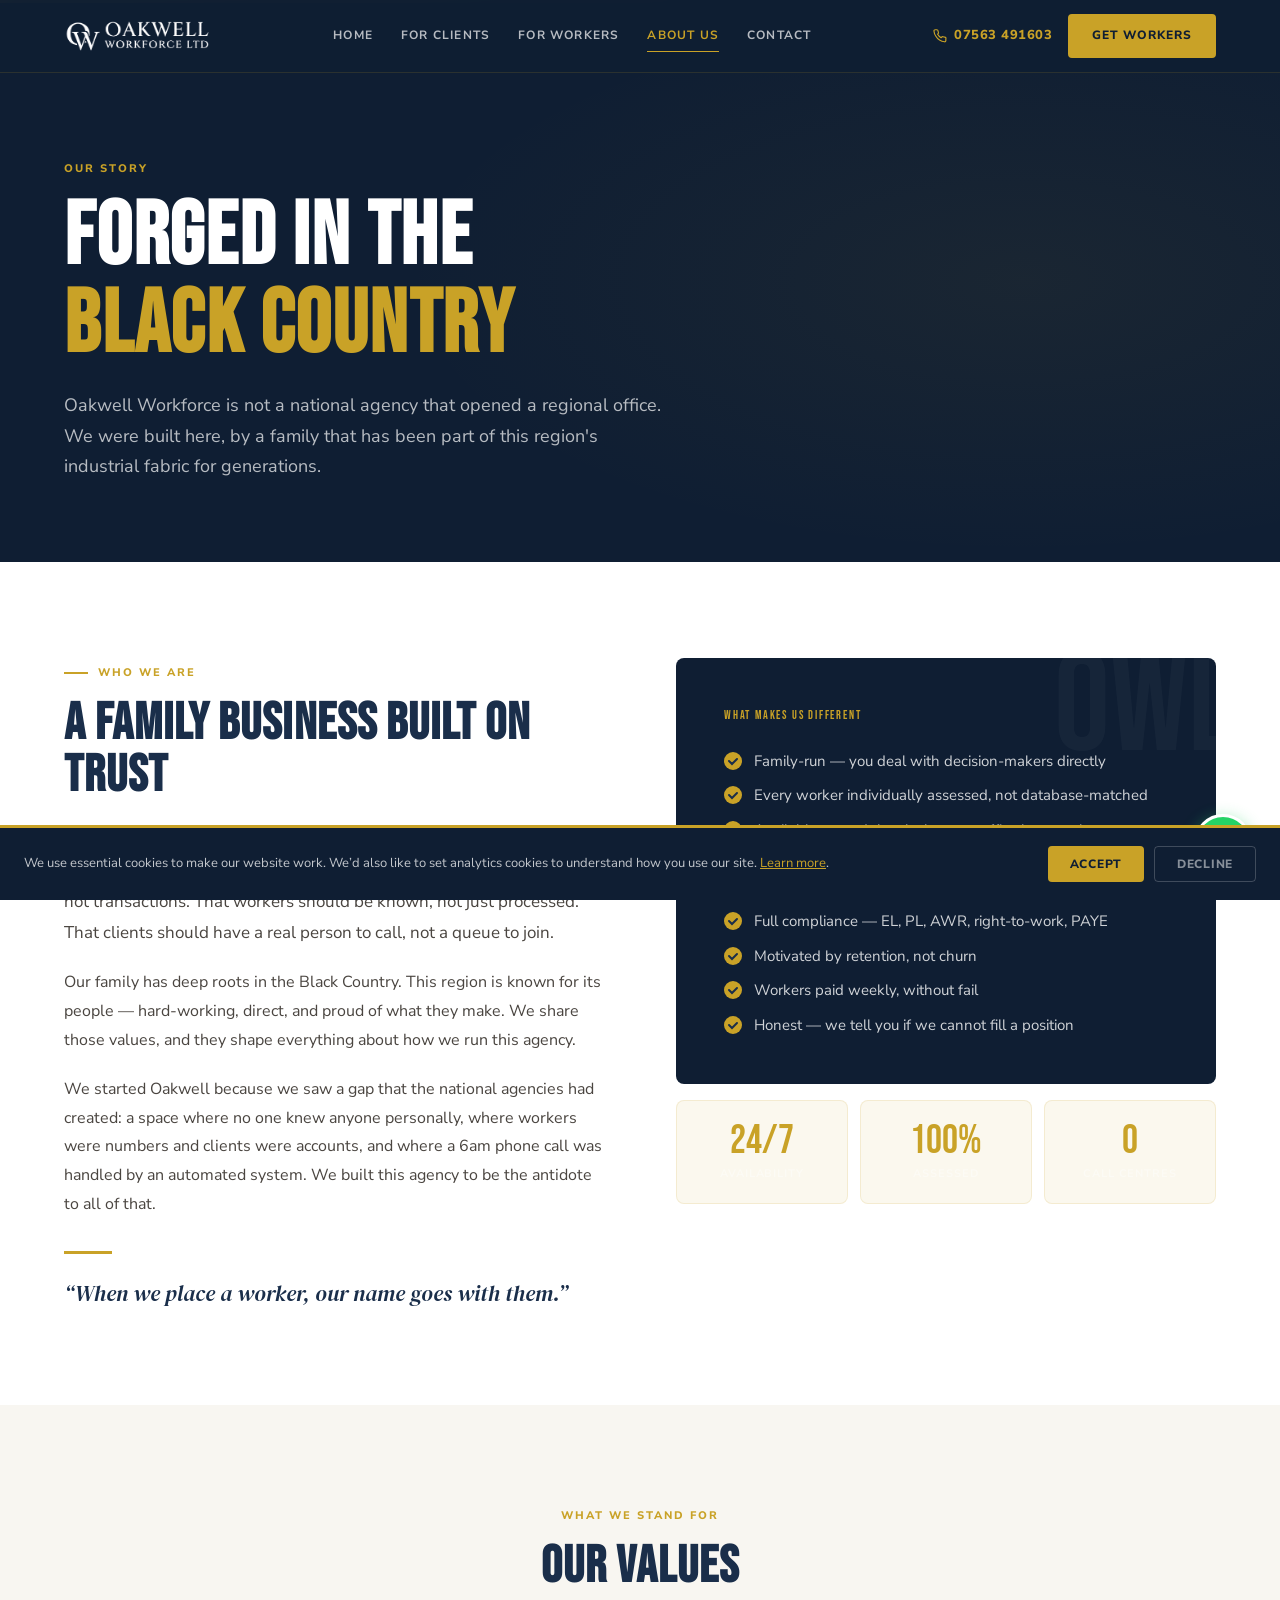
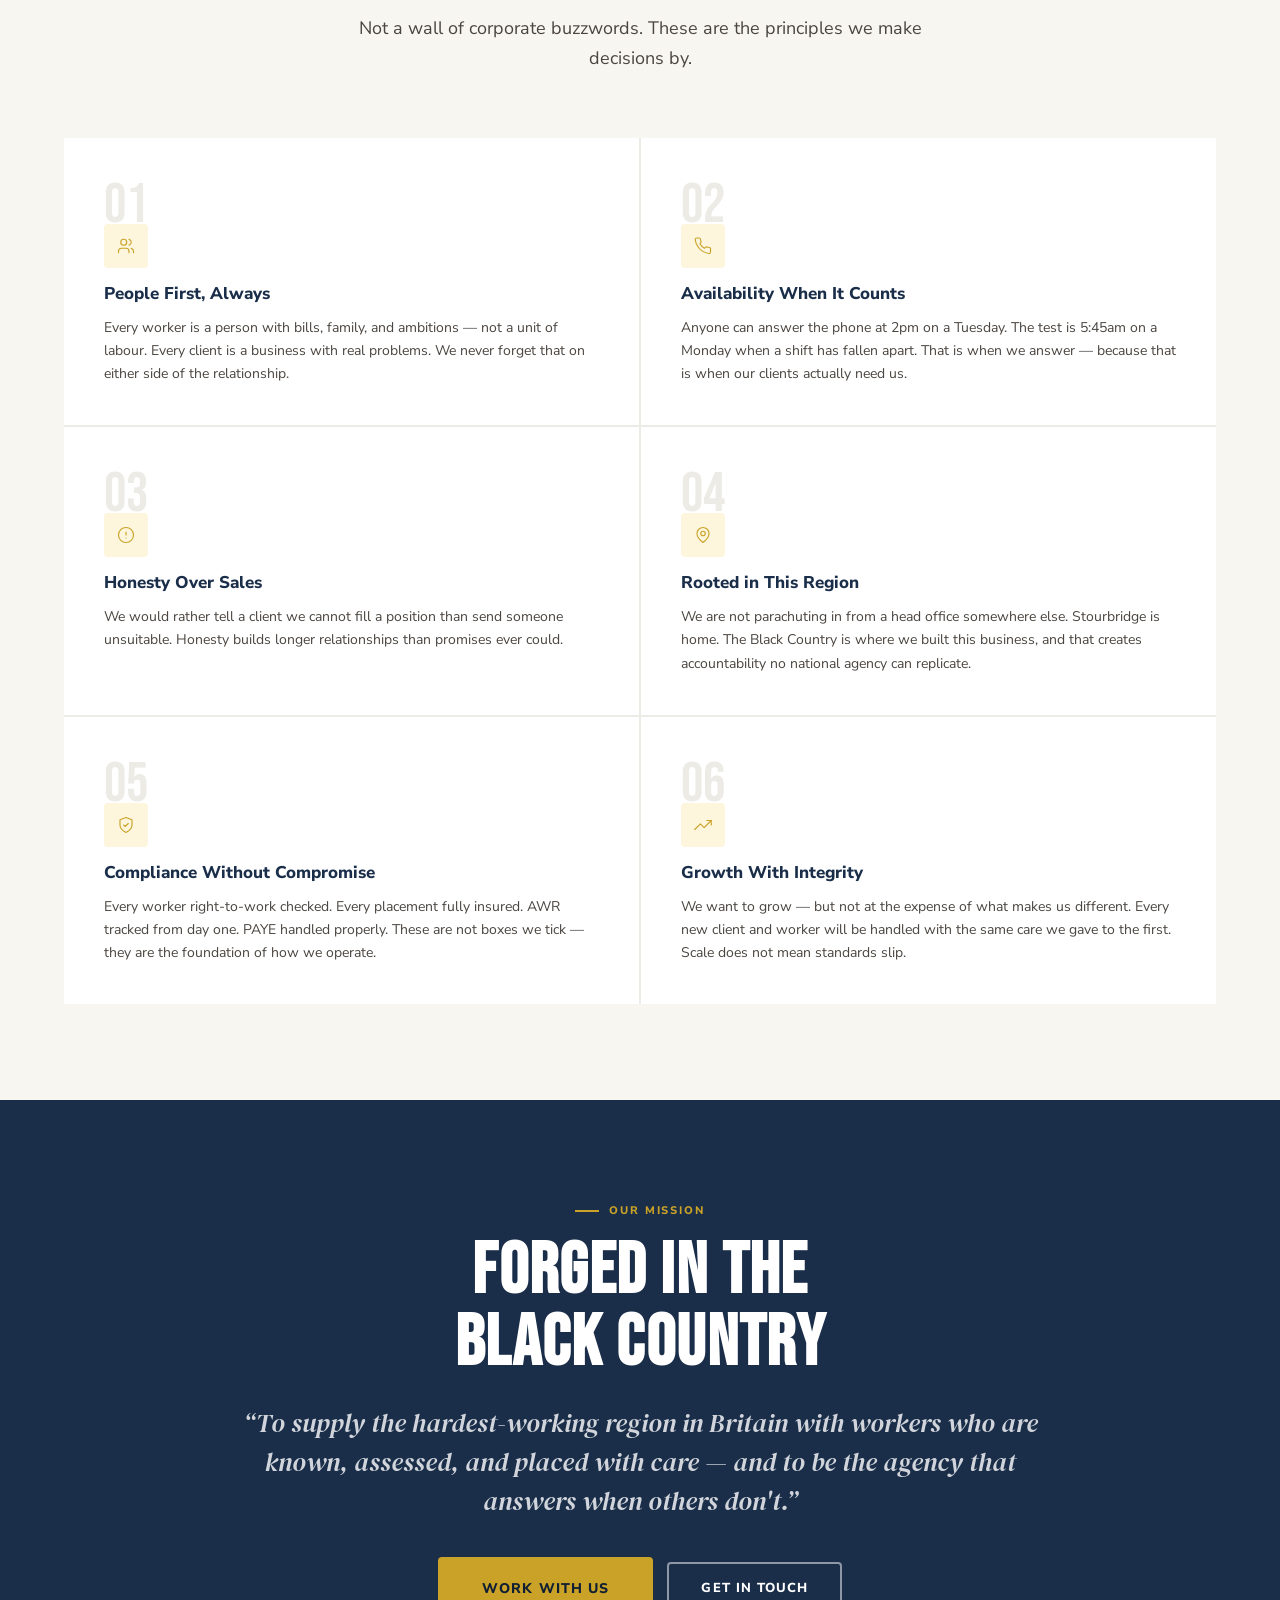
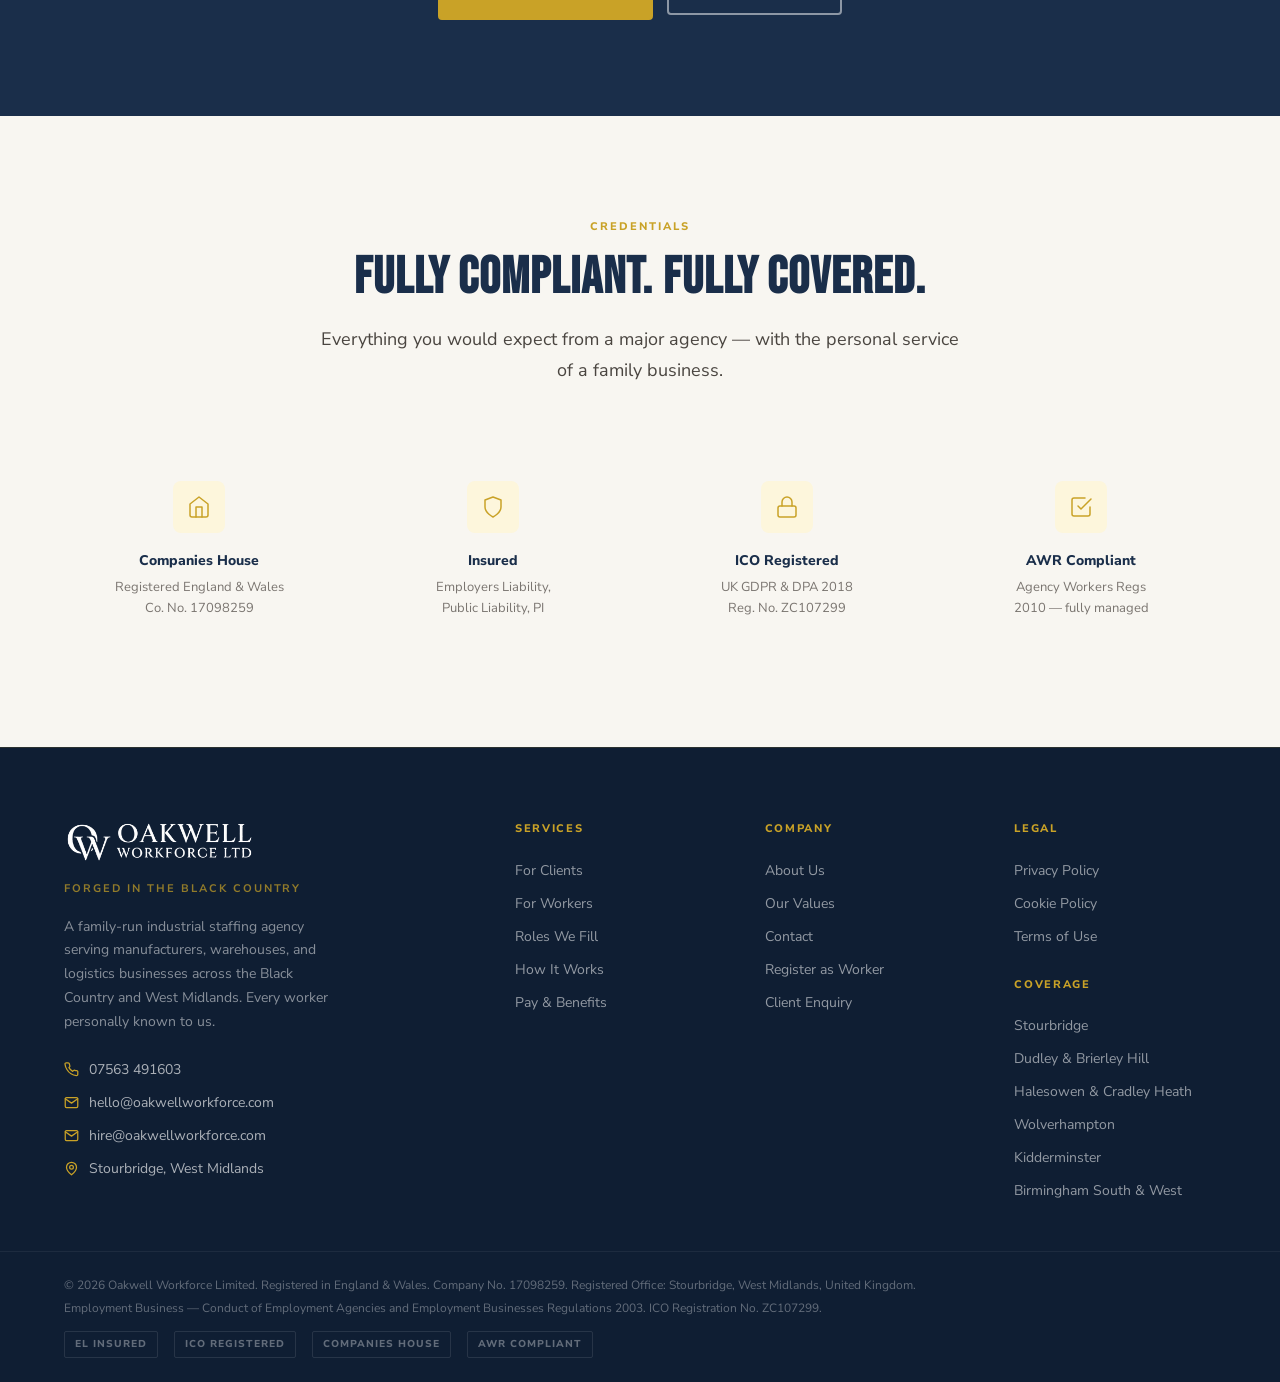
==== commit 2b18c2b0: "Add files via upload" ====
--- a/pages/about.html
+++ b/pages/about.html
@@ -106,9 +106,9 @@
     <p class="section-subtitle">Everything you would expect from a major agency &mdash; with the personal service of a family business.</p>
   </div>
   <div class="grid-4 reveal">
-    <div style="text-align:center;padding:32px 16px;"><div style="width:52px;height:52px;background:var(--gold-pale);border-radius:var(--radius-lg);display:flex;align-items:center;justify-content:center;margin:0 auto 16px;color:var(--gold);"><svg xmlns="http://www.w3.org/2000/svg" width="24" height="24" viewBox="0 0 24 24" fill="none" stroke="currentColor" stroke-width="1.5" stroke-linecap="round" stroke-linejoin="round"><path d="M3 9l9-7 9 7v11a2 2 0 0 1-2 2H5a2 2 0 0 1-2-2z"/><polyline points="9 22 9 12 15 12 15 22"/></svg></div><div style="font-size:14px;font-weight:800;color:var(--navy);margin-bottom:4px;">Companies House</div><div style="font-size:13px;color:var(--text-light);">Registered England &amp; Wales<br>Co. No. [INSERT]</div></div>
+    <div style="text-align:center;padding:32px 16px;"><div style="width:52px;height:52px;background:var(--gold-pale);border-radius:var(--radius-lg);display:flex;align-items:center;justify-content:center;margin:0 auto 16px;color:var(--gold);"><svg xmlns="http://www.w3.org/2000/svg" width="24" height="24" viewBox="0 0 24 24" fill="none" stroke="currentColor" stroke-width="1.5" stroke-linecap="round" stroke-linejoin="round"><path d="M3 9l9-7 9 7v11a2 2 0 0 1-2 2H5a2 2 0 0 1-2-2z"/><polyline points="9 22 9 12 15 12 15 22"/></svg></div><div style="font-size:14px;font-weight:800;color:var(--navy);margin-bottom:4px;">Companies House</div><div style="font-size:13px;color:var(--text-light);">Registered England &amp; Wales<br>Co. No. 17098259</div></div>
     <div style="text-align:center;padding:32px 16px;"><div style="width:52px;height:52px;background:var(--gold-pale);border-radius:var(--radius-lg);display:flex;align-items:center;justify-content:center;margin:0 auto 16px;color:var(--gold);"><svg xmlns="http://www.w3.org/2000/svg" width="24" height="24" viewBox="0 0 24 24" fill="none" stroke="currentColor" stroke-width="1.5" stroke-linecap="round" stroke-linejoin="round"><path d="M12 22s8-4 8-10V5l-8-3-8 3v7c0 6 8 10 8 10z"/></svg></div><div style="font-size:14px;font-weight:800;color:var(--navy);margin-bottom:4px;">Insured</div><div style="font-size:13px;color:var(--text-light);">Employers Liability,<br>Public Liability, PI</div></div>
-    <div style="text-align:center;padding:32px 16px;"><div style="width:52px;height:52px;background:var(--gold-pale);border-radius:var(--radius-lg);display:flex;align-items:center;justify-content:center;margin:0 auto 16px;color:var(--gold);"><svg xmlns="http://www.w3.org/2000/svg" width="24" height="24" viewBox="0 0 24 24" fill="none" stroke="currentColor" stroke-width="1.5" stroke-linecap="round" stroke-linejoin="round"><rect x="3" y="11" width="18" height="11" rx="2" ry="2"/><path d="M7 11V7a5 5 0 0 1 10 0v4"/></svg></div><div style="font-size:14px;font-weight:800;color:var(--navy);margin-bottom:4px;">ICO Registered</div><div style="font-size:13px;color:var(--text-light);">UK GDPR &amp; DPA 2018<br>Reg. No. [INSERT]</div></div>
+    <div style="text-align:center;padding:32px 16px;"><div style="width:52px;height:52px;background:var(--gold-pale);border-radius:var(--radius-lg);display:flex;align-items:center;justify-content:center;margin:0 auto 16px;color:var(--gold);"><svg xmlns="http://www.w3.org/2000/svg" width="24" height="24" viewBox="0 0 24 24" fill="none" stroke="currentColor" stroke-width="1.5" stroke-linecap="round" stroke-linejoin="round"><rect x="3" y="11" width="18" height="11" rx="2" ry="2"/><path d="M7 11V7a5 5 0 0 1 10 0v4"/></svg></div><div style="font-size:14px;font-weight:800;color:var(--navy);margin-bottom:4px;">ICO Registered</div><div style="font-size:13px;color:var(--text-light);">UK GDPR &amp; DPA 2018<br>Reg. No. ZC107299</div></div>
     <div style="text-align:center;padding:32px 16px;"><div style="width:52px;height:52px;background:var(--gold-pale);border-radius:var(--radius-lg);display:flex;align-items:center;justify-content:center;margin:0 auto 16px;color:var(--gold);"><svg xmlns="http://www.w3.org/2000/svg" width="24" height="24" viewBox="0 0 24 24" fill="none" stroke="currentColor" stroke-width="1.5" stroke-linecap="round" stroke-linejoin="round"><polyline points="9 11 12 14 22 4"/><path d="M21 12v7a2 2 0 0 1-2 2H5a2 2 0 0 1-2-2V5a2 2 0 0 1 2-2h11"/></svg></div><div style="font-size:14px;font-weight:800;color:var(--navy);margin-bottom:4px;">AWR Compliant</div><div style="font-size:13px;color:var(--text-light);">Agency Workers Regs<br>2010 &mdash; fully managed</div></div>
   </div>
 </div>
--- a/css/style.css
+++ b/css/style.css
@@ -166,3 +166,5 @@
 @media(max-width:1024px){.grid-4{grid-template-columns:repeat(2,1fr)}.footer-grid{grid-template-columns:1fr 1fr;gap:40px}}
 @media(max-width:768px){section{padding:64px 0}.nav-links,.nav-right .btn,.nav-right .nav-tel{display:none}.hamburger{display:flex}.grid-2,.grid-3{grid-template-columns:1fr;gap:32px}.form-grid{grid-template-columns:1fr}.footer-grid{grid-template-columns:1fr;gap:32px}.footer-bottom-inner{flex-direction:column;align-items:flex-start}.trust-bar-inner{gap:20px}.trust-divider{display:none}.page-hero{padding:130px 0 60px}}
 @media(max-width:480px){.container{padding:0 16px}.btn--lg{padding:14px 28px;font-size:13px}.btn-group{flex-direction:column}.btn-group .btn{width:100%;justify-content:center}}
+@media(max-width:1024px){.contact-4-grid{grid-template-columns:repeat(2,1fr)!important}}
+@media(max-width:480px){.contact-4-grid{grid-template-columns:1fr!important}}
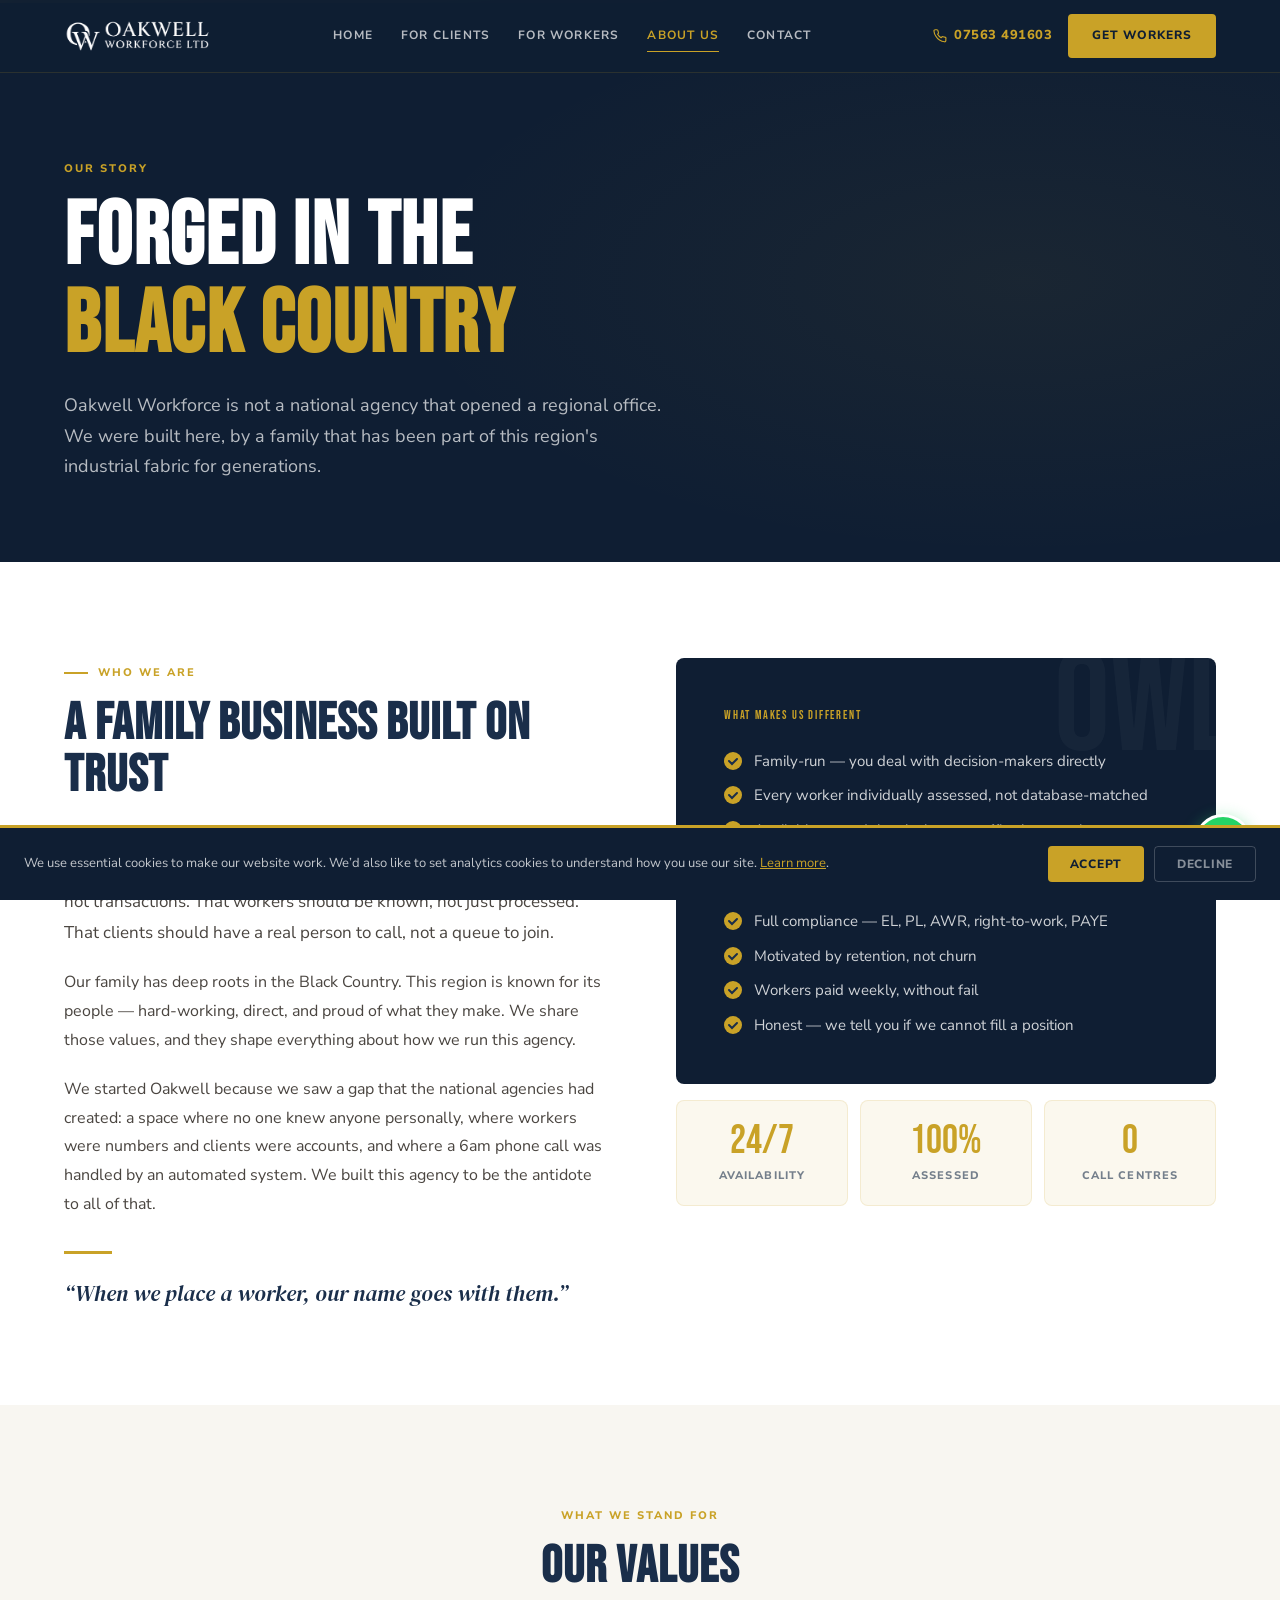
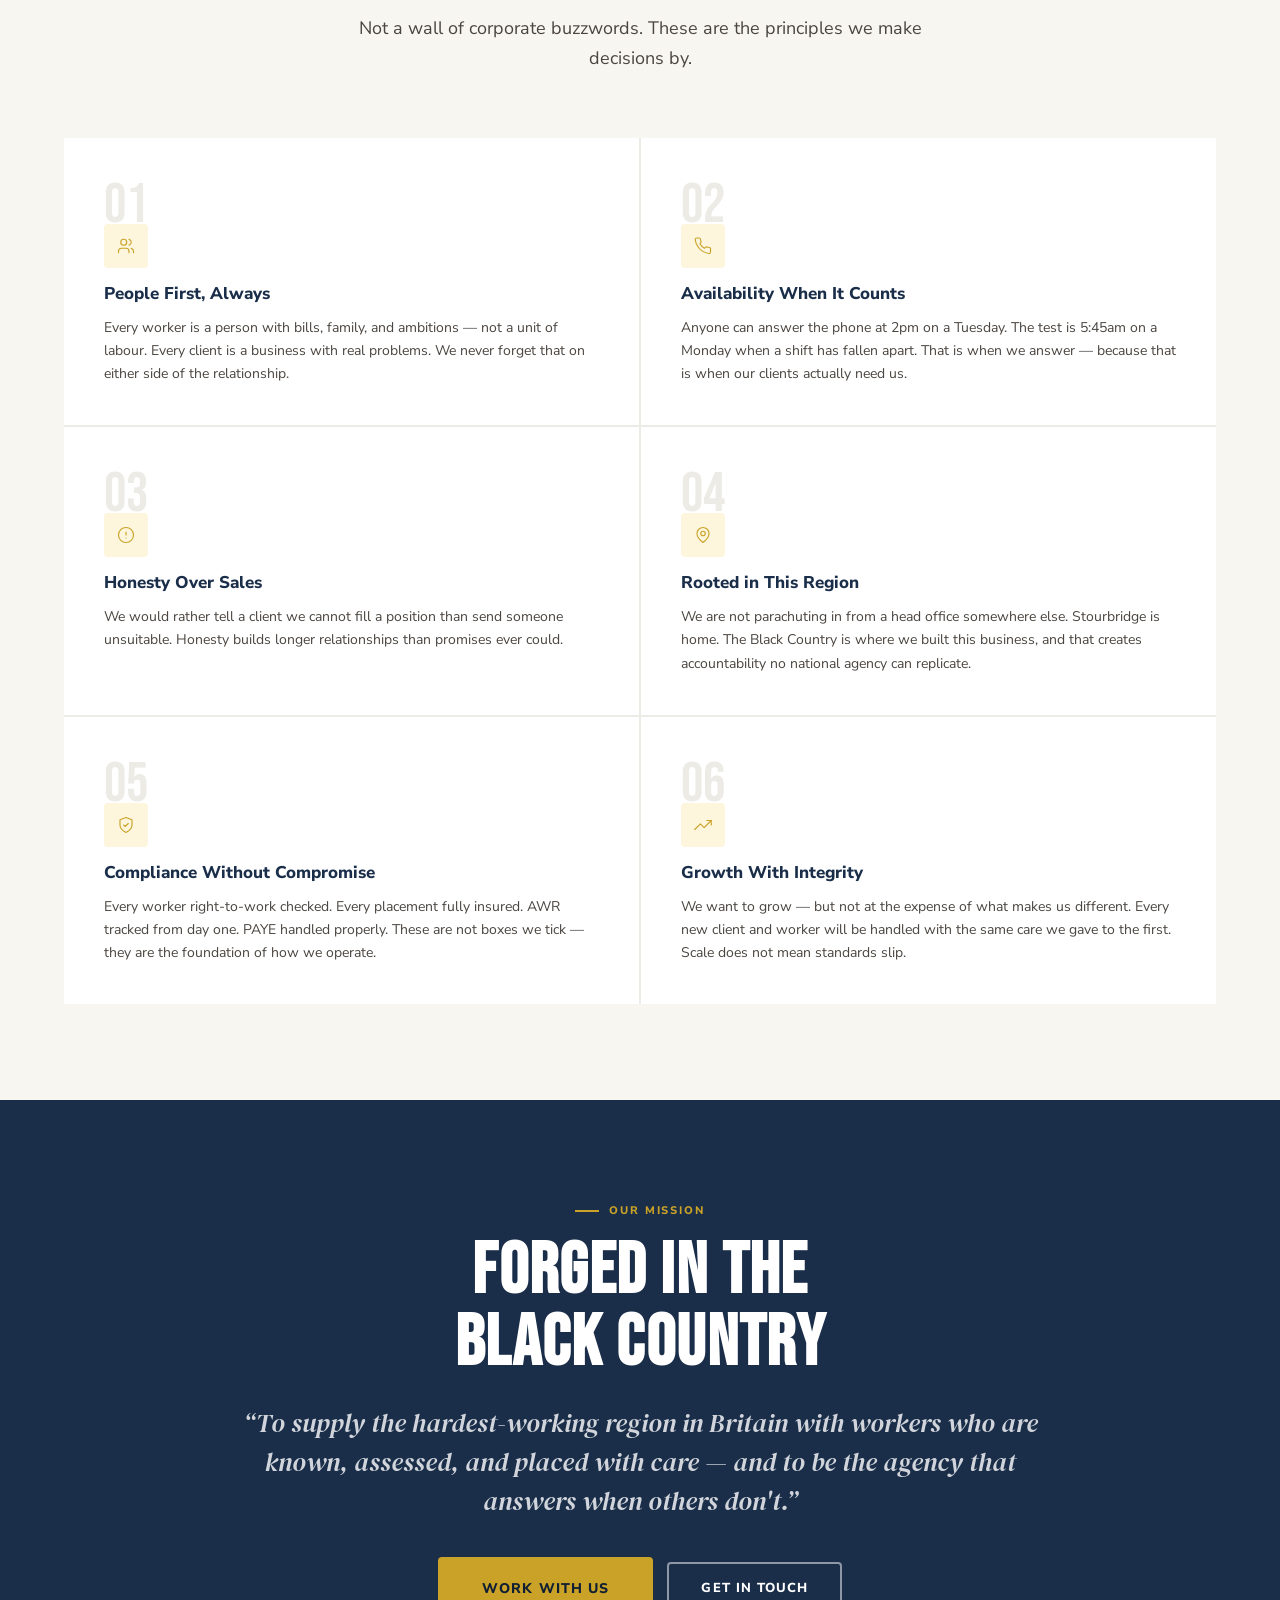
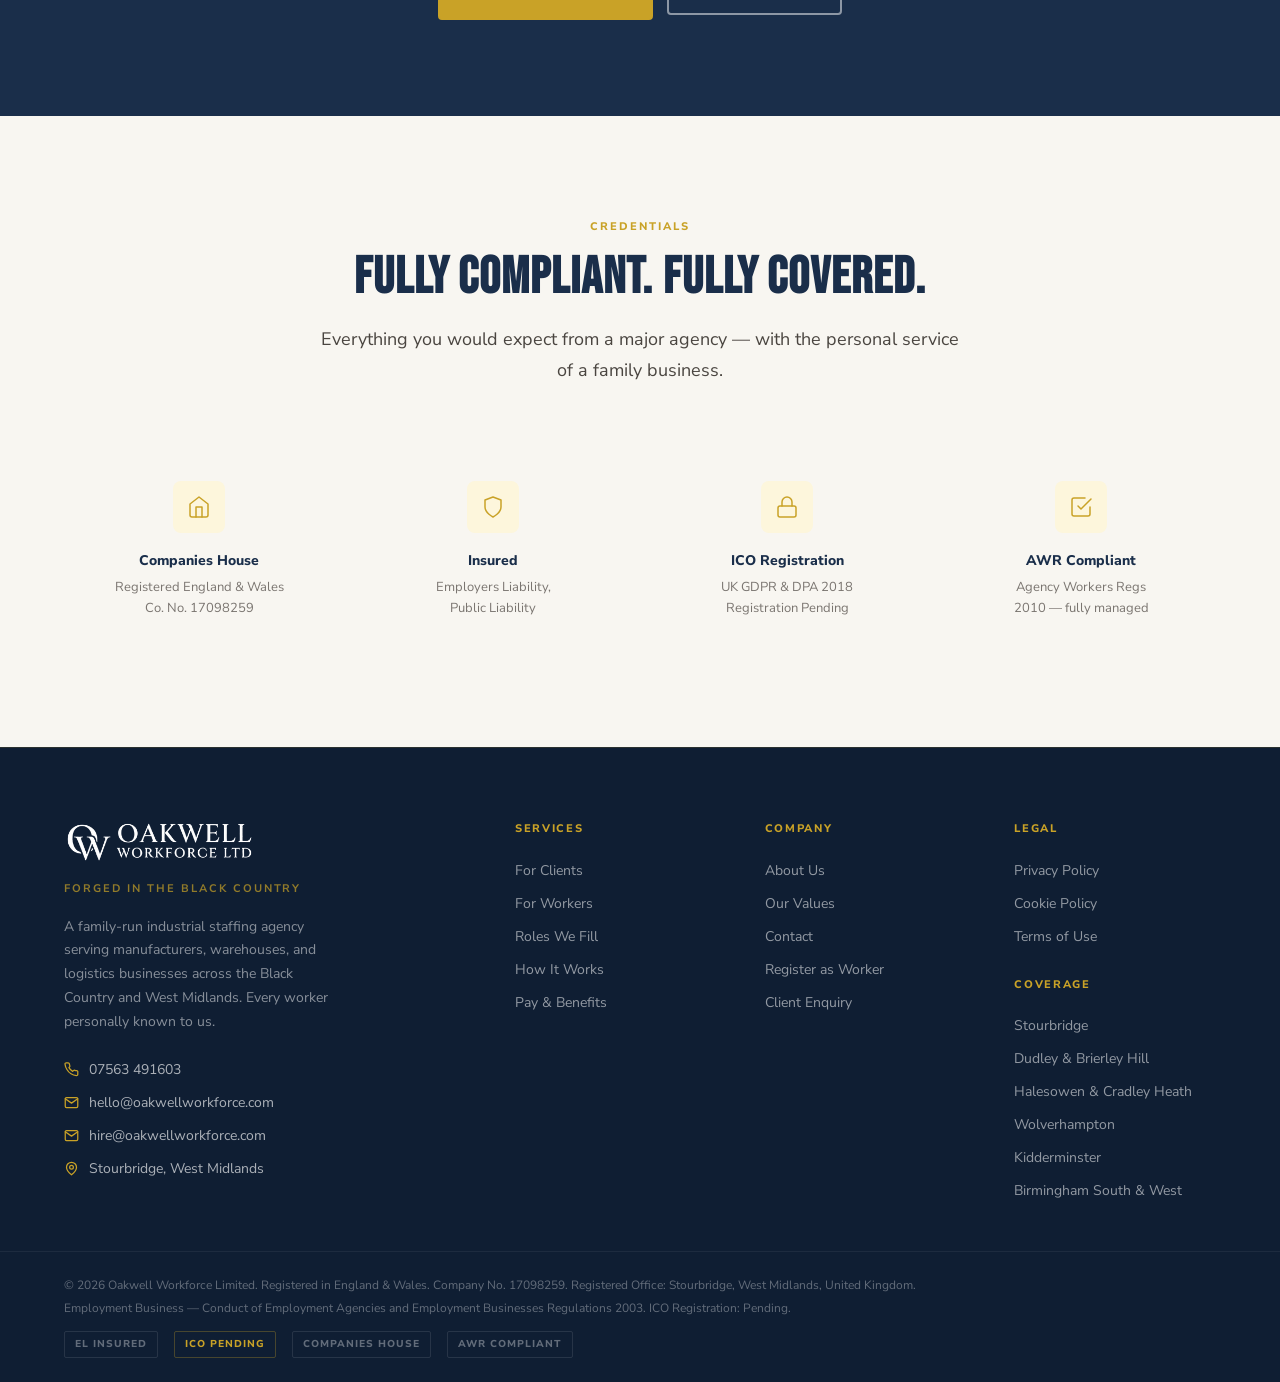
==== commit 8fabf8e2: "Add files via upload" ====
--- a/pages/about.html
+++ b/pages/about.html
@@ -59,9 +59,9 @@
         </div>
       </div>
       <div style="display:grid;grid-template-columns:repeat(3,1fr);gap:12px;margin-top:16px;">
-        <div style="background:rgba(201,162,39,0.08);border:1px solid rgba(201,162,39,0.15);border-radius:var(--radius-lg);padding:20px;text-align:center;"><div style="font-family:'Bebas Neue',sans-serif;font-size:40px;color:var(--gold);line-height:1;">24/7</div><div style="font-size:11px;color:rgba(255,255,255,0.4);font-weight:700;text-transform:uppercase;letter-spacing:0.08em;margin-top:4px;">Availability</div></div>
-        <div style="background:rgba(201,162,39,0.08);border:1px solid rgba(201,162,39,0.15);border-radius:var(--radius-lg);padding:20px;text-align:center;"><div style="font-family:'Bebas Neue',sans-serif;font-size:40px;color:var(--gold);line-height:1;">100%</div><div style="font-size:11px;color:rgba(255,255,255,0.4);font-weight:700;text-transform:uppercase;letter-spacing:0.08em;margin-top:4px;">Assessed</div></div>
-        <div style="background:rgba(201,162,39,0.08);border:1px solid rgba(201,162,39,0.15);border-radius:var(--radius-lg);padding:20px;text-align:center;"><div style="font-family:'Bebas Neue',sans-serif;font-size:40px;color:var(--gold);line-height:1;">0</div><div style="font-size:11px;color:rgba(255,255,255,0.4);font-weight:700;text-transform:uppercase;letter-spacing:0.08em;margin-top:4px;">Call Centres</div></div>
+        <div style="background:rgba(201,162,39,0.08);border:1px solid rgba(201,162,39,0.15);border-radius:var(--radius-lg);padding:20px;text-align:center;"><div style="font-family:'Bebas Neue',sans-serif;font-size:40px;color:var(--gold);line-height:1;">24/7</div><div style="font-size:11px;color:rgba(26,46,74,0.6);font-weight:800;text-transform:uppercase;letter-spacing:0.1em;margin-top:6px;">Availability</div></div>
+        <div style="background:rgba(201,162,39,0.08);border:1px solid rgba(201,162,39,0.15);border-radius:var(--radius-lg);padding:20px;text-align:center;"><div style="font-family:'Bebas Neue',sans-serif;font-size:40px;color:var(--gold);line-height:1;">100%</div><div style="font-size:11px;color:rgba(26,46,74,0.6);font-weight:800;text-transform:uppercase;letter-spacing:0.1em;margin-top:6px;">Assessed</div></div>
+        <div style="background:rgba(201,162,39,0.08);border:1px solid rgba(201,162,39,0.15);border-radius:var(--radius-lg);padding:20px;text-align:center;"><div style="font-family:'Bebas Neue',sans-serif;font-size:40px;color:var(--gold);line-height:1;">0</div><div style="font-size:11px;color:rgba(26,46,74,0.6);font-weight:800;text-transform:uppercase;letter-spacing:0.1em;margin-top:6px;">Call Centres</div></div>
       </div>
     </div>
   </div>
@@ -107,8 +107,8 @@
   </div>
   <div class="grid-4 reveal">
     <div style="text-align:center;padding:32px 16px;"><div style="width:52px;height:52px;background:var(--gold-pale);border-radius:var(--radius-lg);display:flex;align-items:center;justify-content:center;margin:0 auto 16px;color:var(--gold);"><svg xmlns="http://www.w3.org/2000/svg" width="24" height="24" viewBox="0 0 24 24" fill="none" stroke="currentColor" stroke-width="1.5" stroke-linecap="round" stroke-linejoin="round"><path d="M3 9l9-7 9 7v11a2 2 0 0 1-2 2H5a2 2 0 0 1-2-2z"/><polyline points="9 22 9 12 15 12 15 22"/></svg></div><div style="font-size:14px;font-weight:800;color:var(--navy);margin-bottom:4px;">Companies House</div><div style="font-size:13px;color:var(--text-light);">Registered England &amp; Wales<br>Co. No. 17098259</div></div>
-    <div style="text-align:center;padding:32px 16px;"><div style="width:52px;height:52px;background:var(--gold-pale);border-radius:var(--radius-lg);display:flex;align-items:center;justify-content:center;margin:0 auto 16px;color:var(--gold);"><svg xmlns="http://www.w3.org/2000/svg" width="24" height="24" viewBox="0 0 24 24" fill="none" stroke="currentColor" stroke-width="1.5" stroke-linecap="round" stroke-linejoin="round"><path d="M12 22s8-4 8-10V5l-8-3-8 3v7c0 6 8 10 8 10z"/></svg></div><div style="font-size:14px;font-weight:800;color:var(--navy);margin-bottom:4px;">Insured</div><div style="font-size:13px;color:var(--text-light);">Employers Liability,<br>Public Liability, PI</div></div>
-    <div style="text-align:center;padding:32px 16px;"><div style="width:52px;height:52px;background:var(--gold-pale);border-radius:var(--radius-lg);display:flex;align-items:center;justify-content:center;margin:0 auto 16px;color:var(--gold);"><svg xmlns="http://www.w3.org/2000/svg" width="24" height="24" viewBox="0 0 24 24" fill="none" stroke="currentColor" stroke-width="1.5" stroke-linecap="round" stroke-linejoin="round"><rect x="3" y="11" width="18" height="11" rx="2" ry="2"/><path d="M7 11V7a5 5 0 0 1 10 0v4"/></svg></div><div style="font-size:14px;font-weight:800;color:var(--navy);margin-bottom:4px;">ICO Registered</div><div style="font-size:13px;color:var(--text-light);">UK GDPR &amp; DPA 2018<br>Reg. No. ZC107299</div></div>
+    <div style="text-align:center;padding:32px 16px;"><div style="width:52px;height:52px;background:var(--gold-pale);border-radius:var(--radius-lg);display:flex;align-items:center;justify-content:center;margin:0 auto 16px;color:var(--gold);"><svg xmlns="http://www.w3.org/2000/svg" width="24" height="24" viewBox="0 0 24 24" fill="none" stroke="currentColor" stroke-width="1.5" stroke-linecap="round" stroke-linejoin="round"><path d="M12 22s8-4 8-10V5l-8-3-8 3v7c0 6 8 10 8 10z"/></svg></div><div style="font-size:14px;font-weight:800;color:var(--navy);margin-bottom:4px;">Insured</div><div style="font-size:13px;color:var(--text-light);">Employers Liability,<br>Public Liability</div></div>
+    <div style="text-align:center;padding:32px 16px;"><div style="width:52px;height:52px;background:var(--gold-pale);border-radius:var(--radius-lg);display:flex;align-items:center;justify-content:center;margin:0 auto 16px;color:var(--gold);"><svg xmlns="http://www.w3.org/2000/svg" width="24" height="24" viewBox="0 0 24 24" fill="none" stroke="currentColor" stroke-width="1.5" stroke-linecap="round" stroke-linejoin="round"><rect x="3" y="11" width="18" height="11" rx="2" ry="2"/><path d="M7 11V7a5 5 0 0 1 10 0v4"/></svg></div><div style="font-size:14px;font-weight:800;color:var(--navy);margin-bottom:4px;">ICO Registration</div><div style="font-size:13px;color:var(--text-light);">UK GDPR &amp; DPA 2018<br>Registration Pending</div></div>
     <div style="text-align:center;padding:32px 16px;"><div style="width:52px;height:52px;background:var(--gold-pale);border-radius:var(--radius-lg);display:flex;align-items:center;justify-content:center;margin:0 auto 16px;color:var(--gold);"><svg xmlns="http://www.w3.org/2000/svg" width="24" height="24" viewBox="0 0 24 24" fill="none" stroke="currentColor" stroke-width="1.5" stroke-linecap="round" stroke-linejoin="round"><polyline points="9 11 12 14 22 4"/><path d="M21 12v7a2 2 0 0 1-2 2H5a2 2 0 0 1-2-2V5a2 2 0 0 1 2-2h11"/></svg></div><div style="font-size:14px;font-weight:800;color:var(--navy);margin-bottom:4px;">AWR Compliant</div><div style="font-size:13px;color:var(--text-light);">Agency Workers Regs<br>2010 &mdash; fully managed</div></div>
   </div>
 </div>
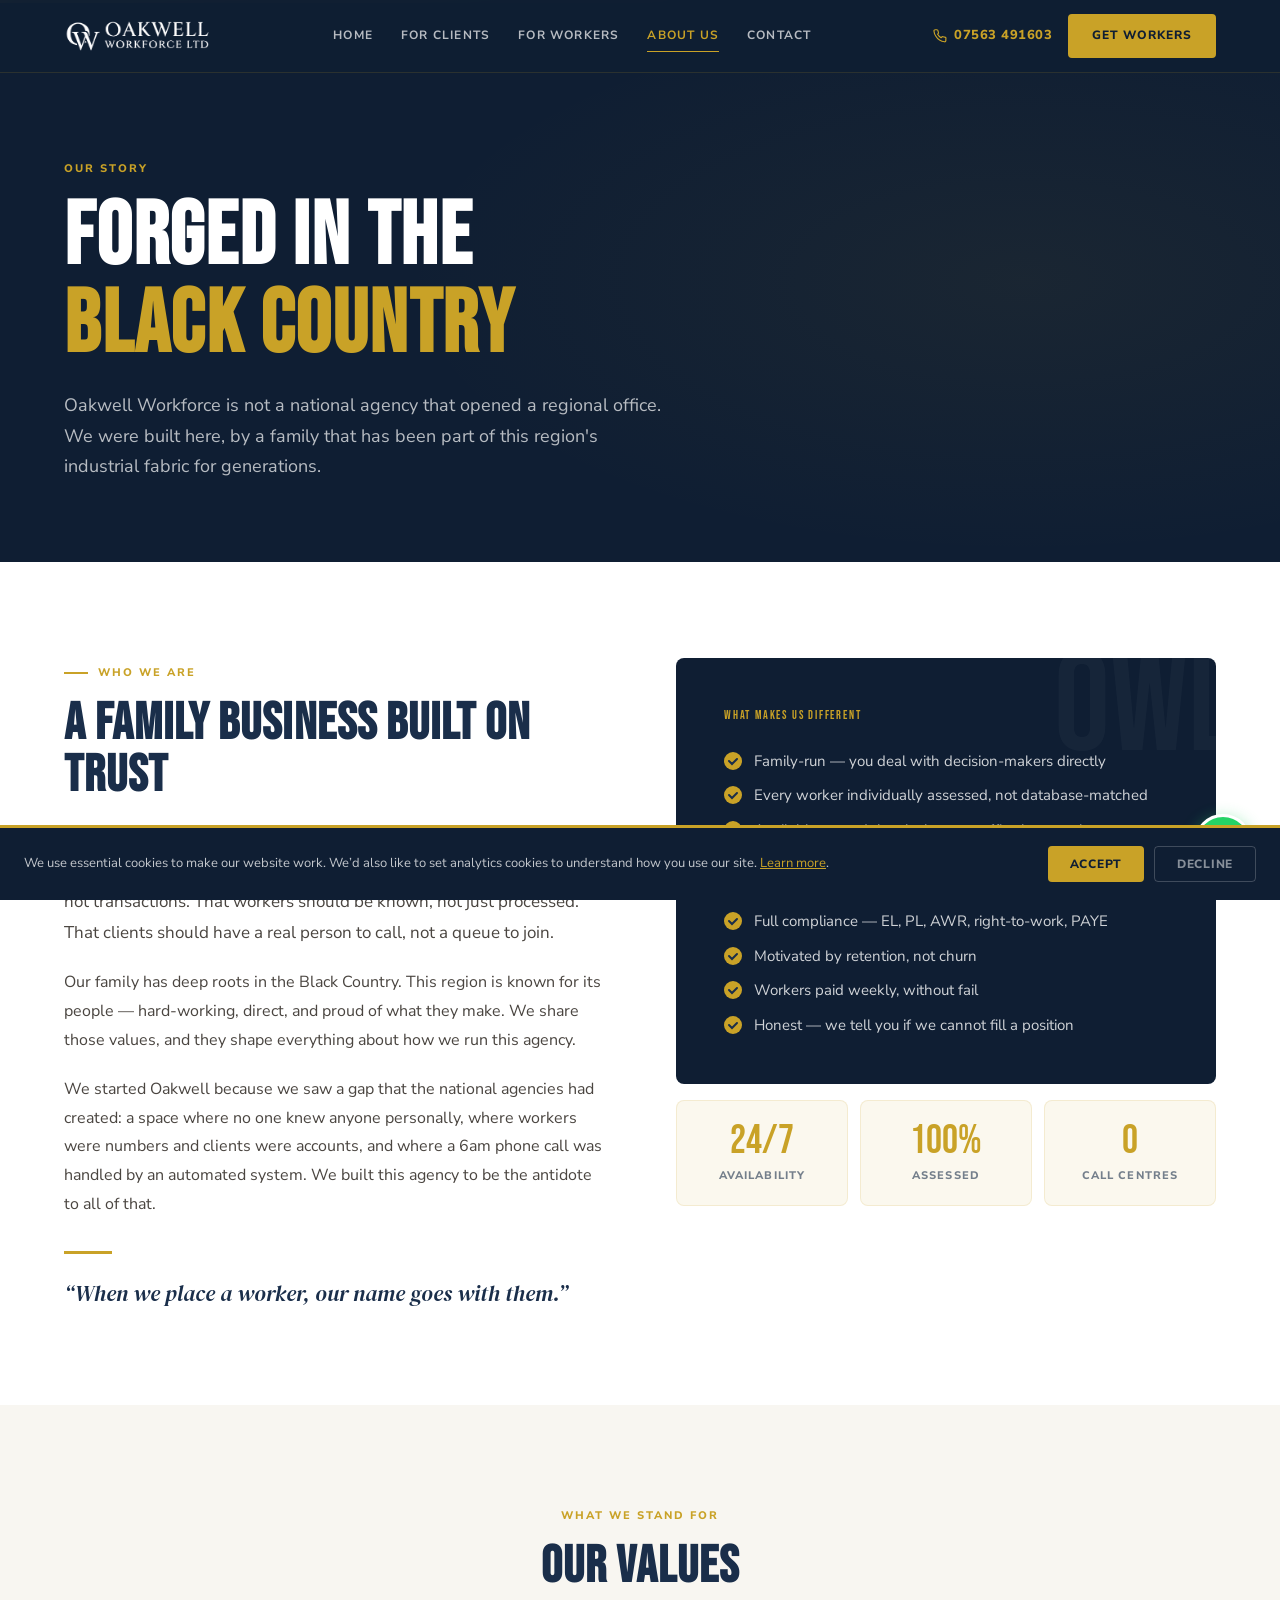
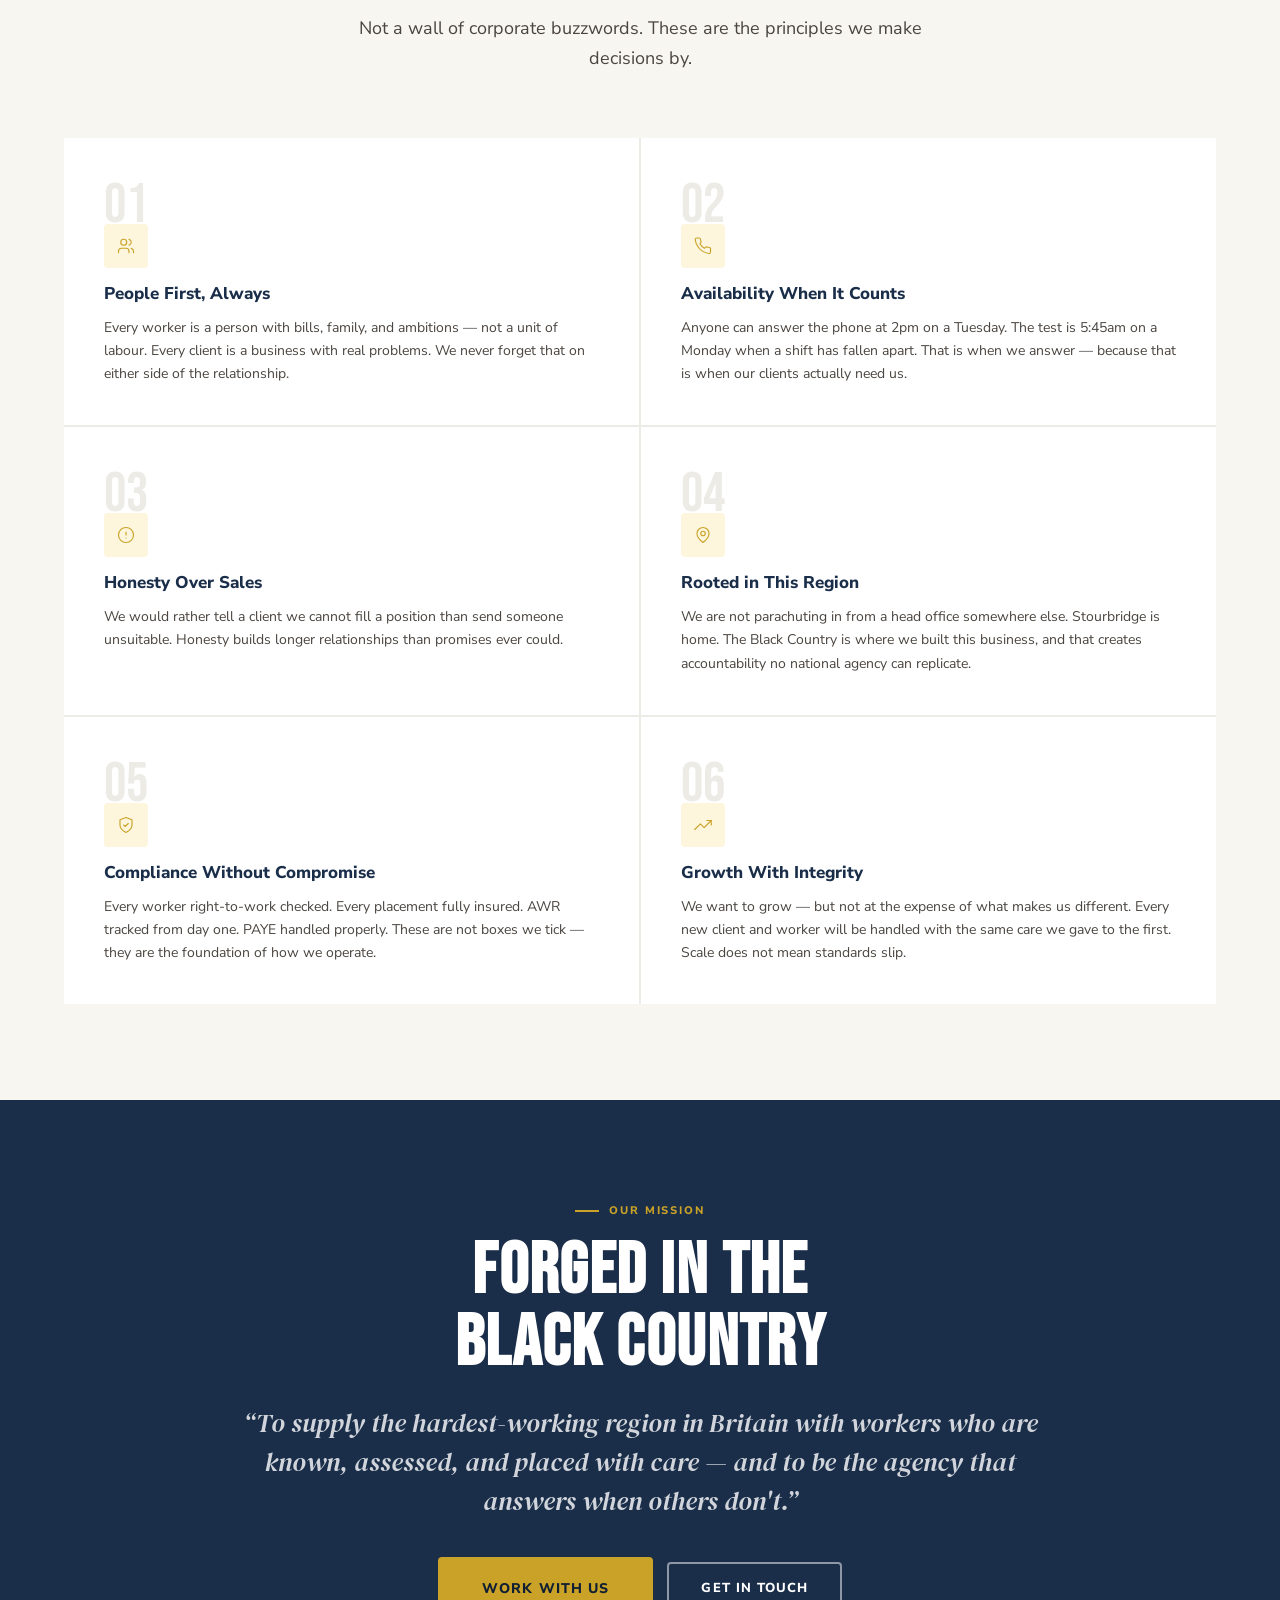
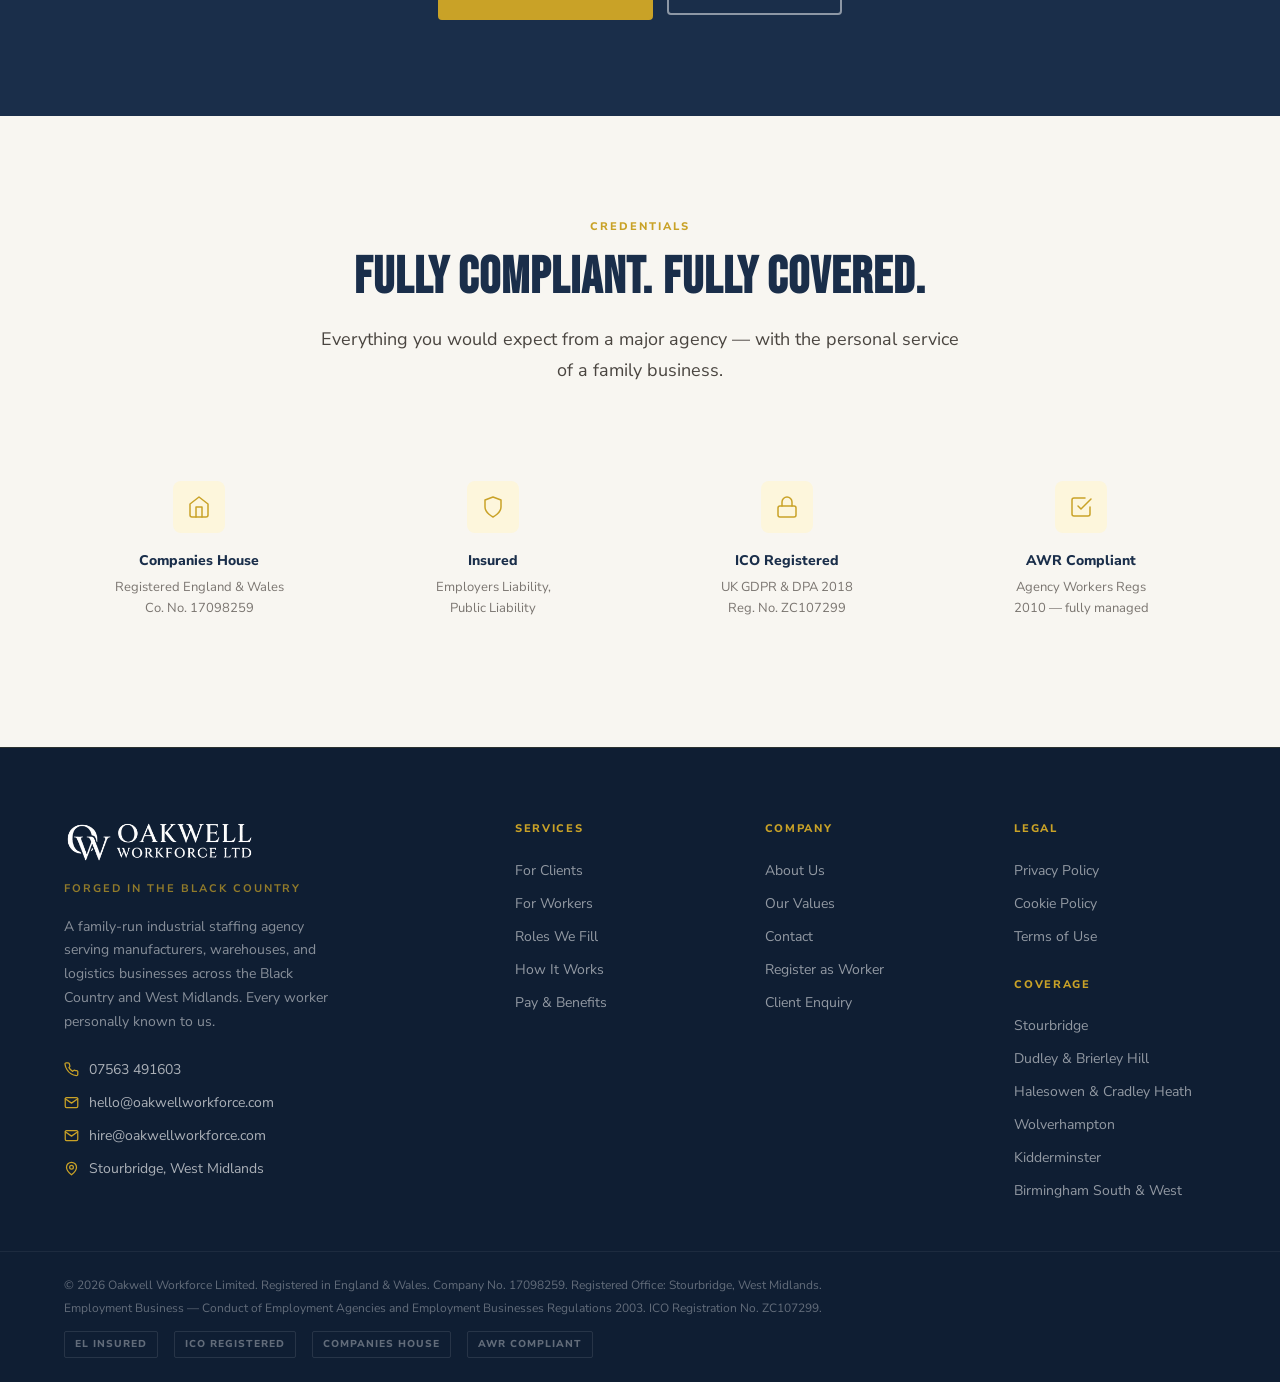
==== commit d5c6031a: "Add files via upload" ====
--- a/pages/about.html
+++ b/pages/about.html
@@ -108,7 +108,7 @@
   <div class="grid-4 reveal">
     <div style="text-align:center;padding:32px 16px;"><div style="width:52px;height:52px;background:var(--gold-pale);border-radius:var(--radius-lg);display:flex;align-items:center;justify-content:center;margin:0 auto 16px;color:var(--gold);"><svg xmlns="http://www.w3.org/2000/svg" width="24" height="24" viewBox="0 0 24 24" fill="none" stroke="currentColor" stroke-width="1.5" stroke-linecap="round" stroke-linejoin="round"><path d="M3 9l9-7 9 7v11a2 2 0 0 1-2 2H5a2 2 0 0 1-2-2z"/><polyline points="9 22 9 12 15 12 15 22"/></svg></div><div style="font-size:14px;font-weight:800;color:var(--navy);margin-bottom:4px;">Companies House</div><div style="font-size:13px;color:var(--text-light);">Registered England &amp; Wales<br>Co. No. 17098259</div></div>
     <div style="text-align:center;padding:32px 16px;"><div style="width:52px;height:52px;background:var(--gold-pale);border-radius:var(--radius-lg);display:flex;align-items:center;justify-content:center;margin:0 auto 16px;color:var(--gold);"><svg xmlns="http://www.w3.org/2000/svg" width="24" height="24" viewBox="0 0 24 24" fill="none" stroke="currentColor" stroke-width="1.5" stroke-linecap="round" stroke-linejoin="round"><path d="M12 22s8-4 8-10V5l-8-3-8 3v7c0 6 8 10 8 10z"/></svg></div><div style="font-size:14px;font-weight:800;color:var(--navy);margin-bottom:4px;">Insured</div><div style="font-size:13px;color:var(--text-light);">Employers Liability,<br>Public Liability</div></div>
-    <div style="text-align:center;padding:32px 16px;"><div style="width:52px;height:52px;background:var(--gold-pale);border-radius:var(--radius-lg);display:flex;align-items:center;justify-content:center;margin:0 auto 16px;color:var(--gold);"><svg xmlns="http://www.w3.org/2000/svg" width="24" height="24" viewBox="0 0 24 24" fill="none" stroke="currentColor" stroke-width="1.5" stroke-linecap="round" stroke-linejoin="round"><rect x="3" y="11" width="18" height="11" rx="2" ry="2"/><path d="M7 11V7a5 5 0 0 1 10 0v4"/></svg></div><div style="font-size:14px;font-weight:800;color:var(--navy);margin-bottom:4px;">ICO Registration</div><div style="font-size:13px;color:var(--text-light);">UK GDPR &amp; DPA 2018<br>Registration Pending</div></div>
+    <div style="text-align:center;padding:32px 16px;"><div style="width:52px;height:52px;background:var(--gold-pale);border-radius:var(--radius-lg);display:flex;align-items:center;justify-content:center;margin:0 auto 16px;color:var(--gold);"><svg xmlns="http://www.w3.org/2000/svg" width="24" height="24" viewBox="0 0 24 24" fill="none" stroke="currentColor" stroke-width="1.5" stroke-linecap="round" stroke-linejoin="round"><rect x="3" y="11" width="18" height="11" rx="2" ry="2"/><path d="M7 11V7a5 5 0 0 1 10 0v4"/></svg></div><div style="font-size:14px;font-weight:800;color:var(--navy);margin-bottom:4px;">ICO Registered</div><div style="font-size:13px;color:var(--text-light);">UK GDPR &amp; DPA 2018<br>Reg. No. ZC107299</div></div>
     <div style="text-align:center;padding:32px 16px;"><div style="width:52px;height:52px;background:var(--gold-pale);border-radius:var(--radius-lg);display:flex;align-items:center;justify-content:center;margin:0 auto 16px;color:var(--gold);"><svg xmlns="http://www.w3.org/2000/svg" width="24" height="24" viewBox="0 0 24 24" fill="none" stroke="currentColor" stroke-width="1.5" stroke-linecap="round" stroke-linejoin="round"><polyline points="9 11 12 14 22 4"/><path d="M21 12v7a2 2 0 0 1-2 2H5a2 2 0 0 1-2-2V5a2 2 0 0 1 2-2h11"/></svg></div><div style="font-size:14px;font-weight:800;color:var(--navy);margin-bottom:4px;">AWR Compliant</div><div style="font-size:13px;color:var(--text-light);">Agency Workers Regs<br>2010 &mdash; fully managed</div></div>
   </div>
 </div>
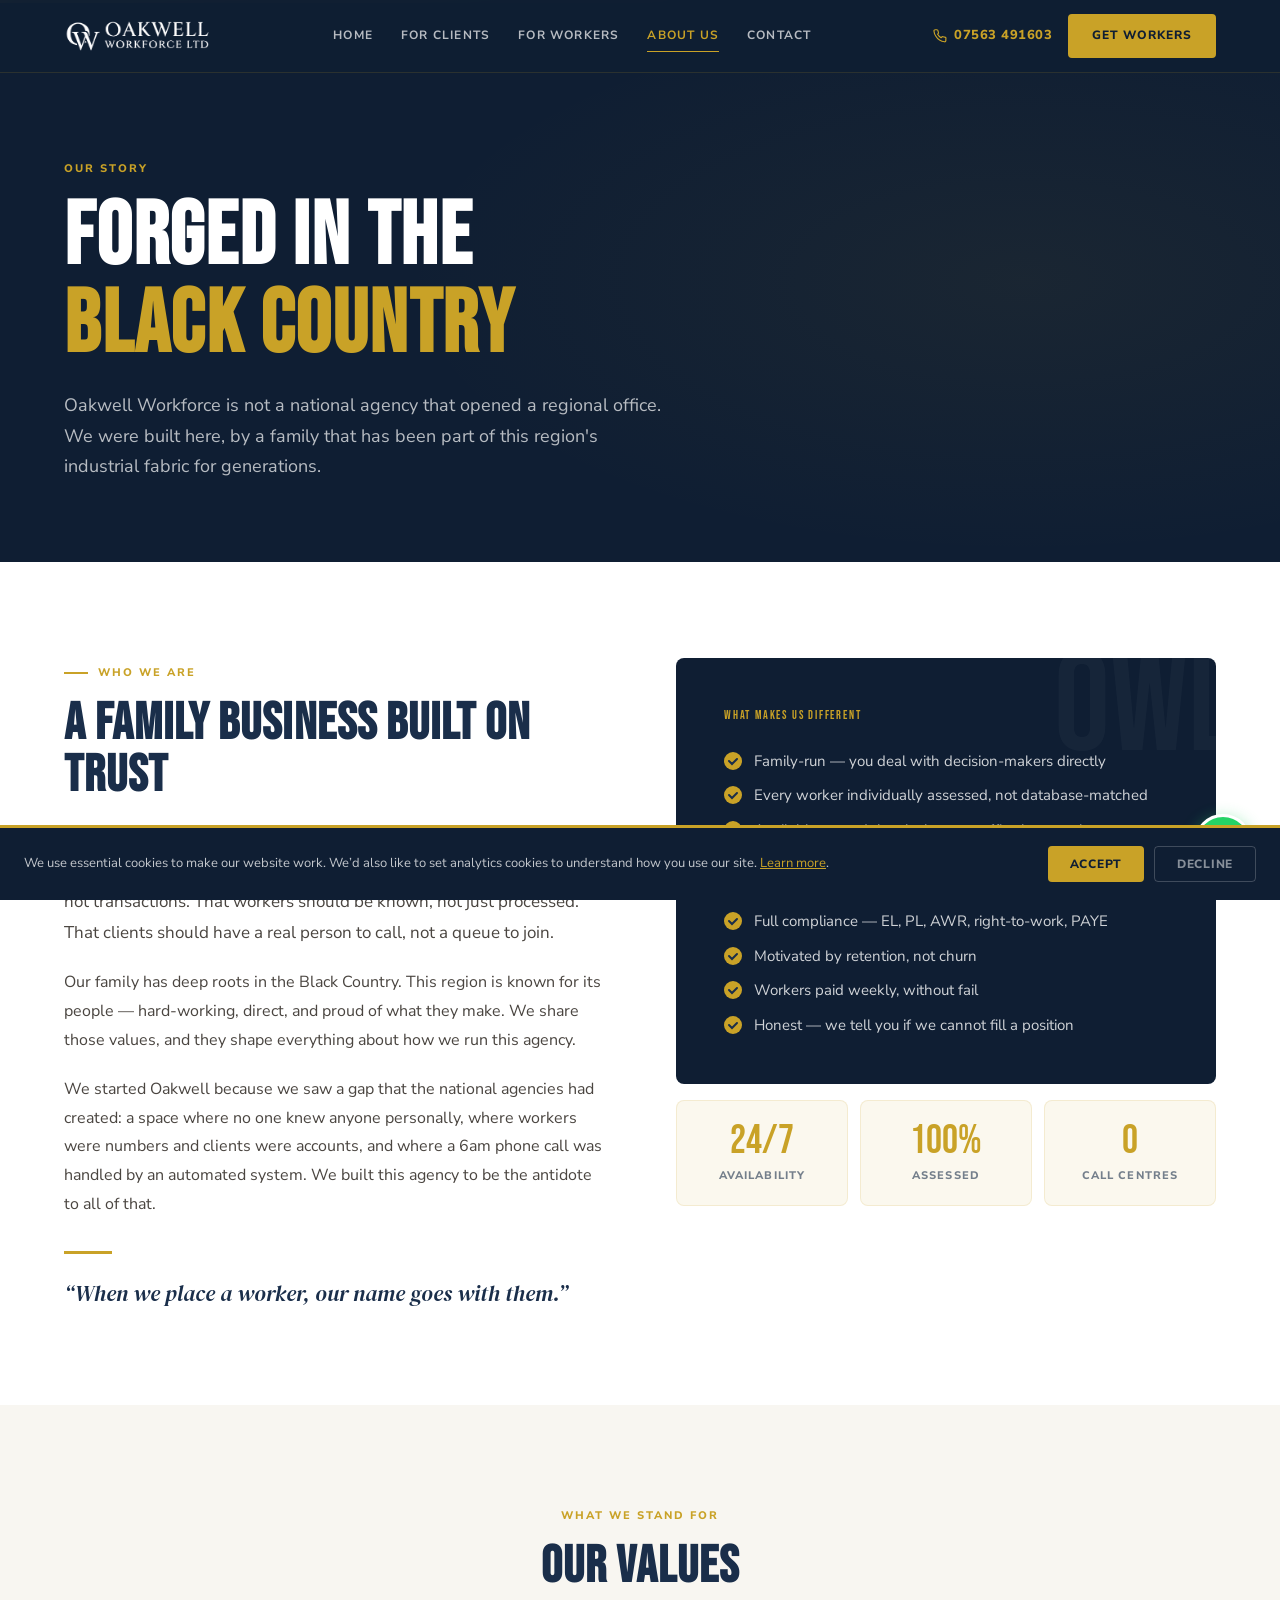
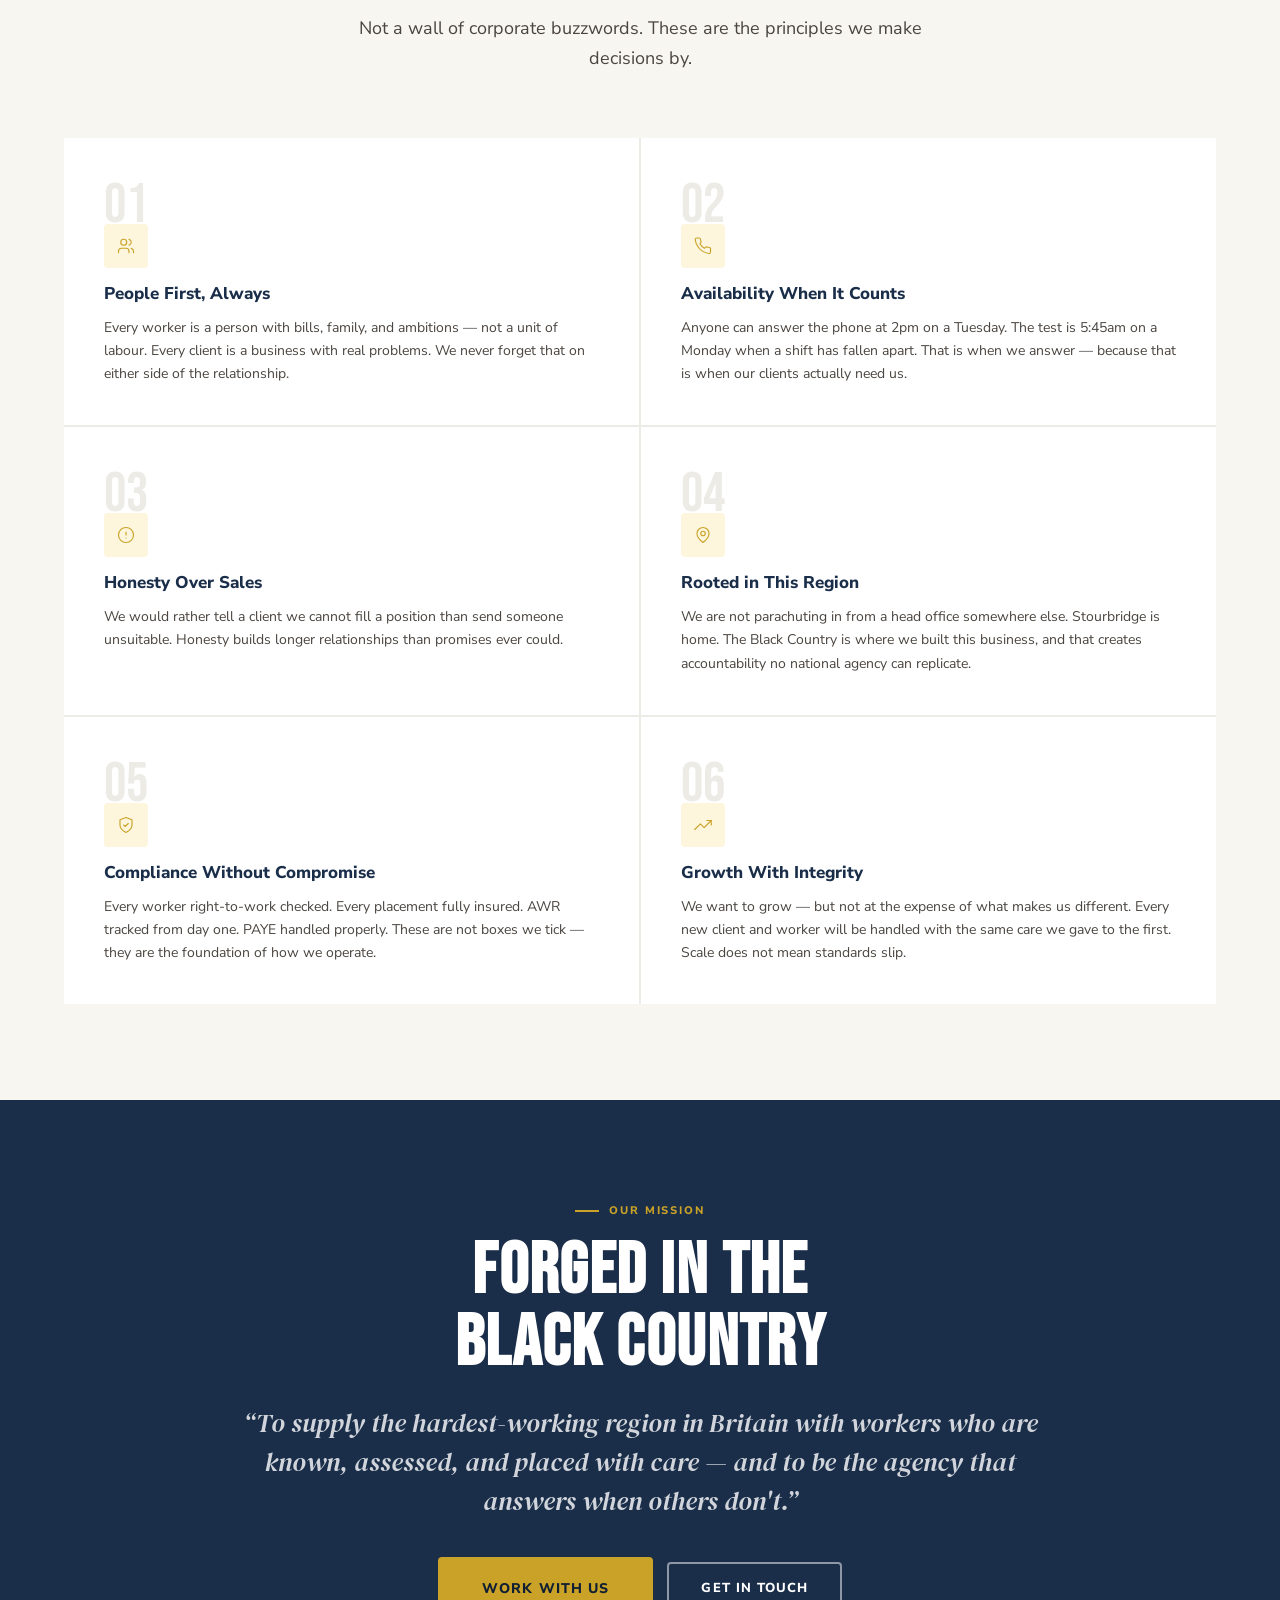
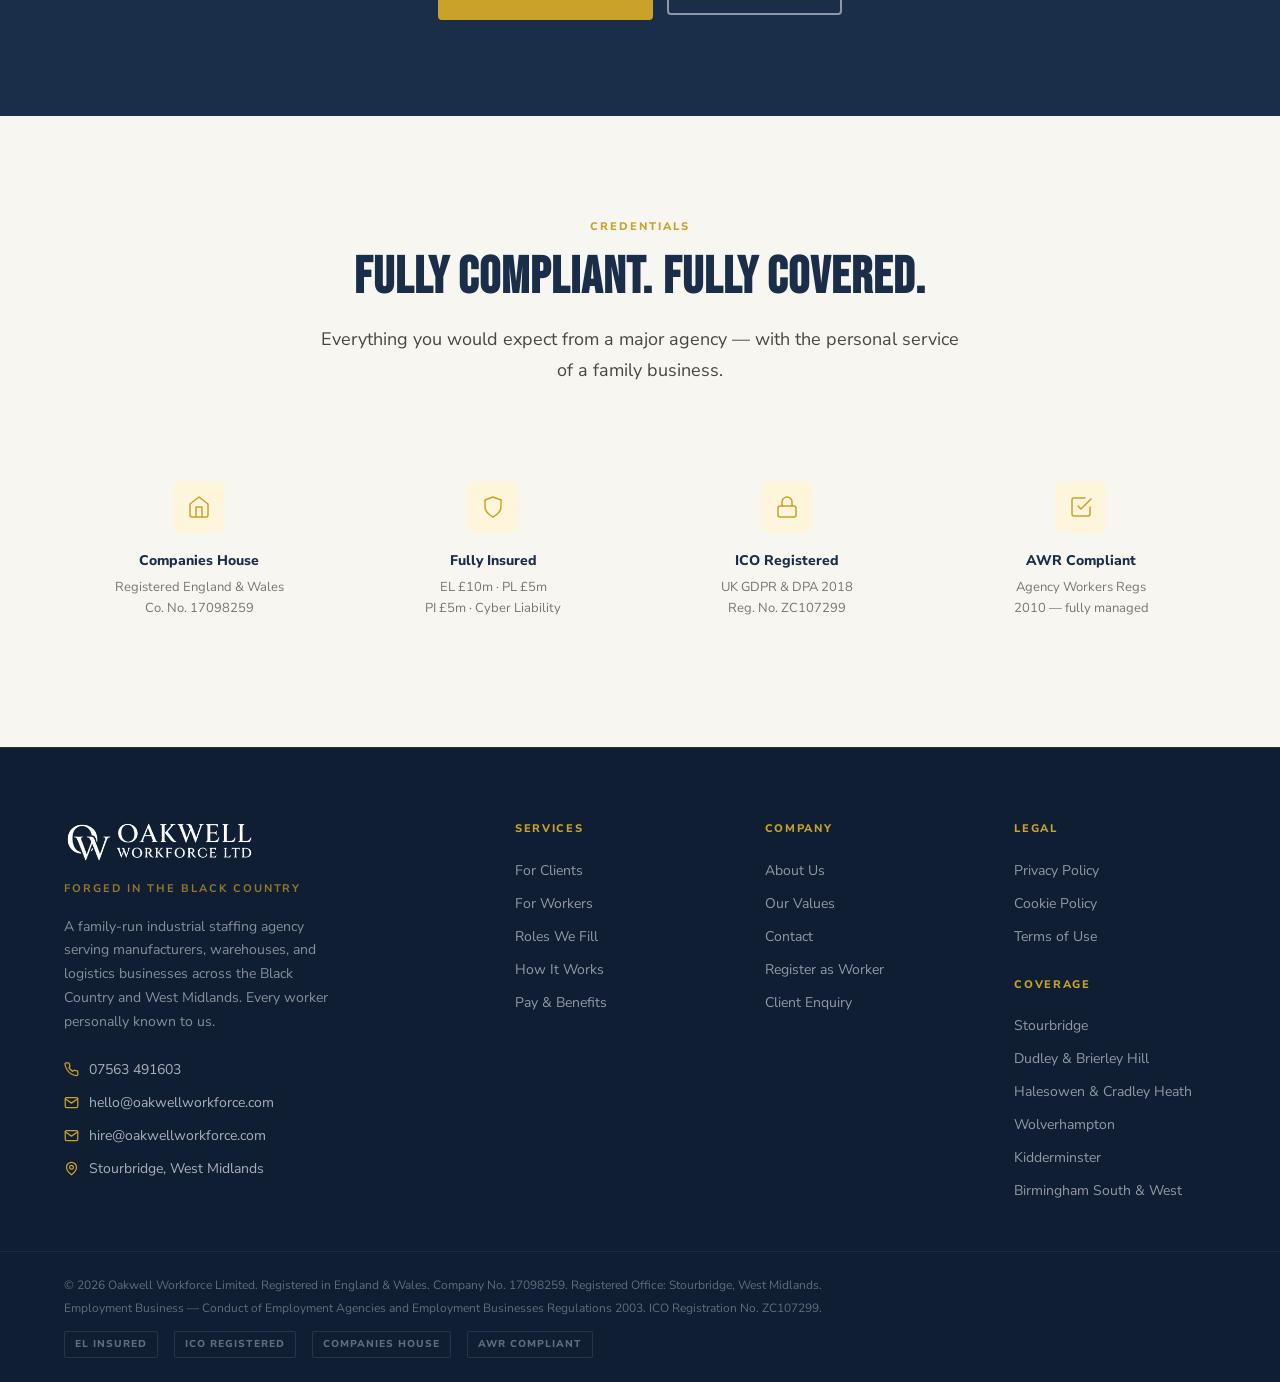
==== commit 030868cd: "Update insurance and compliance information in about.html" ====
--- a/pages/about.html
+++ b/pages/about.html
@@ -107,7 +107,7 @@
   </div>
   <div class="grid-4 reveal">
     <div style="text-align:center;padding:32px 16px;"><div style="width:52px;height:52px;background:var(--gold-pale);border-radius:var(--radius-lg);display:flex;align-items:center;justify-content:center;margin:0 auto 16px;color:var(--gold);"><svg xmlns="http://www.w3.org/2000/svg" width="24" height="24" viewBox="0 0 24 24" fill="none" stroke="currentColor" stroke-width="1.5" stroke-linecap="round" stroke-linejoin="round"><path d="M3 9l9-7 9 7v11a2 2 0 0 1-2 2H5a2 2 0 0 1-2-2z"/><polyline points="9 22 9 12 15 12 15 22"/></svg></div><div style="font-size:14px;font-weight:800;color:var(--navy);margin-bottom:4px;">Companies House</div><div style="font-size:13px;color:var(--text-light);">Registered England &amp; Wales<br>Co. No. 17098259</div></div>
-    <div style="text-align:center;padding:32px 16px;"><div style="width:52px;height:52px;background:var(--gold-pale);border-radius:var(--radius-lg);display:flex;align-items:center;justify-content:center;margin:0 auto 16px;color:var(--gold);"><svg xmlns="http://www.w3.org/2000/svg" width="24" height="24" viewBox="0 0 24 24" fill="none" stroke="currentColor" stroke-width="1.5" stroke-linecap="round" stroke-linejoin="round"><path d="M12 22s8-4 8-10V5l-8-3-8 3v7c0 6 8 10 8 10z"/></svg></div><div style="font-size:14px;font-weight:800;color:var(--navy);margin-bottom:4px;">Insured</div><div style="font-size:13px;color:var(--text-light);">Employers Liability,<br>Public Liability</div></div>
+    <div style="text-align:center;padding:32px 16px;"><div style="width:52px;height:52px;background:var(--gold-pale);border-radius:var(--radius-lg);display:flex;align-items:center;justify-content:center;margin:0 auto 16px;color:var(--gold);"><svg xmlns="http://www.w3.org/2000/svg" width="24" height="24" viewBox="0 0 24 24" fill="none" stroke="currentColor" stroke-width="1.5" stroke-linecap="round" stroke-linejoin="round"><path d="M12 22s8-4 8-10V5l-8-3-8 3v7c0 6 8 10 8 10z"/></svg></div><div style="font-size:14px;font-weight:800;color:var(--navy);margin-bottom:4px;">Fully Insured</div><div style="font-size:13px;color:var(--text-light);">EL &pound;10m &middot; PL &pound;5m<br>PI &pound;5m &middot; Cyber Liability</div></div>
     <div style="text-align:center;padding:32px 16px;"><div style="width:52px;height:52px;background:var(--gold-pale);border-radius:var(--radius-lg);display:flex;align-items:center;justify-content:center;margin:0 auto 16px;color:var(--gold);"><svg xmlns="http://www.w3.org/2000/svg" width="24" height="24" viewBox="0 0 24 24" fill="none" stroke="currentColor" stroke-width="1.5" stroke-linecap="round" stroke-linejoin="round"><rect x="3" y="11" width="18" height="11" rx="2" ry="2"/><path d="M7 11V7a5 5 0 0 1 10 0v4"/></svg></div><div style="font-size:14px;font-weight:800;color:var(--navy);margin-bottom:4px;">ICO Registered</div><div style="font-size:13px;color:var(--text-light);">UK GDPR &amp; DPA 2018<br>Reg. No. ZC107299</div></div>
     <div style="text-align:center;padding:32px 16px;"><div style="width:52px;height:52px;background:var(--gold-pale);border-radius:var(--radius-lg);display:flex;align-items:center;justify-content:center;margin:0 auto 16px;color:var(--gold);"><svg xmlns="http://www.w3.org/2000/svg" width="24" height="24" viewBox="0 0 24 24" fill="none" stroke="currentColor" stroke-width="1.5" stroke-linecap="round" stroke-linejoin="round"><polyline points="9 11 12 14 22 4"/><path d="M21 12v7a2 2 0 0 1-2 2H5a2 2 0 0 1-2-2V5a2 2 0 0 1 2-2h11"/></svg></div><div style="font-size:14px;font-weight:800;color:var(--navy);margin-bottom:4px;">AWR Compliant</div><div style="font-size:13px;color:var(--text-light);">Agency Workers Regs<br>2010 &mdash; fully managed</div></div>
   </div>
--- a/css/style.css
+++ b/css/style.css
@@ -91,9 +91,14 @@
 .card:hover{box-shadow:var(--shadow-lg);transform:translateY(-4px);border-color:transparent}
 .card--dark{background:rgba(255,255,255,0.04);border-color:rgba(255,255,255,0.08)}
 .card--dark:hover{background:rgba(255,255,255,0.07);border-color:rgba(201,162,39,0.3)}
+.card--soon{opacity:0.6;position:relative;border-style:dashed;border-color:var(--grey-light)}
+.card--soon:hover{box-shadow:none;transform:none;border-color:var(--grey-light);opacity:0.65}
+.card-soon-badge{display:inline-flex;align-items:center;padding:3px 10px;background:var(--grey-light);border-radius:20px;font-size:11px;font-weight:800;letter-spacing:0.08em;text-transform:uppercase;color:var(--grey-dark);margin-bottom:12px}
 .card-icon{width:52px;height:52px;border-radius:var(--radius);background:rgba(201,162,39,0.1);display:flex;align-items:center;justify-content:center;margin-bottom:20px;color:var(--gold)}
+.card-icon--muted{background:var(--grey-light);color:var(--grey)}
 .card-title{font-size:19px;font-weight:800;margin-bottom:10px;color:var(--navy)}
 .card-title--white{color:var(--white)}
+.card-title--muted{color:var(--grey-dark)}
 .card-body{font-size:15px;color:var(--text-mid);line-height:1.65}
 .form-grid{display:grid;grid-template-columns:1fr 1fr;gap:20px}
 .form-group{display:flex;flex-direction:column;gap:6px}
@@ -134,6 +139,9 @@
 .role-tag:hover{background:var(--gold-pale)}
 .role-tag--dark{background:rgba(255,255,255,0.06);color:rgba(255,255,255,0.85)}
 .role-tag--dark:hover{background:rgba(201,162,39,0.12)}
+.role-tag--soon{border-left-color:rgba(255,255,255,0.15);opacity:0.5;gap:8px;cursor:default;pointer-events:none}
+.role-tag--soon:hover{background:rgba(255,255,255,0.06);transform:none}
+.role-tag-badge{font-size:10px;font-weight:800;letter-spacing:0.1em;text-transform:uppercase;padding:2px 7px;background:rgba(255,255,255,0.1);border-radius:20px;color:rgba(255,255,255,0.55);white-space:nowrap}
 #main-footer{background:var(--navy-dark);border-top:1px solid rgba(201,162,39,0.15)}
 .footer-main{padding:72px 0 48px}
 .footer-grid{display:grid;grid-template-columns:2fr 1fr 1fr 1fr;gap:48px}
